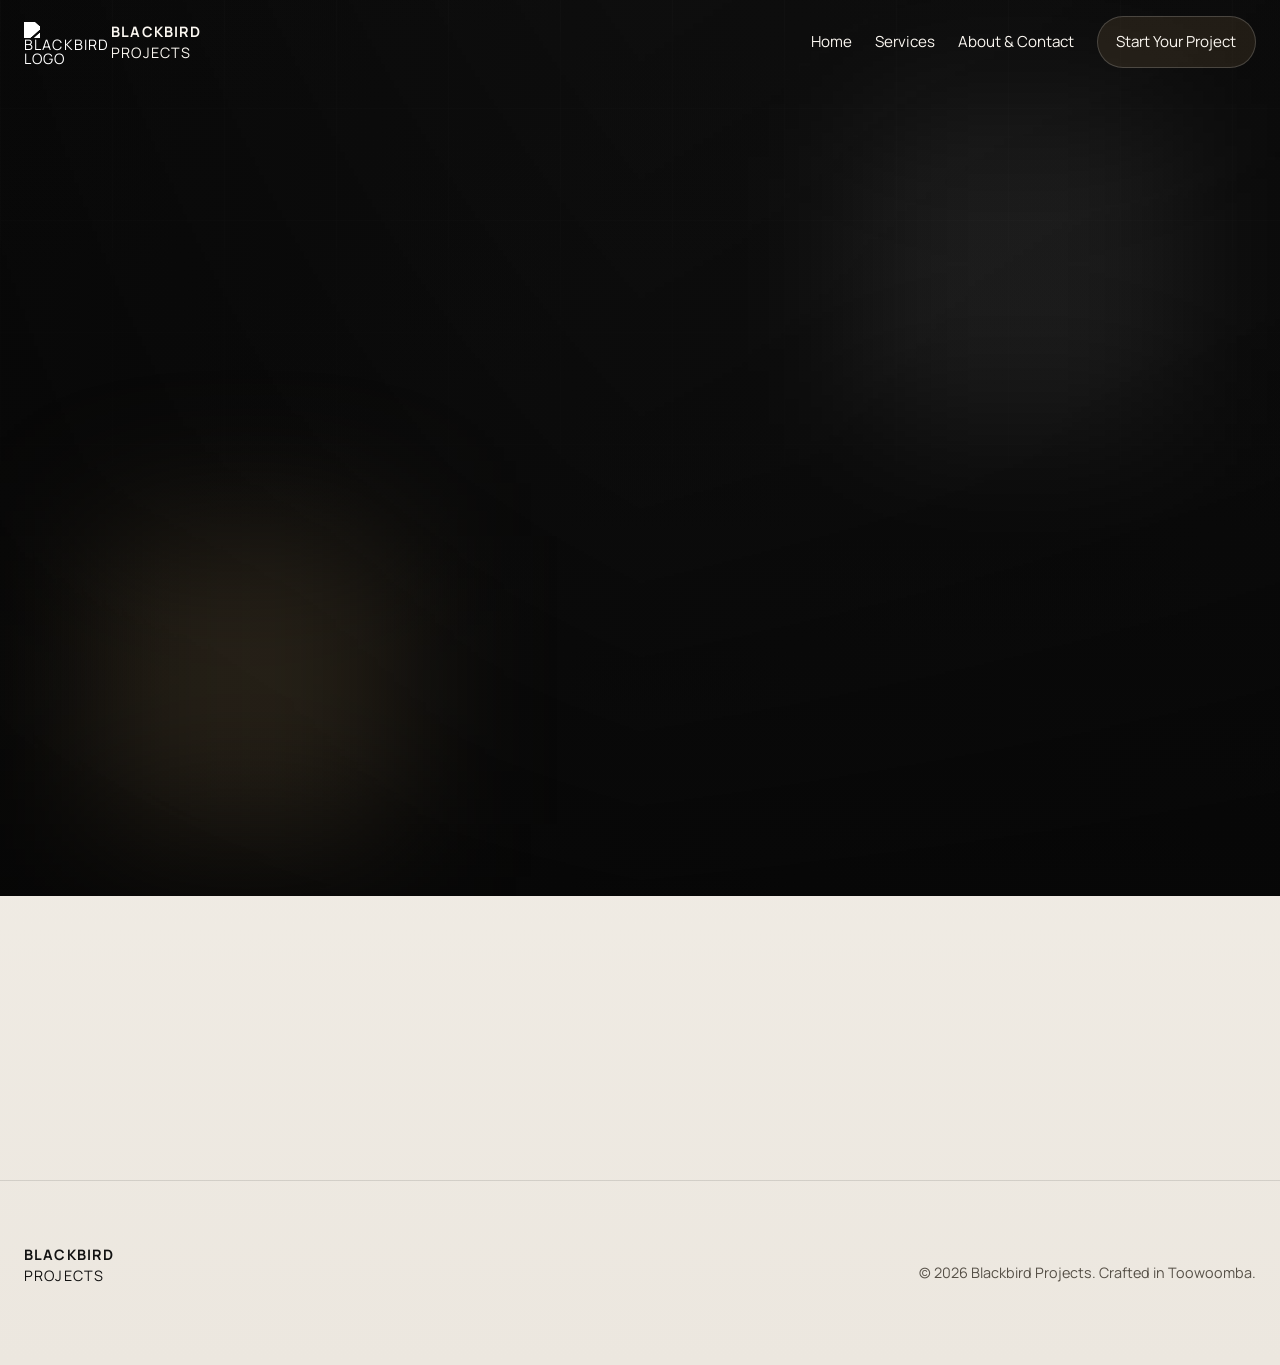
==== index.html @ 70156628 "Initial commit of Blackbird website" ====
<!DOCTYPE html>
<html lang="en">
<head>
  <meta charset="UTF-8">
  <meta name="viewport" content="width=device-width, initial-scale=1.0">
  <title>Blackbird Projects | Custom Homes & Renovations</title>
  <meta name="description" content="Blackbird Projects creates custom homes, renovations, bathrooms, and residential maintenance across Toowoomba and the Darling Downs with craftsmanship, clarity, and architectural care.">
  <link rel="preconnect" href="https://fonts.googleapis.com">
  <link rel="preconnect" href="https://fonts.gstatic.com" crossorigin>
  <link href="https://fonts.googleapis.com/css2?family=Manrope:wght@400;500;600;700;800&family=Cormorant+Garamond:wght@500;600;700&display=swap" rel="stylesheet">
  <link rel="stylesheet" href="styles.css">
</head>
<body>
  <header class="site-header" id="top">
    <div class="container nav-shell">
      <a class="brand" href="index.html" aria-label="Blackbird Projects home">
        <span class="brand-mark" aria-hidden="true">
          <img src="https://black-bird-landing-page.vercel.app/assets/logo-blackbird-provided.png" alt="Blackbird Logo">
        </span>
        <span class="brand-text">
          <strong>Blackbird</strong>
          <span>Projects</span>
        </span>
      </a>
      <button class="menu-toggle" type="button" aria-expanded="false" aria-controls="site-nav">Menu</button>
      <nav class="site-nav" id="site-nav" aria-label="Primary">
        <a href="index.html">Home</a>
        <a href="services.html">Services</a>
        <a href="contact.html">About & Contact</a>
        <a href="contact.html" class="nav-cta magnetic">Start Your Project</a>
      </nav>
    </div>
  </header>

  <main>
    <section class="hero" aria-labelledby="hero-title">
      <div class="hero-media media-layer" data-depth="18">
        <img src="https://images.unsplash.com/photo-1600596542815-ffad4c1539a9?ixlib=rb-4.0.3&auto=format&fit=crop&w=2000&q=80" alt="Blackbird Projects residential exterior">
      </div>
      <div class="hero-overlay"></div>
      <div class="hero-gridline"></div>
      <div class="hero-glow hero-glow-left"></div>
      <div class="hero-glow hero-glow-right"></div>
      <div class="container hero-content">
        <div class="hero-topline reveal">
          <span class="eyebrow">Residential Builder | Toowoomba & Darling Downs</span>
          <div class="hero-tags">
            <span>Custom Homes</span>
            <span>Renovations</span>
            <span>Bathrooms</span>
            <span>Maintenance</span>
          </div>
        </div>
        <div class="hero-layout">
          <div class="hero-copy reveal">
            <p class="hero-intro">Architectural storytelling, built for real life.</p>
            <h1 id="hero-title">
              <span>Homes with</span>
              <span>substance.</span>
              <span>Spaces with soul.</span>
            </h1>
          </div>
          <aside class="hero-panel glass-panel reveal media-layer" data-depth="9">
            <p>
              Blackbird Projects delivers custom homes, renovations, bathrooms, and ongoing residential
              care with measured execution, clear communication, and a strong eye for finish.
            </p>
            <div class="hero-actions">
              <a class="button button-primary magnetic" href="contact.html">Start Your Project</a>
              <a class="button button-secondary magnetic" href="services.html">View Services</a>
            </div>
            <div class="hero-metrics">
              <div>
                <strong>Local</strong>
                <span>Built for Toowoomba living</span>
              </div>
              <div>
                <strong>Crafted</strong>
                <span>Detail that holds up over time</span>
              </div>
            </div>
          </aside>
        </div>
      </div>
    </section>

    <section class="trust-band">
      <div class="container trust-cards reveal-group">
        <article class="trust-card reveal">
          <span class="trust-index">01</span>
          <h2>Local insight</h2>
          <p>Homes shaped for the way Toowoomba families live, gather, and grow.</p>
        </article>
        <article class="trust-card reveal">
          <span class="trust-index">02</span>
          <h2>Clear delivery</h2>
          <p>Transparent communication, honest sequencing, and no vague process.</p>
        </article>
        <article class="trust-card reveal">
          <span class="trust-index">03</span>
          <h2>Built detail</h2>
          <p>Timber, stone, lighting, and finishes resolved with care, not rushed through.</p>
        </article>
        <article class="trust-card reveal">
          <span class="trust-index">04</span>
          <h2>End-to-end scope</h2>
          <p>New homes, renovations, bathrooms, and maintenance handled under one roof.</p>
        </article>
      </div>
    </section>
  </main>

  <footer class="site-footer" style="padding: 4rem 0; border-top: 1px solid var(--line); margin-top: 4rem;">
    <div class="container" style="display: flex; justify-content: space-between; align-items: center;">
      <a class="brand footer-brand" href="index.html" style="color: var(--ink);">
        <span class="brand-text">
          <strong>Blackbird</strong>
          <span>Projects</span>
        </span>
      </a>
      <p style="margin: 0; font-size: 0.9rem;">&copy; 2026 Blackbird Projects. Crafted in Toowoomba.</p>
    </div>
  </footer>

  <script>
    // Add simple scroll effect for header
    window.addEventListener('scroll', () => {
      const header = document.querySelector('.site-header');
      if (window.scrollY > 50) {
        header.classList.add('is-scrolled');
      } else {
        header.classList.remove('is-scrolled');
      }
    });
  </script>
</body>
</html>
---- styles.css ----
﻿:root {
  --bg: #f4f1eb;
  --bg-soft: #e9e4dc;
  --surface: rgba(255, 255, 255, 0.68);
  --ink: #121212;
  --ink-soft: #565047;
  --line: rgba(18, 18, 18, 0.12);
  --line-light: rgba(255, 255, 255, 0.14);
  --accent: #a98a59;
  --warm-black: #111111;
  --shadow: 0 32px 80px rgba(10, 10, 10, 0.16);
  --shadow-soft: 0 20px 48px rgba(10, 10, 10, 0.08);
  --radius: 28px;
  --radius-small: 18px;
  --container: min(1240px, calc(100vw - 3rem));
  --header-height: 88px;
  --ease: 340ms cubic-bezier(0.22, 1, 0.36, 1);
  --hero-x: 0px;
  --hero-y: 0px;
  --scroll-shift: 0px;
}

*,
*::before,
*::after {
  box-sizing: border-box;
}

html {
  scroll-behavior: smooth;
}

body {
  margin: 0;
  font-family: "Manrope", sans-serif;
  color: var(--ink);
  overflow-x: hidden;
  background:
    radial-gradient(circle at top left, rgba(255, 255, 255, 0.75), transparent 28rem),
    linear-gradient(180deg, #f7f4ef 0%, #f2eee7 36%, #ece7df 100%);
}

img {
  display: block;
  width: 100%;
}

a {
  color: inherit;
  text-decoration: none;
}

button {
  font: inherit;
}

.container {
  width: var(--container);
  margin: 0 auto;
}

.site-header {
  position: sticky;
  top: 0;
  z-index: 60;
  padding: 1rem 0;
  transition: padding var(--ease), transform var(--ease);
}

.site-header.is-scrolled {
  padding: 0.65rem 0 0;
}

.nav-shell {
  position: relative;
  display: flex;
  align-items: center;
  justify-content: space-between;
  gap: 1rem;
  padding: 0;
  border-radius: 1.75rem;
  transition: padding var(--ease), background-color var(--ease), border-color var(--ease), box-shadow var(--ease), backdrop-filter var(--ease), transform var(--ease);
}

.site-header.is-scrolled .nav-shell {
  padding: 0.72rem 1.1rem;
  background:
    linear-gradient(180deg, rgba(38, 32, 27, 0.74), rgba(22, 19, 17, 0.62)),
    rgba(20, 18, 16, 0.52);
  border: 1px solid rgba(255, 255, 255, 0.08);
  box-shadow:
    0 18px 42px rgba(10, 10, 10, 0.12),
    inset 0 1px 0 rgba(255, 255, 255, 0.06);
  backdrop-filter: blur(18px) saturate(125%);
  transform: translateY(0);
}

.brand {
  display: inline-flex;
  align-items: center;
  gap: 0.85rem;
  color: #fbf7f1;
  text-transform: uppercase;
  letter-spacing: 0.08em;
  font-size: 0.9rem;
  transition: gap var(--ease), transform var(--ease), color var(--ease), font-size var(--ease);
}

.brand-mark {
  display: grid;
  place-items: center;
  width: 4.6rem;
  height: 2.5rem;
  padding: 0;
  border-radius: 0;
  background: transparent;
  color: #fbf7f1;
  line-height: 1;
  transition: width var(--ease), height var(--ease), color var(--ease), transform var(--ease), opacity var(--ease), background-color var(--ease);
}

.brand-mark img {
  width: 100%;
  height: 100%;
  object-fit: contain;
  transition: filter var(--ease), opacity var(--ease);
}

.brand .brand-mark img {
  filter: brightness(0) invert(1);
}

.site-header.is-scrolled .brand {
  color: #f7efe5;
}

.site-header.is-scrolled .brand-mark {
  color: #f7efe5;
}

.site-header.is-scrolled .brand {
  gap: 0.7rem;
  font-size: 0.82rem;
  transform: translateX(0.05rem);
}

.site-header.is-scrolled .brand-mark {
  width: 4rem;
  height: 2.15rem;
}

.brand-text {
  display: grid;
  gap: 0.1rem;
}

.brand-text strong,
.brand-text span {
  display: block;
}

.site-nav {
  display: flex;
  align-items: center;
  gap: 1.45rem;
  font-size: 0.95rem;
  transition: gap var(--ease);
}

.site-nav a {
  position: relative;
  color: #fbf7f1;
  transition: color var(--ease), opacity var(--ease);
}

.site-nav a::after {
  content: "";
  position: absolute;
  left: 0;
  bottom: -0.35rem;
  width: 100%;
  height: 1px;
  background: currentColor;
  transform: scaleX(0);
  transform-origin: left;
  transition: transform var(--ease);
}

.site-nav a:hover::after,
.site-nav a:focus-visible::after {
  transform: scaleX(1);
}

.site-header.is-scrolled .site-nav a {
  color: rgba(247, 239, 229, 0.92);
}

.site-header.is-scrolled .site-nav {
  gap: 1.15rem;
}

.nav-cta {
  padding: 0.9rem 1.15rem;
  border-radius: 999px;
  border: 1px solid rgba(255, 255, 255, 0.18);
  background: rgba(169, 138, 89, 0.14);
  transition: transform var(--ease), box-shadow var(--ease), background-color var(--ease), border-color var(--ease), color var(--ease);
}

.nav-cta::after {
  display: none;
}

.site-header.is-scrolled .nav-cta {
  border-color: rgba(255, 255, 255, 0.08);
  background:
    linear-gradient(180deg, rgba(197, 164, 112, 0.28), rgba(154, 124, 79, 0.18)),
    rgba(255, 255, 255, 0.06);
  color: #fff6eb;
  box-shadow: 0 10px 26px rgba(10, 10, 10, 0.14);
}

.nav-cta:hover,
.nav-cta:focus-visible {
  transform: translateY(-2px);
  box-shadow: 0 14px 30px rgba(10, 10, 10, 0.14);
}

.site-header.is-scrolled .nav-cta:hover,
.site-header.is-scrolled .nav-cta:focus-visible {
  background:
    linear-gradient(180deg, rgba(212, 178, 124, 0.34), rgba(167, 133, 86, 0.22)),
    rgba(255, 255, 255, 0.08);
  box-shadow: 0 16px 34px rgba(10, 10, 10, 0.18);
}

.menu-toggle {
  display: none;
  border: 1px solid rgba(255, 255, 255, 0.18);
  border-radius: 999px;
  padding: 0.7rem 1rem;
  background: rgba(10, 10, 10, 0.22);
  color: #fbf7f1;
}

.site-header.is-scrolled .menu-toggle {
  color: #f7efe5;
  border-color: rgba(255, 255, 255, 0.1);
  background: rgba(255, 255, 255, 0.06);
}

.footer-brand {
  color: var(--ink);
}

.footer-brand .brand-mark {
  color: var(--ink);
  background: transparent;
}

.footer-brand .brand-mark img {
  filter: none;
}

.hero {
  position: relative;
  min-height: 100svh;
  margin-top: calc(var(--header-height) * -1);
  overflow: clip;
  background: var(--warm-black);
}

.hero-media,
.hero-overlay,
.hero-gridline,
.hero-glow {
  position: absolute;
  inset: 0;
}

.hero-media {
  transform: translate3d(calc(var(--hero-x) * 0.4), calc(var(--hero-y) * 0.4 + var(--scroll-shift)), 0);
  will-change: transform;
}

.hero-media img {
  height: 100%;
  object-fit: cover;
  transform: scale(1.08);
  filter: saturate(0.92) contrast(1.06);
}

.hero-overlay {
  background:
    linear-gradient(180deg, rgba(6, 6, 6, 0.18) 0%, rgba(6, 6, 6, 0.44) 52%, rgba(6, 6, 6, 0.82) 100%),
    linear-gradient(90deg, rgba(6, 6, 6, 0.66) 0%, rgba(6, 6, 6, 0.1) 50%, rgba(6, 6, 6, 0.36) 100%);
}

.hero-gridline {
  background-image:
    linear-gradient(rgba(255, 255, 255, 0.06) 1px, transparent 1px),
    linear-gradient(90deg, rgba(255, 255, 255, 0.06) 1px, transparent 1px);
  background-size: 7rem 7rem;
  mask-image: linear-gradient(180deg, rgba(0, 0, 0, 0.6), transparent 72%);
  opacity: 0.35;
}

.hero-glow {
  pointer-events: none;
  filter: blur(80px);
}

.hero-glow-left {
  inset: auto auto 8% 8%;
  width: 18rem;
  height: 18rem;
  background: rgba(169, 138, 89, 0.2);
}

.hero-glow-right {
  inset: 12% 8% auto auto;
  width: 20rem;
  height: 20rem;
  background: rgba(255, 255, 255, 0.08);
}

.hero-content {
  position: relative;
  z-index: 1;
  padding: 10.5rem 0 8.5rem;
  color: #fbf7f1;
  min-height: 100svh;
}

.hero-topline {
  display: flex;
  justify-content: space-between;
  gap: 1rem;
  align-items: center;
  margin-bottom: 3rem;
}

.hero-tags {
  display: flex;
  flex-wrap: wrap;
  justify-content: flex-end;
  gap: 0.6rem;
}

.hero-tags span,
.floating-label,
.section-kicker,
.eyebrow,
.service-tag,
.project-meta span {
  display: inline-flex;
  align-items: center;
  gap: 0.35rem;
  font-size: 0.75rem;
  font-weight: 700;
  letter-spacing: 0.18em;
  text-transform: uppercase;
}

.hero-tags span {
  padding: 0.55rem 0.75rem;
  border: 1px solid rgba(255, 255, 255, 0.14);
  border-radius: 999px;
  background: rgba(255, 255, 255, 0.08);
  color: rgba(255, 255, 255, 0.78);
}

.hero-layout {
  display: grid;
  grid-template-columns: minmax(0, 1fr) minmax(360px, 0.72fr);
  align-items: end;
  gap: 2.75rem;
}

.hero-copy {
  max-width: 38rem;
  padding-right: 1rem;
}

.hero-intro {
  margin: 0 0 1rem;
  font-size: 1rem;
  letter-spacing: 0.08em;
  text-transform: uppercase;
  color: rgba(255, 255, 255, 0.75);
}

.hero h1,
.section-heading h2,
.craftsmanship-copy h2,
.why-story h2,
.cta-content h2 {
  margin: 0;
  font-family: "Cormorant Garamond", serif;
  font-size: clamp(3.6rem, 7vw, 6rem);
  line-height: 0.92;
  letter-spacing: -0.04em;
  font-weight: 600;
}

.hero h1 span {
  display: block;
}

.glass-panel {
  border: 1px solid var(--line-light);
  background: linear-gradient(180deg, rgba(255, 255, 255, 0.14), rgba(255, 255, 255, 0.06));
  backdrop-filter: blur(20px);
  box-shadow: var(--shadow);
}

.hero-panel {
  padding: 1.6rem;
  border-radius: var(--radius);
  transform: translate3d(calc(var(--hero-x) * -0.15), calc(var(--hero-y) * -0.15), 0);
}

.hero-panel p,
.cta-content p {
  margin: 0 0 1.4rem;
  color: rgba(247, 241, 233, 0.88);
  line-height: 1.8;
}

.hero-actions {
  display: flex;
  flex-wrap: wrap;
  gap: 0.85rem;
}

.hero-metrics {
  position: relative;
  display: grid;
  grid-template-columns: repeat(2, minmax(0, 1fr));
  gap: 1rem;
  margin-top: 1.4rem;
  padding-top: 1.2rem;
  border-top: none;
}

.hero-metrics::before {
  content: "";
  position: absolute;
  top: 0;
  left: 0;
  right: 0;
  height: 1px;
  background: linear-gradient(
    90deg,
    transparent,
    rgba(255, 255, 255, 0.05) 12%,
    rgba(255, 255, 255, 0.12) 50%,
    rgba(255, 255, 255, 0.05) 88%,
    transparent
  );
}

.hero-metrics strong,
.value-item strong,
.material-stat-number {
  display: block;
  margin-bottom: 0.2rem;
  font-family: "Cormorant Garamond", serif;
  font-size: 1.7rem;
  font-weight: 600;
}

.hero-metrics span {
  color: rgba(255, 255, 255, 0.72);
  line-height: 1.6;
}

.hero-floating {
  position: absolute;
  z-index: 1;
}

.hero-floating-left {
  left: 0;
  bottom: 1.5rem;
  max-width: 18rem;
  padding: 1.2rem;
  border-radius: 1.25rem;
}

.hero-floating-left p,
.project-note p {
  margin: 0;
  color: rgba(255, 255, 255, 0.78);
  line-height: 1.65;
}

.hero-floating-right {
  right: 0;
  bottom: 0;
  width: min(25rem, 34vw);
  overflow: hidden;
  border-radius: 1.4rem;
  box-shadow: var(--shadow);
  transform: translate3d(calc(var(--hero-x) * -0.28), calc(var(--hero-y) * -0.28), 0);
}

.hero-floating-right img {
  aspect-ratio: 1.15 / 0.82;
  object-fit: cover;
}

.floating-caption {
  padding: 0.95rem 1rem;
  background: rgba(13, 13, 13, 0.78);
  color: rgba(255, 255, 255, 0.84);
}

.button {
  position: relative;
  display: inline-flex;
  align-items: center;
  justify-content: center;
  min-height: 3.35rem;
  padding: 0.92rem 1.4rem;
  border-radius: 999px;
  border: 1px solid transparent;
  transition: transform var(--ease), box-shadow var(--ease), background-color var(--ease), border-color var(--ease), color var(--ease);
  will-change: transform;
}

.button-primary {
  background: var(--accent);
  color: var(--ink);
  box-shadow: 0 14px 30px rgba(10, 10, 10, 0.26);
}

.button-primary:hover,
.button-primary:focus-visible {
  background: #b89661;
}

.button-secondary {
  border-color: rgba(255, 255, 255, 0.2);
  background: rgba(255, 255, 255, 0.08);
  color: #fbf7f1;
}

.trust-band {
  position: relative;
  z-index: 2;
  margin-top: 0;
  padding-bottom: 1rem;
}

.trust-cards {
  display: grid;
  grid-template-columns: repeat(4, minmax(0, 1fr));
  gap: 1rem;
}

.trust-card {
  padding: 1.45rem;
  border-radius: var(--radius-small);
  border: 1px solid rgba(18, 18, 18, 0.08);
  background: rgba(249, 245, 238, 0.9);
  box-shadow: var(--shadow-soft);
  transition: transform var(--ease), box-shadow var(--ease);
}

.trust-card:hover {
  transform: translateY(-6px);
  box-shadow: 0 24px 60px rgba(10, 10, 10, 0.12);
}

.trust-index {
  display: inline-block;
  margin-bottom: 0.85rem;
  color: rgba(18, 18, 18, 0.38);
  letter-spacing: 0.16em;
  text-transform: uppercase;
  font-size: 0.75rem;
  font-weight: 700;
}

.trust-card h2,
.project-note h3,
.why-panel h3 {
  margin: 0 0 0.55rem;
  font-family: "Cormorant Garamond", serif;
  font-size: 2rem;
  line-height: 0.98;
}

.trust-card p,
.section-heading p,
.service-overlay p,
.project-meta p,
.craftsmanship-copy p,
.why-story p,
.why-panel p,
.testimonial-card p,
.site-footer p,
.value-item span {
  margin: 0;
  color: var(--ink-soft);
  line-height: 1.7;
}

.section {
  padding: 7rem 0;
}

.editorial-heading,
.section-heading {
  max-width: 46rem;
  margin-bottom: 2.75rem;
}

.section-heading h2,
.craftsmanship-copy h2,
.why-story h2,
.cta-content h2 {
  font-size: clamp(3rem, 5.2vw, 4.8rem);
  line-height: 0.94;
  color: var(--ink);
}

.section-kicker {
  margin-bottom: 1rem;
  color: rgba(18, 18, 18, 0.52);
}

.services-section {
  background:
    radial-gradient(circle at top right, rgba(169, 138, 89, 0.08), transparent 24rem),
    linear-gradient(180deg, rgba(255, 255, 255, 0.44), rgba(255, 255, 255, 0)),
    var(--bg);
}

.services-showcase {
  display: grid;
  grid-template-columns: 1.2fr 1fr 1fr;
  gap: 1.15rem;
}

.service-card {
  position: relative;
  overflow: hidden;
  min-height: 23rem;
  border-radius: var(--radius);
  background: #d7d1c7;
  box-shadow: var(--shadow-soft);
  transition: transform var(--ease), box-shadow var(--ease);
  transform-style: preserve-3d;
}

.service-card-large {
  grid-row: span 2;
  min-height: 47rem;
}

.service-card img,
.project-card img,
.material-card img,
.cta-backdrop img {
  height: 100%;
  object-fit: cover;
  transition: transform 900ms cubic-bezier(0.22, 1, 0.36, 1), filter var(--ease);
}

.service-card:hover img,
.project-card:hover img,
.material-card:hover img,
.cta-shell:hover .cta-backdrop img {
  transform: scale(1.06);
}

.service-sheen,
.project-mask {
  position: absolute;
  inset: 0;
  pointer-events: none;
}

.service-sheen {
  background:
    linear-gradient(135deg, rgba(255, 255, 255, 0.14), transparent 30%, transparent 64%, rgba(255, 255, 255, 0.08)),
    linear-gradient(180deg, rgba(8, 8, 8, 0.08), rgba(8, 8, 8, 0.65));
}

.service-overlay,
.project-meta {
  position: absolute;
  left: 1.35rem;
  right: 1.35rem;
  bottom: 1.25rem;
  z-index: 1;
}

.service-tag,
.project-meta span {
  margin-bottom: 0.6rem;
  color: rgba(255, 255, 255, 0.72);
}

.service-overlay h3,
.project-meta h3 {
  margin: 0 0 0.65rem;
  font-family: "Cormorant Garamond", serif;
  font-size: clamp(2rem, 2.5vw, 2.6rem);
  line-height: 0.96;
  color: #fbf7f1;
}

.service-overlay p,
.project-meta p {
  color: rgba(255, 255, 255, 0.82);
  max-width: 24rem;
}

.projects-section {
  background:
    linear-gradient(180deg, rgba(255, 255, 255, 0.2), transparent 22rem),
    var(--bg-soft);
}

.projects-layout {
  display: grid;
  gap: 1rem;
}

.projects-collage {
  display: grid;
  grid-template-columns: 1.15fr 0.85fr;
  gap: 1.15rem;
}

.project-card,
.project-note {
  position: relative;
  overflow: hidden;
  min-height: 21rem;
  border-radius: var(--radius);
  box-shadow: var(--shadow-soft);
  transform-style: preserve-3d;
}

.project-hero {
  grid-row: span 2;
  min-height: 44rem;
}

.project-mask {
  background:
    linear-gradient(180deg, transparent 32%, rgba(10, 10, 10, 0.8) 100%),
    linear-gradient(135deg, rgba(255, 255, 255, 0.05), transparent 40%);
}

.project-note {
  padding: 1.55rem;
  align-self: end;
  color: var(--ink);
  transform: translate3d(calc(var(--hero-x) * 0.08), calc(var(--hero-y) * 0.08), 0);
}

.project-note .section-kicker,
.project-note h3 {
  color: var(--ink);
}

.project-note p {
  color: var(--ink-soft);
}

.craftsmanship-layout,
.why-layout,
.testimonials-layout {
  display: grid;
  grid-template-columns: minmax(0, 0.95fr) minmax(0, 1.05fr);
  gap: 2rem;
  align-items: start;
}

.craft-values {
  display: grid;
  gap: 1rem;
  margin-top: 2rem;
}

.value-item {
  display: grid;
  grid-template-columns: auto 1fr;
  gap: 1rem;
  padding-top: 1rem;
  border-top: 1px solid var(--line);
}

.craftsmanship-visual {
  display: grid;
  grid-template-columns: minmax(0, 1.35fr) minmax(16rem, 0.9fr);
  grid-template-rows: auto 1fr;
  gap: 1rem;
  align-items: stretch;
}

.material-card {
  position: relative;
  overflow: hidden;
  border-radius: var(--radius);
  box-shadow: var(--shadow);
  min-height: 19rem;
}

.material-card-main {
  grid-column: 1;
  grid-row: 1 / span 2;
  min-height: 42rem;
}

.material-card-secondary {
  grid-column: 2;
  grid-row: 2;
  min-height: 18rem;
}

.material-caption {
  position: absolute;
  left: 1rem;
  right: 1rem;
  bottom: 1rem;
  padding: 0.9rem 1rem;
  border-radius: 1rem;
  background: rgba(9, 9, 9, 0.72);
  color: rgba(255, 255, 255, 0.84);
  backdrop-filter: blur(14px);
}

.material-stat {
  grid-column: 2;
  grid-row: 1;
  align-self: start;
  width: 100%;
  min-height: 0;
  padding: 1.25rem;
  border-radius: 1.25rem;
  color: var(--ink);
}

.material-stat p {
  margin: 0;
  color: var(--ink-soft);
}

.why-section {
  position: relative;
  background:
    radial-gradient(circle at 12% 18%, rgba(169, 138, 89, 0.16), transparent 22rem),
    radial-gradient(circle at 88% 72%, rgba(18, 18, 18, 0.06), transparent 18rem),
    linear-gradient(180deg, rgba(255, 255, 255, 0.18), rgba(255, 255, 255, 0)),
    var(--bg);
}

.why-section::before {
  content: "";
  position: absolute;
  inset: 3.5rem auto 3.5rem 50%;
  width: min(34rem, 40vw);
  border-radius: 2rem;
  background: linear-gradient(180deg, rgba(255, 255, 255, 0.28), rgba(255, 255, 255, 0.04));
  opacity: 0.7;
  filter: blur(0.5px);
  pointer-events: none;
}

.why-layout {
  position: relative;
  align-items: center;
  gap: 2.5rem;
}

.why-story {
  position: sticky;
  top: 7rem;
}

.why-story p {
  max-width: 34rem;
}

.why-signals {
  display: grid;
  grid-template-columns: repeat(2, minmax(0, 1fr));
  gap: 0.85rem;
  margin-top: 2rem;
}

.why-signal {
  padding: 1rem 1.05rem;
  border-top: 1px solid rgba(18, 18, 18, 0.12);
}

.why-signal strong {
  display: block;
  margin-bottom: 0.45rem;
  font-size: 0.78rem;
  letter-spacing: 0.18em;
  text-transform: uppercase;
  color: rgba(18, 18, 18, 0.44);
}

.why-signal span {
  color: var(--ink-soft);
  line-height: 1.65;
}

.why-stack {
  display: grid;
  gap: 1rem;
  position: relative;
  z-index: 1;
}

.why-panel {
  position: relative;
  padding: 1.55rem 1.6rem 1.6rem;
  border-radius: calc(var(--radius-small) + 0.2rem);
  border: 1px solid rgba(18, 18, 18, 0.08);
  background:
    linear-gradient(180deg, rgba(255, 255, 255, 0.86), rgba(255, 255, 255, 0.62)),
    rgba(255, 255, 255, 0.54);
  backdrop-filter: blur(16px);
  box-shadow: 0 20px 48px rgba(16, 16, 16, 0.08);
  transition: transform var(--ease), box-shadow var(--ease), border-color var(--ease), background-color var(--ease);
}

.why-panel:nth-child(2) {
  margin-left: 2.5rem;
}

.why-panel:nth-child(3) {
  margin-right: 2rem;
}

.why-panel:nth-child(4) {
  margin-left: 4.25rem;
}

.why-panel::before {
  content: "";
  position: absolute;
  inset: 0 auto 0 0;
  width: 3px;
  border-radius: 999px;
  background: linear-gradient(180deg, rgba(169, 138, 89, 0.75), rgba(169, 138, 89, 0));
  opacity: 0;
  transition: opacity var(--ease);
}

.why-index {
  display: inline-flex;
  margin-bottom: 0.8rem;
  font-size: 0.74rem;
  letter-spacing: 0.2em;
  text-transform: uppercase;
  color: rgba(18, 18, 18, 0.38);
}

.why-panel-feature {
  padding: 1.8rem;
  background:
    linear-gradient(135deg, rgba(25, 25, 25, 0.96), rgba(53, 46, 38, 0.88)),
    #181716;
  border-color: rgba(255, 255, 255, 0.08);
  box-shadow: 0 28px 70px rgba(12, 12, 12, 0.18);
}

.why-panel-feature .why-index,
.why-panel-feature h3,
.why-panel-feature p {
  color: #f6efe6;
}

.why-panel:hover {
  transform: translate3d(0.5rem, -0.2rem, 0);
  box-shadow: 0 26px 60px rgba(10, 10, 10, 0.12);
}

.why-panel:hover::before {
  opacity: 1;
}

.testimonials-section {
  position: relative;
  background:
    radial-gradient(circle at 18% 22%, rgba(169, 138, 89, 0.16), transparent 20rem),
    radial-gradient(circle at 84% 68%, rgba(18, 18, 18, 0.06), transparent 18rem),
    linear-gradient(180deg, rgba(255, 255, 255, 0.22), transparent 24rem),
    var(--bg-soft);
}

.testimonials-section::before {
  content: "";
  position: absolute;
  inset: 4rem 6% auto auto;
  width: min(34rem, 42vw);
  height: 22rem;
  border-radius: 2rem;
  background: linear-gradient(180deg, rgba(255, 255, 255, 0.22), rgba(255, 255, 255, 0.02));
  pointer-events: none;
}

.testimonials-layout {
  position: relative;
  align-items: center;
  gap: 2.5rem;
}

.testimonials-heading {
  position: sticky;
  top: 7rem;
}

.testimonials-heading p {
  max-width: 34rem;
}

.testimonial-signals {
  display: grid;
  grid-template-columns: repeat(2, minmax(0, 1fr));
  gap: 0.9rem;
  margin-top: 2rem;
}

.testimonial-signal {
  padding: 1rem 1.05rem 0;
  border-top: 1px solid rgba(18, 18, 18, 0.12);
}

.testimonial-signal strong {
  display: block;
  margin-bottom: 0.45rem;
  font-size: 0.78rem;
  letter-spacing: 0.18em;
  text-transform: uppercase;
  color: rgba(18, 18, 18, 0.44);
}

.testimonial-signal span {
  color: var(--ink-soft);
  line-height: 1.65;
}

.testimonial-stage {
  display: grid;
  grid-template-columns: minmax(0, 1.18fr) repeat(2, minmax(0, 0.82fr));
  align-items: start;
  gap: 1rem;
}

.testimonial-card {
  position: relative;
  min-height: 19rem;
  display: flex;
  flex-direction: column;
  justify-content: space-between;
  padding: 1.65rem;
  border-radius: calc(var(--radius) + 0.1rem);
  border: 1px solid rgba(18, 18, 18, 0.08);
  background:
    linear-gradient(180deg, rgba(255, 255, 255, 0.84), rgba(255, 255, 255, 0.58)),
    rgba(255, 255, 255, 0.48);
  backdrop-filter: blur(16px);
  box-shadow: 0 22px 54px rgba(10, 10, 10, 0.08);
  transition: transform var(--ease), box-shadow var(--ease), border-color var(--ease);
}

.testimonial-card:nth-child(2) {
  margin-top: 2rem;
}

.testimonial-card:nth-child(3) {
  margin-top: -1.25rem;
}

.testimonial-card::before {
  content: "";
  position: absolute;
  inset: 0 auto 0 0;
  width: 3px;
  border-radius: 999px;
  background: linear-gradient(180deg, rgba(169, 138, 89, 0.75), rgba(169, 138, 89, 0));
  opacity: 0;
  transition: opacity var(--ease);
}

.testimonial-card-feature {
  min-height: 26rem;
  background:
    linear-gradient(145deg, rgba(25, 25, 25, 0.96), rgba(52, 44, 36, 0.9)),
    #181716;
  border-color: rgba(255, 255, 255, 0.08);
  box-shadow: 0 30px 80px rgba(12, 12, 12, 0.18);
}

.testimonial-card-feature::after {
  content: "";
  position: absolute;
  inset: auto 1.65rem 1.65rem auto;
  width: 5.5rem;
  height: 5.5rem;
  border-radius: 50%;
  background: radial-gradient(circle, rgba(169, 138, 89, 0.18), rgba(169, 138, 89, 0));
  pointer-events: none;
}

.testimonial-card:hover {
  transform: translate3d(0, -0.45rem, 0);
  box-shadow: 0 28px 62px rgba(10, 10, 10, 0.12);
}

.testimonial-card:hover::before {
  opacity: 1;
}

.quote-mark {
  margin-bottom: 1.2rem;
  font-family: "Cormorant Garamond", serif;
  font-size: 4rem;
  line-height: 0.7;
  color: rgba(169, 138, 89, 0.46);
}

.testimonial-card p {
  font-size: 1.14rem;
  line-height: 1.75;
}

.testimonial-tag,
.testimonial-attribution {
  display: block;
}

.testimonial-tag {
  margin-bottom: 1rem;
  font-size: 0.73rem;
  font-weight: 700;
  letter-spacing: 0.18em;
  text-transform: uppercase;
  color: rgba(18, 18, 18, 0.42);
}

.testimonial-attribution {
  margin-top: 1.6rem;
  color: rgba(18, 18, 18, 0.54);
  font-size: 0.84rem;
  font-weight: 700;
  letter-spacing: 0.1em;
  text-transform: uppercase;
}

.testimonial-card-feature .quote-mark,
.testimonial-card-feature .testimonial-tag,
.testimonial-card-feature p,
.testimonial-card-feature .testimonial-attribution {
  color: #f6efe6;
}

.testimonial-card-feature .testimonial-tag,
.testimonial-card-feature .testimonial-attribution {
  color: rgba(246, 239, 230, 0.74);
}

.enquiry-section {
  padding-top: 1rem;
}

.enquiry-shell {
  padding: clamp(2rem, 4vw, 3.2rem);
  border-radius: calc(var(--radius) + 0.35rem);
  border: 1px solid rgba(18, 18, 18, 0.08);
  background:
    linear-gradient(180deg, rgba(255, 255, 255, 0.72), rgba(255, 255, 255, 0.64)),
    radial-gradient(circle at top left, rgba(255, 255, 255, 0.92), transparent 42%),
    radial-gradient(circle at bottom right, rgba(255, 255, 255, 0.5), transparent 38%),
    repeating-linear-gradient(135deg, rgba(255, 255, 255, 0.16) 0, rgba(255, 255, 255, 0.16) 16px, rgba(236, 231, 223, 0.12) 16px, rgba(236, 231, 223, 0.12) 32px),
    linear-gradient(180deg, #f5f2ed, #ece7df);
  box-shadow: 0 24px 60px rgba(10, 10, 10, 0.08);
}

.enquiry-heading {
  max-width: 34rem;
  margin: 0 auto 2.5rem;
  text-align: center;
}

.enquiry-heading h2 {
  margin: 0;
  font-family: "Manrope", sans-serif;
  font-size: clamp(2rem, 3.2vw, 3rem);
  font-weight: 600;
  letter-spacing: -0.03em;
  color: var(--ink);
}

.enquiry-heading p {
  margin: 0.85rem 0 0;
  color: var(--ink-soft);
  line-height: 1.7;
}

.enquiry-form {
  max-width: 44rem;
  margin: 0 auto;
}

.enquiry-grid {
  display: grid;
  gap: 1rem;
}

.enquiry-grid + .enquiry-grid,
.service-options,
.enquiry-actions {
  margin-top: 1.8rem;
}

.enquiry-grid-split {
  grid-template-columns: 1fr 1fr;
}

.field {
  display: grid;
  gap: 0.7rem;
}

.field span,
.service-options legend {
  font-size: 0.95rem;
  font-weight: 500;
  color: var(--ink);
}

.field input,
.field textarea {
  width: 100%;
  padding: 0 0 0.7rem;
  border: 0;
  border-bottom: 1px solid rgba(18, 18, 18, 0.72);
  border-radius: 0;
  background: transparent;
  color: var(--ink);
  outline: none;
  box-shadow: none;
}

.field textarea {
  resize: vertical;
  min-height: 6rem;
}

.field input:focus,
.field textarea:focus {
  border-bottom-color: var(--accent);
}

.service-options {
  display: grid;
  gap: 0.8rem;
  padding: 0;
  border: 0;
}

.service-options legend {
  margin-bottom: 0.6rem;
}

.service-options label {
  display: flex;
  align-items: center;
  gap: 0.7rem;
  color: var(--ink);
}

.service-options input[type="checkbox"] {
  width: 1rem;
  height: 1rem;
  accent-color: var(--accent);
}

.enquiry-actions {
  display: flex;
  justify-content: flex-start;
}

.enquiry-submit {
  min-width: 8.75rem;
  border: 1px solid rgba(18, 18, 18, 0.7);
  border-radius: 0;
  background: rgba(255, 255, 255, 0.2);
  color: var(--ink);
  text-transform: uppercase;
  letter-spacing: 0.08em;
  font-weight: 700;
}

.enquiry-submit:hover,
.enquiry-submit:focus-visible {
  background: rgba(169, 138, 89, 0.16);
  border-color: rgba(18, 18, 18, 0.9);
}

.site-footer {
  padding: 2rem 0 3rem;
}

.footer-layout {
  display: grid;
  grid-template-columns: 1.2fr 0.7fr 0.8fr;
  gap: 1.5rem;
  padding-top: 1.25rem;
  border-top: 1px solid rgba(18, 18, 18, 0.1);
}

.footer-brand {
  margin-bottom: 1rem;
}

.footer-links,
.footer-meta {
  display: grid;
  gap: 0.7rem;
  align-content: start;
}

.footer-links a,
.footer-meta a,
.footer-meta span {
  color: var(--ink-soft);
}

.reveal {
  opacity: 0;
  transform: translateY(34px);
  transition: opacity 800ms cubic-bezier(0.22, 1, 0.36, 1), transform 800ms cubic-bezier(0.22, 1, 0.36, 1);
}

.reveal.is-visible {
  opacity: 1;
  transform: translateY(0);
}

[data-tilt],
.magnetic {
  will-change: transform;
}

@media (prefers-reduced-motion: reduce) {
  html {
    scroll-behavior: auto;
  }

  *,
  *::before,
  *::after {
    animation: none !important;
    transition: none !important;
  }

  .reveal {
    opacity: 1;
    transform: none;
  }
}

@media (max-width: 1100px) {
  .hero {
    min-height: auto;
  }

  .hero-content {
    min-height: auto;
    padding-bottom: 3rem;
  }

  .hero-layout,
  .craftsmanship-layout,
  .why-layout,
  .testimonials-layout {
    grid-template-columns: 1fr;
  }

  .services-showcase,
  .projects-collage,
  .testimonial-stage,
  .trust-cards {
    grid-template-columns: repeat(2, minmax(0, 1fr));
  }

  .service-card-large,
  .project-hero {
    grid-row: auto;
    min-height: 28rem;
  }

  .trust-band {
    margin-top: 0;
    padding-top: 1.5rem;
  }

  .hero-floating-right {
    position: relative;
    right: auto;
    bottom: auto;
    width: min(28rem, 100%);
    max-width: 100%;
    margin: 1.25rem 0 0;
    transform: none;
  }

  .hero-floating-left {
    position: relative;
    bottom: auto;
    left: auto;
    max-width: 100%;
    margin-top: 1.2rem;
    transform: none;
  }

  .craftsmanship-visual {
    display: grid;
    gap: 1rem;
    min-height: auto;
  }

  .material-card {
    position: relative;
    inset: auto;
    width: 100%;
    height: auto;
  }

  .material-card-main,
  .material-card-secondary {
    width: 100%;
    height: 22rem;
  }

  .material-stat {
    position: relative;
    right: auto;
    top: auto;
    width: 100%;
  }

  .why-section::before {
    inset: auto 0 0 0;
    width: 100%;
    height: 22rem;
  }

  .why-story {
    position: relative;
    top: auto;
  }

  .why-signals {
    grid-template-columns: 1fr 1fr;
  }

  .why-panel:nth-child(2),
  .why-panel:nth-child(3),
  .why-panel:nth-child(4) {
    margin-left: 0;
    margin-right: 0;
  }

  .testimonials-section::before {
    inset: auto 0 0 0;
    width: 100%;
    height: 20rem;
  }

  .testimonials-heading {
    position: relative;
    top: auto;
  }

  .testimonial-stage {
    grid-template-columns: 1fr 1fr;
  }

  .testimonial-card-feature {
    grid-column: 1 / -1;
    min-height: 22rem;
  }

  .testimonial-card:nth-child(2),
  .testimonial-card:nth-child(3) {
    margin-top: 0;
  }

  .footer-layout {
    grid-template-columns: 1fr 1fr;
  }
}

@media (max-width: 960px) {
  .hero {
    min-height: auto;
  }

  .hero-content {
    min-height: auto;
    padding-bottom: 3rem;
  }

  .hero-layout {
    grid-template-columns: 1fr;
  }

  .hero-panel {
    width: min(100%, 34rem);
  }

  .hero-floating-left,
  .hero-floating-right {
    position: relative;
    left: auto;
    right: auto;
    bottom: auto;
    top: auto;
    width: min(100%, 34rem);
    max-width: 100%;
    margin-top: 1.1rem;
    transform: none;
  }

  .hero-floating-right {
    margin-left: auto;
  }
}

@media (max-width: 760px) {
  :root {
    --container: min(100vw - 1.5rem, 100%);
  }

  .site-header {
    padding: 0.8rem 0;
  }

  .menu-toggle {
    display: inline-flex;
    align-items: center;
    justify-content: center;
    margin-left: auto;
  }

  .site-nav {
    position: absolute;
    top: calc(100% + 0.5rem);
    left: 0.75rem;
    right: 0.75rem;
    display: none;
    flex-direction: column;
    align-items: stretch;
    padding: 1rem;
    border-radius: 1.25rem;
    border: 1px solid rgba(18, 18, 18, 0.08);
    background: rgba(247, 244, 239, 0.97);
    backdrop-filter: blur(18px);
    box-shadow: 0 18px 42px rgba(10, 10, 10, 0.12);
  }

  .site-nav.is-open {
    display: flex;
  }

  .site-nav a,
  .site-header.is-scrolled .site-nav a {
    color: var(--ink);
  }

  .site-header.is-scrolled .nav-shell .site-nav a,
  .site-header.is-scrolled .nav-shell .menu-toggle {
    color: #f7efe5;
  }

  .hero-content {
    padding: 8.25rem 0 2.5rem;
  }

  .hero-topline {
    flex-direction: column;
    align-items: flex-start;
    margin-bottom: 2rem;
  }

  .hero-tags {
    justify-content: flex-start;
  }

  .hero-layout,
  .services-showcase,
  .projects-collage,
  .testimonial-stage,
  .trust-cards,
  .footer-layout,
  .footer-links,
  .footer-meta {
    grid-template-columns: 1fr;
  }

  .why-signals {
    grid-template-columns: 1fr;
  }

  .testimonial-signals,
  .testimonial-stage {
    grid-template-columns: 1fr;
  }

  .services-showcase,
  .projects-collage,
  .trust-cards,
  .testimonial-stage {
    gap: 1rem;
  }

  .hero h1 {
    font-size: clamp(3.2rem, 16vw, 4.9rem);
  }

  .section-heading h2,
  .craftsmanship-copy h2,
  .why-story h2 {
    font-size: clamp(2.5rem, 11vw, 3.6rem);
  }

  .hero-panel {
    width: 100%;
    margin: 0;
  }

  .hero-floating-left,
  .hero-floating-right {
    width: 100%;
    margin-top: 1rem;
  }

  .hero-metrics {
    grid-template-columns: 1fr;
  }

  .trust-band {
    margin-top: 0;
    padding-top: 1rem;
  }

  .section {
    padding: 5rem 0;
  }

  .material-card-main,
  .material-card-secondary {
    height: 18rem;
  }

  .enquiry-grid-split {
    grid-template-columns: 1fr;
  }

  .enquiry-shell {
    padding: 1.5rem;
  }

  .footer-layout {
    gap: 1rem;
  }

  .why-panel {
    padding: 1.35rem;
  }

  .testimonial-card,
  .testimonial-card-feature {
    min-height: auto;
    padding: 1.35rem;
  }

  .testimonial-card p {
    font-size: 1.02rem;
  }
}
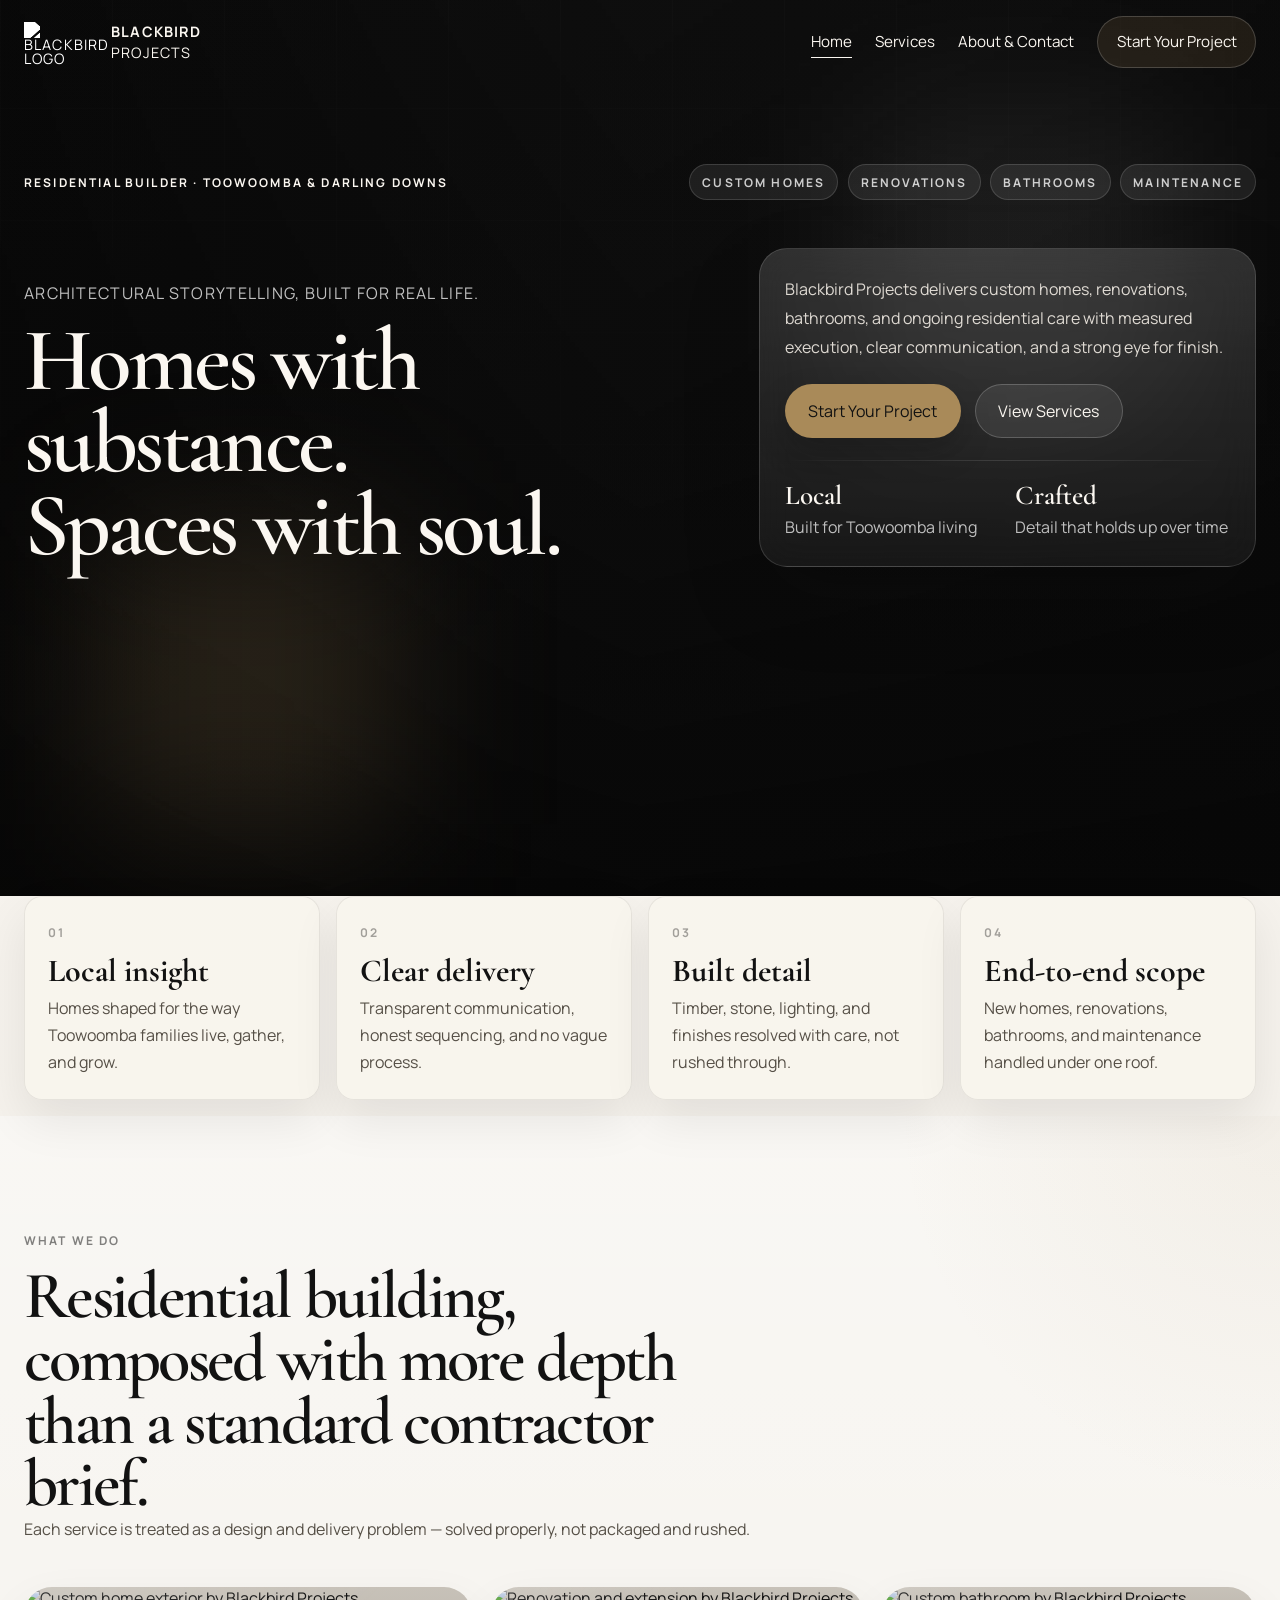
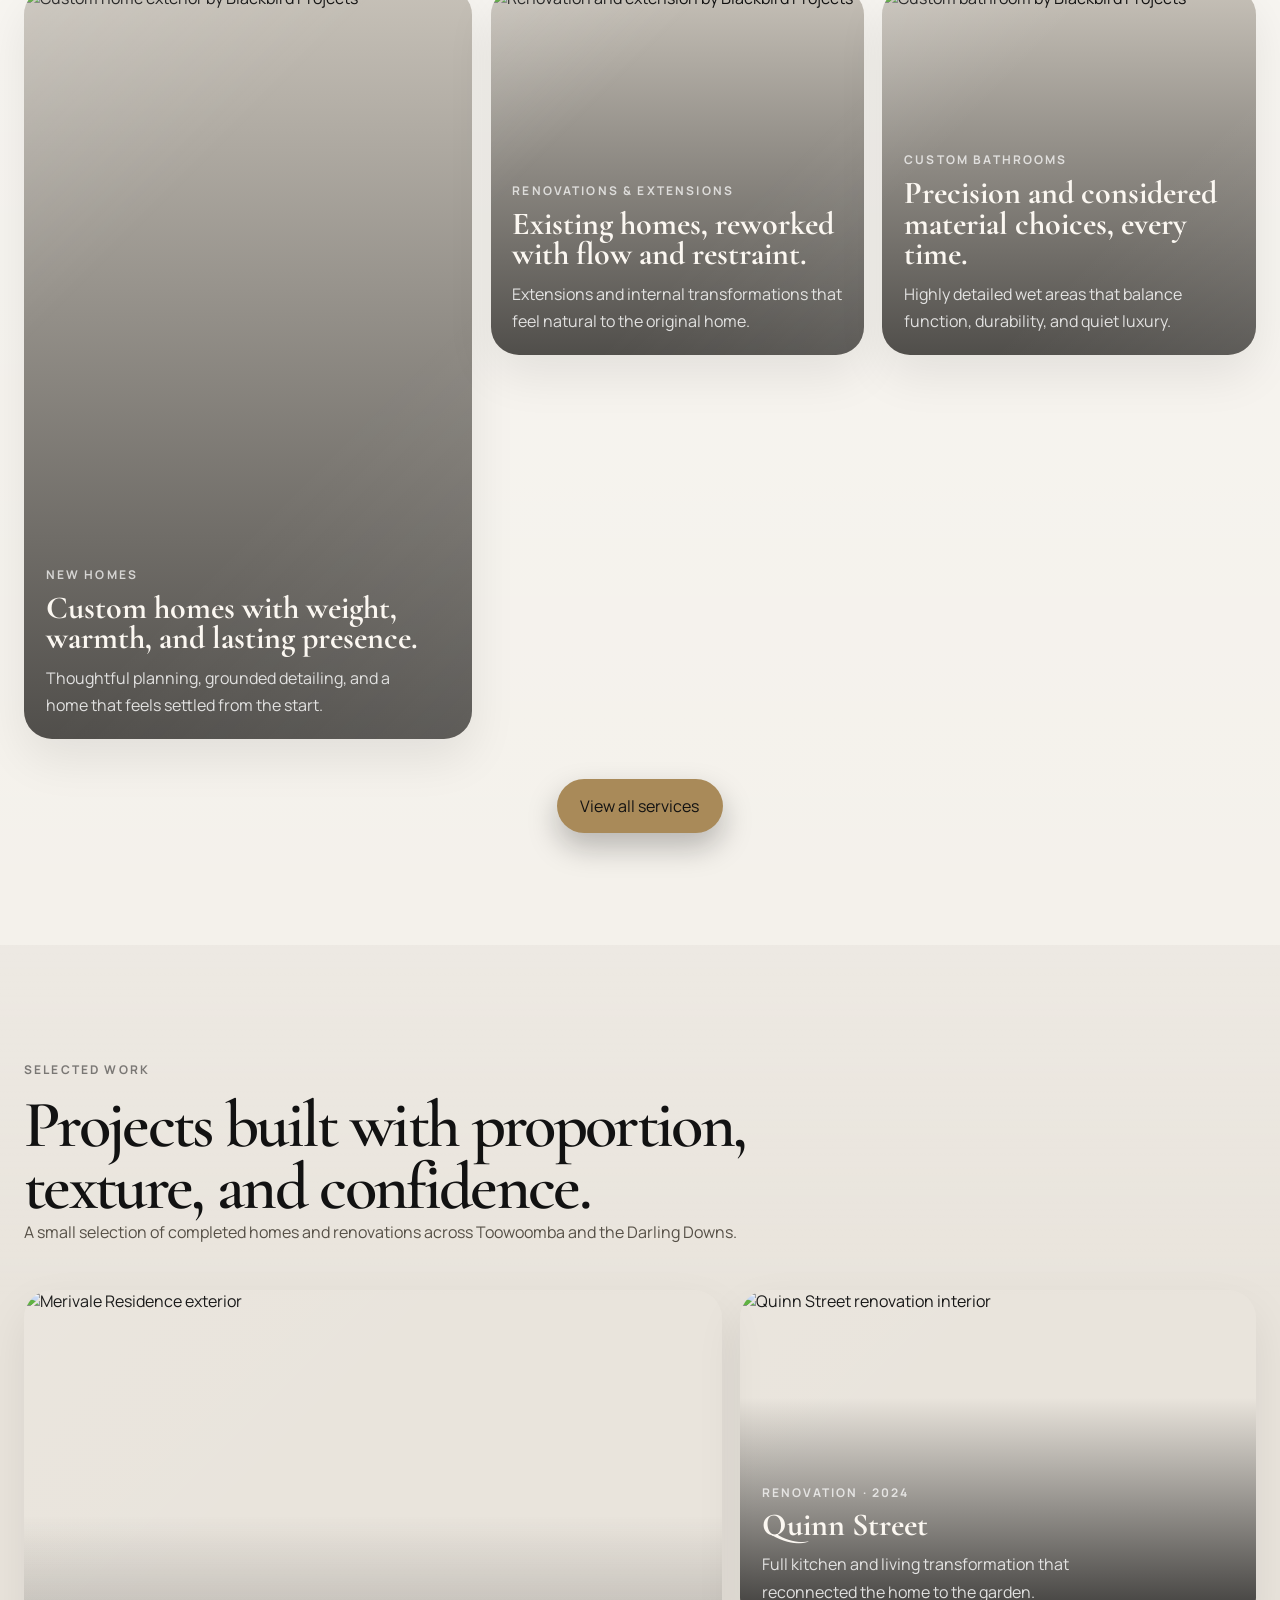
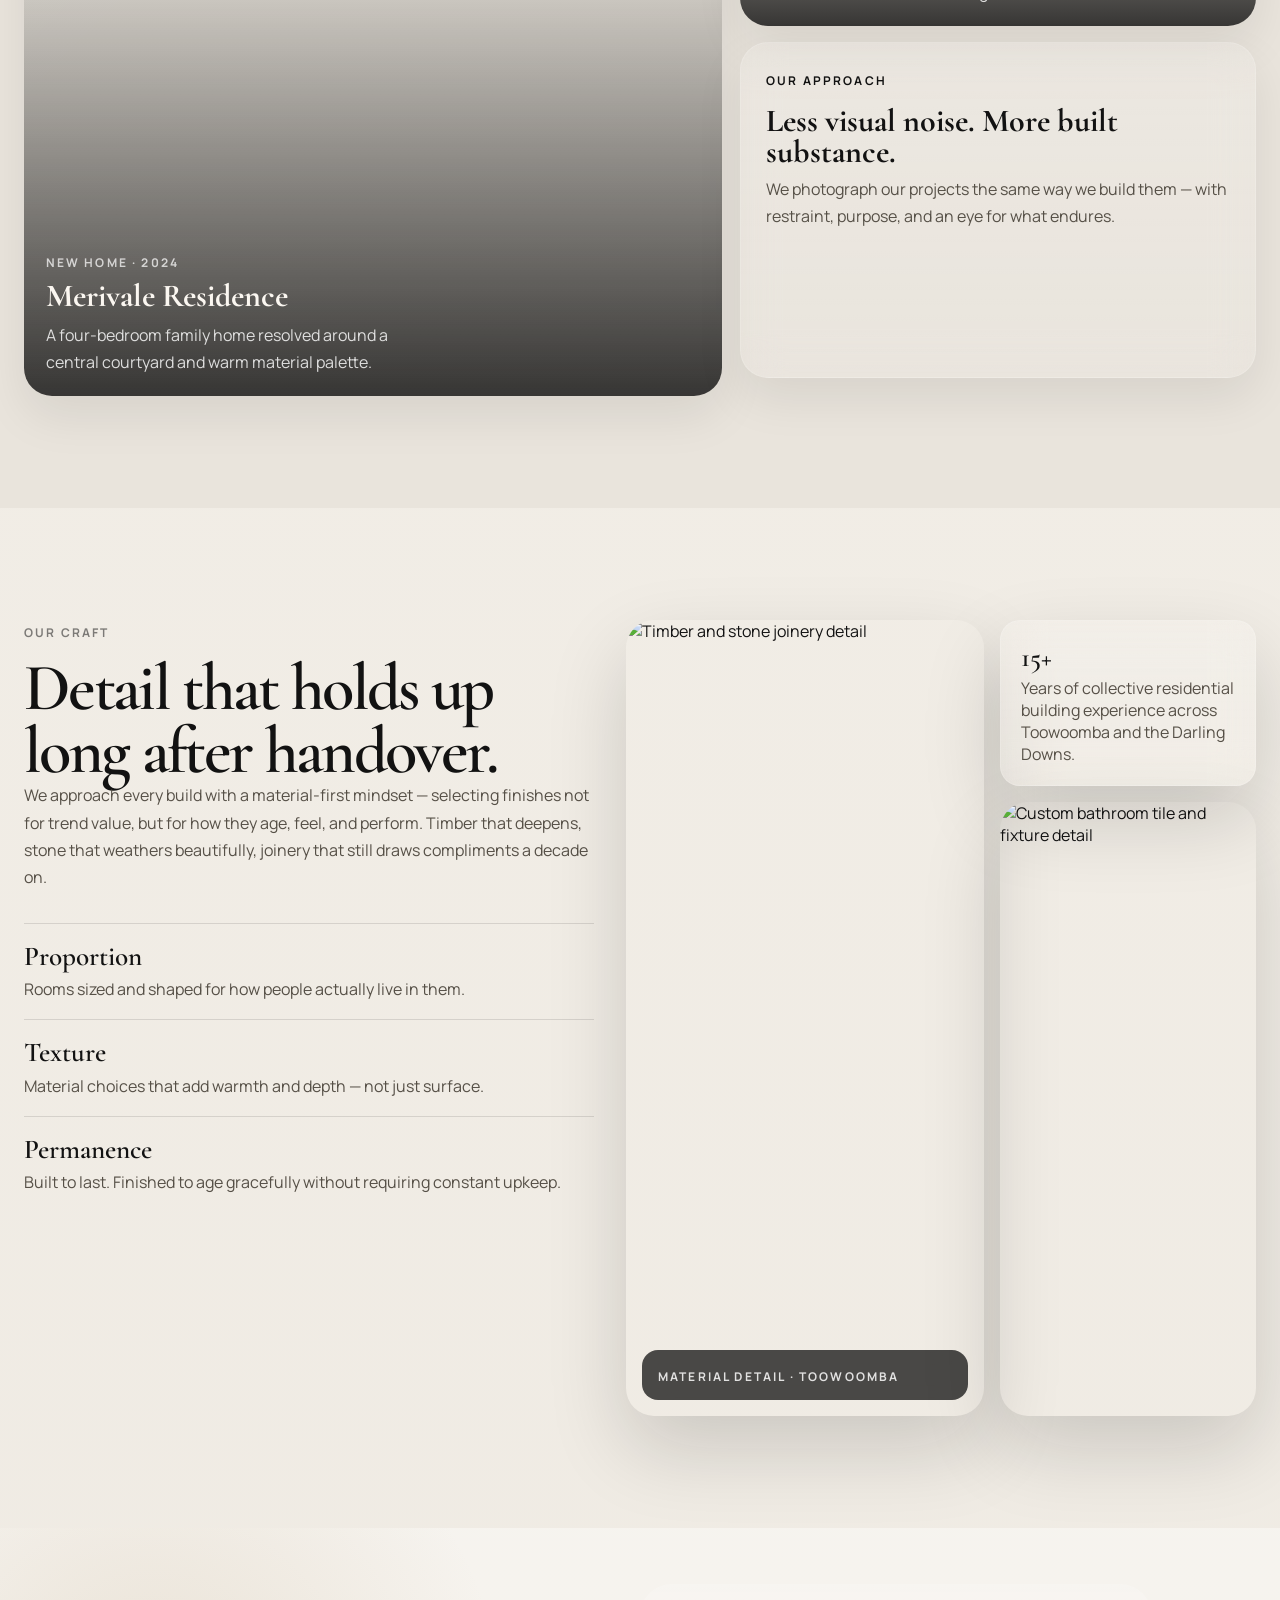
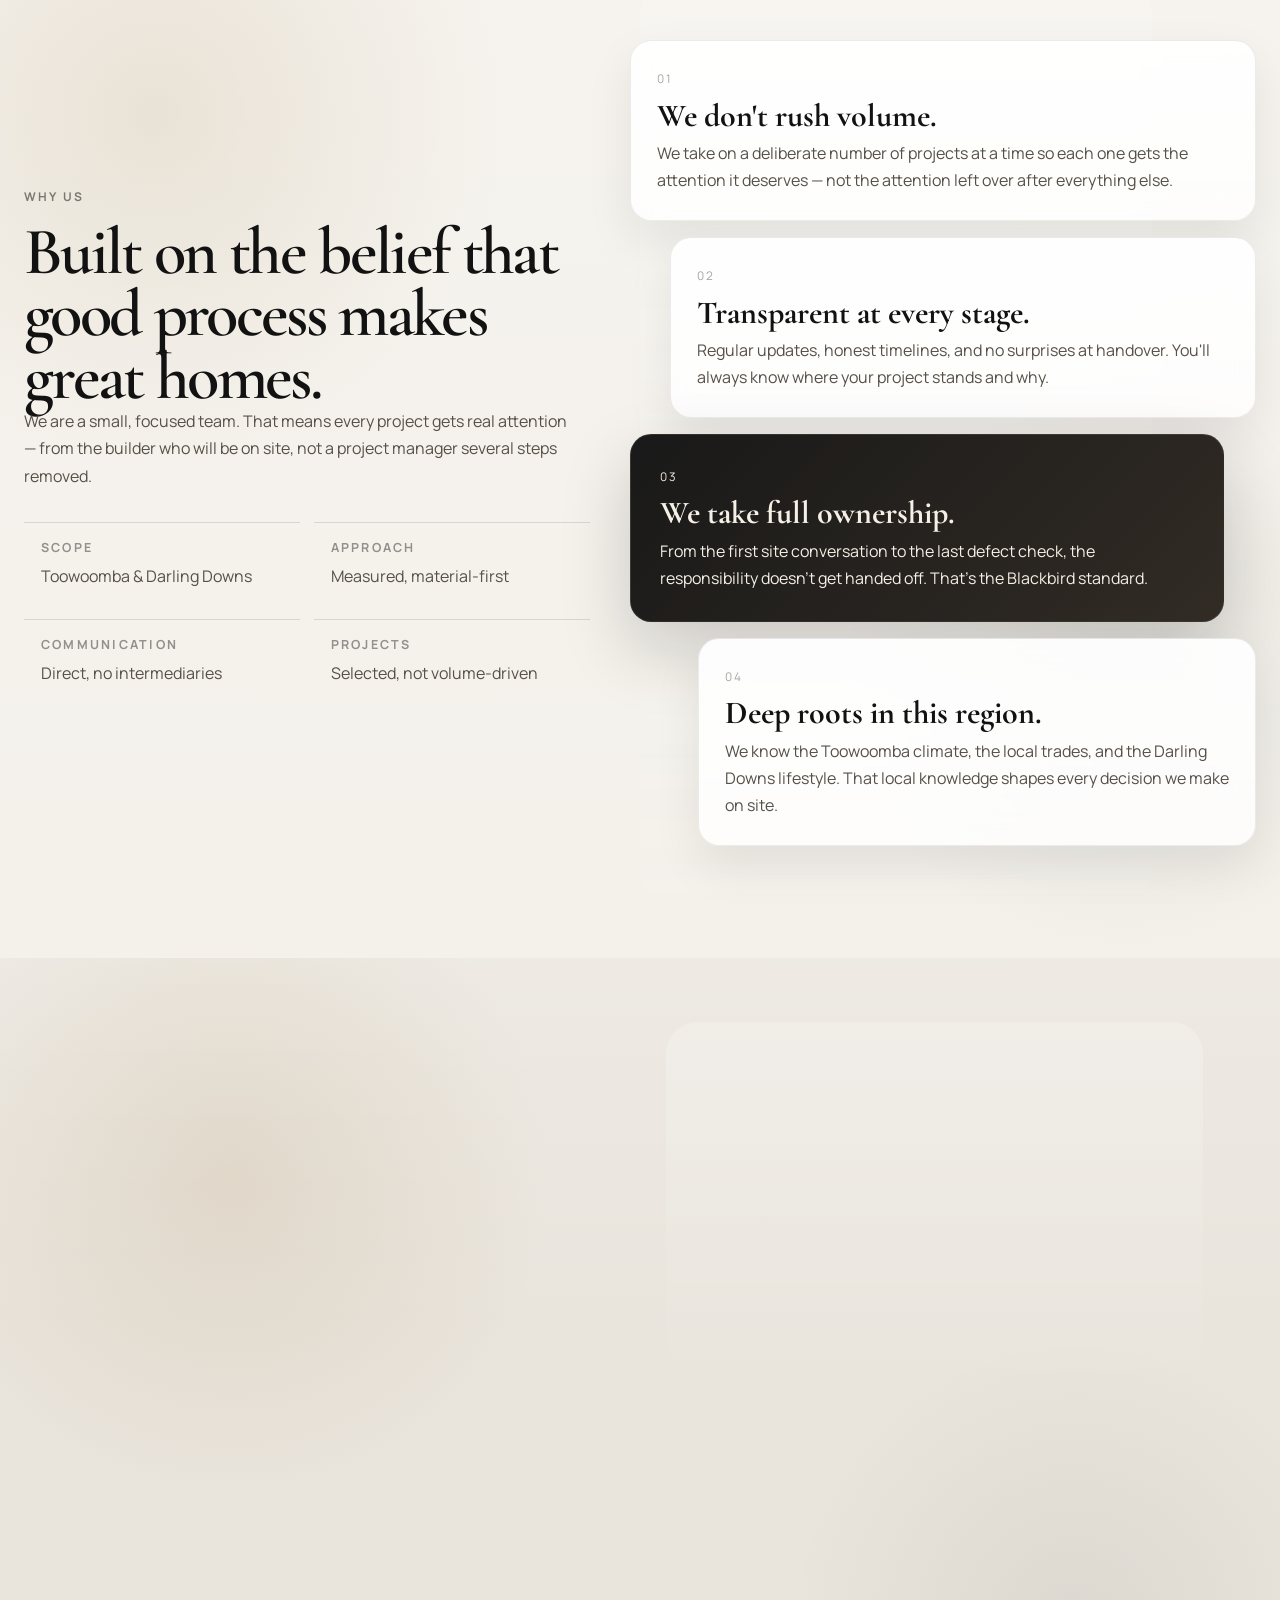
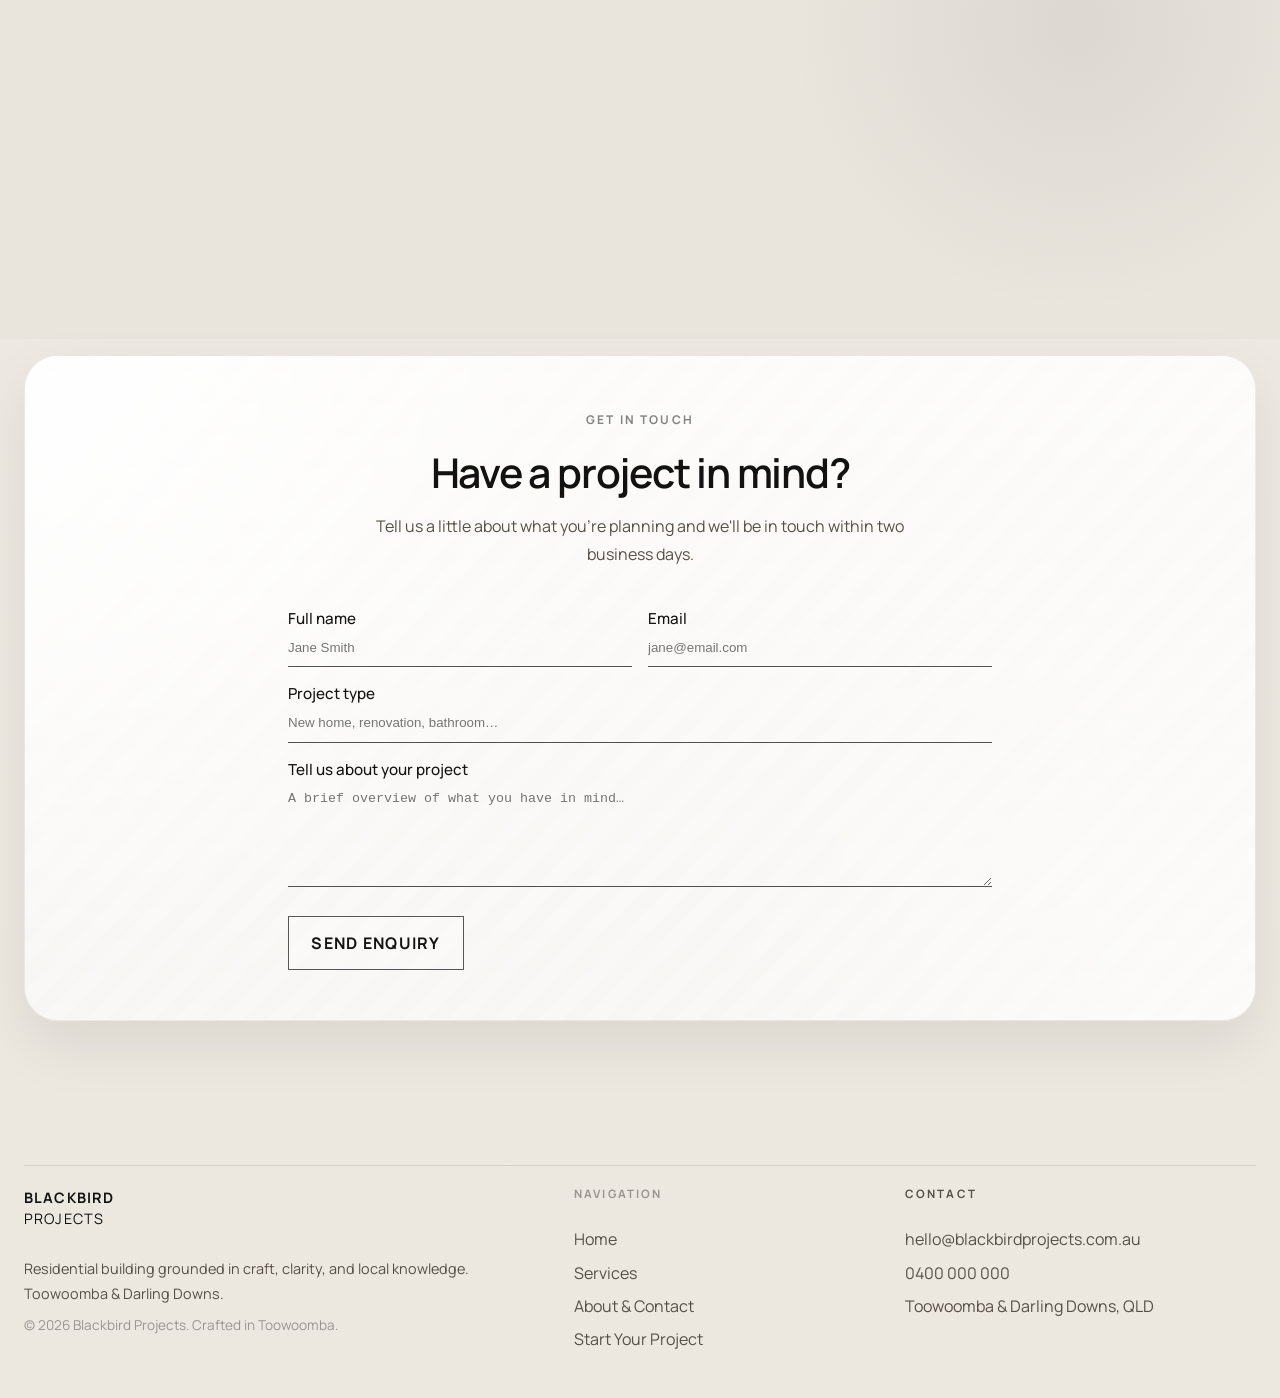
==== commit ae5dfbbc: "Build out full website — homepage, services, contact" ====
--- a/index.html
+++ b/index.html
@@ -3,7 +3,7 @@
 <head>
   <meta charset="UTF-8">
   <meta name="viewport" content="width=device-width, initial-scale=1.0">
-  <title>Blackbird Projects | Custom Homes & Renovations</title>
+  <title>Blackbird Projects | Custom Homes & Renovations — Toowoomba</title>
   <meta name="description" content="Blackbird Projects creates custom homes, renovations, bathrooms, and residential maintenance across Toowoomba and the Darling Downs with craftsmanship, clarity, and architectural care.">
   <link rel="preconnect" href="https://fonts.googleapis.com">
   <link rel="preconnect" href="https://fonts.gstatic.com" crossorigin>
@@ -11,6 +11,7 @@
   <link rel="stylesheet" href="styles.css">
 </head>
 <body>
+
   <header class="site-header" id="top">
     <div class="container nav-shell">
       <a class="brand" href="index.html" aria-label="Blackbird Projects home">
@@ -24,17 +25,19 @@
       </a>
       <button class="menu-toggle" type="button" aria-expanded="false" aria-controls="site-nav">Menu</button>
       <nav class="site-nav" id="site-nav" aria-label="Primary">
-        <a href="index.html">Home</a>
+        <a href="index.html" class="is-active">Home</a>
         <a href="services.html">Services</a>
-        <a href="contact.html">About & Contact</a>
-        <a href="contact.html" class="nav-cta magnetic">Start Your Project</a>
+        <a href="contact.html">About &amp; Contact</a>
+        <a href="contact.html" class="nav-cta">Start Your Project</a>
       </nav>
     </div>
   </header>
 
   <main>
+
+    <!-- ── Hero ────────────────────────────────────── -->
     <section class="hero" aria-labelledby="hero-title">
-      <div class="hero-media media-layer" data-depth="18">
+      <div class="hero-media">
         <img src="https://images.unsplash.com/photo-1600596542815-ffad4c1539a9?ixlib=rb-4.0.3&auto=format&fit=crop&w=2000&q=80" alt="Blackbird Projects residential exterior">
       </div>
       <div class="hero-overlay"></div>
@@ -43,7 +46,7 @@
       <div class="hero-glow hero-glow-right"></div>
       <div class="container hero-content">
         <div class="hero-topline reveal">
-          <span class="eyebrow">Residential Builder | Toowoomba & Darling Downs</span>
+          <span class="eyebrow">Residential Builder · Toowoomba &amp; Darling Downs</span>
           <div class="hero-tags">
             <span>Custom Homes</span>
             <span>Renovations</span>
@@ -60,14 +63,14 @@
               <span>Spaces with soul.</span>
             </h1>
           </div>
-          <aside class="hero-panel glass-panel reveal media-layer" data-depth="9">
+          <aside class="hero-panel glass-panel reveal">
             <p>
               Blackbird Projects delivers custom homes, renovations, bathrooms, and ongoing residential
               care with measured execution, clear communication, and a strong eye for finish.
             </p>
             <div class="hero-actions">
-              <a class="button button-primary magnetic" href="contact.html">Start Your Project</a>
-              <a class="button button-secondary magnetic" href="services.html">View Services</a>
+              <a class="button button-primary" href="contact.html">Start Your Project</a>
+              <a class="button button-secondary" href="services.html">View Services</a>
             </div>
             <div class="hero-metrics">
               <div>
@@ -84,8 +87,9 @@
       </div>
     </section>
 
+    <!-- ── Trust band ───────────────────────────────── -->
     <section class="trust-band">
-      <div class="container trust-cards reveal-group">
+      <div class="container trust-cards">
         <article class="trust-card reveal">
           <span class="trust-index">01</span>
           <h2>Local insight</h2>
@@ -108,30 +112,311 @@
         </article>
       </div>
     </section>
+
+    <!-- ── Services preview ─────────────────────────── -->
+    <section class="section services-section" aria-labelledby="services-heading">
+      <div class="container">
+        <div class="section-heading editorial-heading reveal">
+          <span class="section-kicker">What we do</span>
+          <h2 id="services-heading">Residential building, composed with more depth than a standard contractor brief.</h2>
+          <p>Each service is treated as a design and delivery problem — solved properly, not packaged and rushed.</p>
+        </div>
+        <div class="services-showcase reveal">
+          <article class="service-card service-card-large">
+            <img src="https://images.unsplash.com/photo-1600585154340-be6161a56a0c?ixlib=rb-4.0.3&auto=format&fit=crop&w=1600&q=80" alt="Custom home exterior by Blackbird Projects">
+            <div class="service-sheen"></div>
+            <div class="service-overlay">
+              <span class="service-tag">New Homes</span>
+              <h3>Custom homes with weight, warmth, and lasting presence.</h3>
+              <p>Thoughtful planning, grounded detailing, and a home that feels settled from the start.</p>
+            </div>
+          </article>
+          <article class="service-card">
+            <img src="https://images.unsplash.com/photo-1556910103-1c02745a805b?ixlib=rb-4.0.3&auto=format&fit=crop&w=800&q=80" alt="Renovation and extension by Blackbird Projects">
+            <div class="service-sheen"></div>
+            <div class="service-overlay">
+              <span class="service-tag">Renovations &amp; Extensions</span>
+              <h3>Existing homes, reworked with flow and restraint.</h3>
+              <p>Extensions and internal transformations that feel natural to the original home.</p>
+            </div>
+          </article>
+          <article class="service-card">
+            <img src="https://images.unsplash.com/photo-1584622650111-993a426fbf0a?ixlib=rb-4.0.3&auto=format&fit=crop&w=800&q=80" alt="Custom bathroom by Blackbird Projects">
+            <div class="service-sheen"></div>
+            <div class="service-overlay">
+              <span class="service-tag">Custom Bathrooms</span>
+              <h3>Precision and considered material choices, every time.</h3>
+              <p>Highly detailed wet areas that balance function, durability, and quiet luxury.</p>
+            </div>
+          </article>
+        </div>
+        <div style="text-align: center; margin-top: 2.5rem;" class="reveal">
+          <a class="button button-primary" href="services.html">View all services</a>
+        </div>
+      </div>
+    </section>
+
+    <!-- ── Featured work ────────────────────────────── -->
+    <section class="section projects-section" aria-labelledby="work-heading">
+      <div class="container">
+        <div class="section-heading editorial-heading reveal">
+          <span class="section-kicker">Selected work</span>
+          <h2 id="work-heading">Projects built with proportion, texture, and confidence.</h2>
+          <p>A small selection of completed homes and renovations across Toowoomba and the Darling Downs.</p>
+        </div>
+        <div class="projects-layout reveal">
+          <div class="projects-collage">
+            <article class="project-card project-hero">
+              <img src="https://images.unsplash.com/photo-1600047509807-ba8f99d2cdde?ixlib=rb-4.0.3&auto=format&fit=crop&w=1200&q=80" alt="Merivale Residence exterior">
+              <div class="project-mask"></div>
+              <div class="project-meta">
+                <span>New Home · 2024</span>
+                <h3>Merivale Residence</h3>
+                <p>A four-bedroom family home resolved around a central courtyard and warm material palette.</p>
+              </div>
+            </article>
+            <div style="display: grid; gap: 1rem;">
+              <article class="project-card">
+                <img src="https://images.unsplash.com/photo-1560448204-e02f11c3d0e2?ixlib=rb-4.0.3&auto=format&fit=crop&w=800&q=80" alt="Quinn Street renovation interior">
+                <div class="project-mask"></div>
+                <div class="project-meta">
+                  <span>Renovation · 2024</span>
+                  <h3>Quinn Street</h3>
+                  <p>Full kitchen and living transformation that reconnected the home to the garden.</p>
+                </div>
+              </article>
+              <div class="project-note glass-panel">
+                <span class="section-kicker">Our approach</span>
+                <h3>Less visual noise. More built substance.</h3>
+                <p>We photograph our projects the same way we build them — with restraint, purpose, and an eye for what endures.</p>
+              </div>
+            </div>
+          </div>
+        </div>
+      </div>
+    </section>
+
+    <!-- ── Craftsmanship ─────────────────────────────── -->
+    <section class="section" aria-labelledby="craft-heading">
+      <div class="container">
+        <div class="craftsmanship-layout">
+          <div class="craftsmanship-copy reveal">
+            <span class="section-kicker">Our craft</span>
+            <h2 id="craft-heading">Detail that holds up long after handover.</h2>
+            <p>We approach every build with a material-first mindset — selecting finishes not for trend value, but for how they age, feel, and perform. Timber that deepens, stone that weathers beautifully, joinery that still draws compliments a decade on.</p>
+            <div class="craft-values">
+              <div class="value-item">
+                <div>
+                  <strong>Proportion</strong>
+                  <span>Rooms sized and shaped for how people actually live in them.</span>
+                </div>
+              </div>
+              <div class="value-item">
+                <div>
+                  <strong>Texture</strong>
+                  <span>Material choices that add warmth and depth — not just surface.</span>
+                </div>
+              </div>
+              <div class="value-item">
+                <div>
+                  <strong>Permanence</strong>
+                  <span>Built to last. Finished to age gracefully without requiring constant upkeep.</span>
+                </div>
+              </div>
+            </div>
+          </div>
+          <div class="craftsmanship-visual reveal">
+            <article class="material-card material-card-main">
+              <img src="https://images.unsplash.com/photo-1615529328331-f8917597711f?ixlib=rb-4.0.3&auto=format&fit=crop&w=800&q=80" alt="Timber and stone joinery detail">
+              <div class="material-caption">
+                <span class="eyebrow">Material detail · Toowoomba</span>
+              </div>
+            </article>
+            <div class="material-stat glass-panel">
+              <strong class="material-stat-number">15+</strong>
+              <p>Years of collective residential building experience across Toowoomba and the Darling Downs.</p>
+            </div>
+            <article class="material-card material-card-secondary">
+              <img src="https://images.unsplash.com/photo-1556909114-f6e7ad7d3136?ixlib=rb-4.0.3&auto=format&fit=crop&w=600&q=80" alt="Custom bathroom tile and fixture detail">
+            </article>
+          </div>
+        </div>
+      </div>
+    </section>
+
+    <!-- ── Why Blackbird ─────────────────────────────── -->
+    <section class="section why-section" aria-labelledby="why-heading">
+      <div class="container">
+        <div class="why-layout">
+          <div class="why-story reveal">
+            <span class="section-kicker">Why us</span>
+            <h2 id="why-heading">Built on the belief that good process makes great homes.</h2>
+            <p>We are a small, focused team. That means every project gets real attention — from the builder who will be on site, not a project manager several steps removed.</p>
+            <div class="why-signals">
+              <div class="why-signal">
+                <strong>Scope</strong>
+                <span>Toowoomba &amp; Darling Downs</span>
+              </div>
+              <div class="why-signal">
+                <strong>Approach</strong>
+                <span>Measured, material-first</span>
+              </div>
+              <div class="why-signal">
+                <strong>Communication</strong>
+                <span>Direct, no intermediaries</span>
+              </div>
+              <div class="why-signal">
+                <strong>Projects</strong>
+                <span>Selected, not volume-driven</span>
+              </div>
+            </div>
+          </div>
+          <div class="why-stack reveal">
+            <div class="why-panel">
+              <span class="why-index">01</span>
+              <h3>We don't rush volume.</h3>
+              <p>We take on a deliberate number of projects at a time so each one gets the attention it deserves — not the attention left over after everything else.</p>
+            </div>
+            <div class="why-panel">
+              <span class="why-index">02</span>
+              <h3>Transparent at every stage.</h3>
+              <p>Regular updates, honest timelines, and no surprises at handover. You'll always know where your project stands and why.</p>
+            </div>
+            <div class="why-panel why-panel-feature">
+              <span class="why-index">03</span>
+              <h3>We take full ownership.</h3>
+              <p>From the first site conversation to the last defect check, the responsibility doesn't get handed off. That's the Blackbird standard.</p>
+            </div>
+            <div class="why-panel">
+              <span class="why-index">04</span>
+              <h3>Deep roots in this region.</h3>
+              <p>We know the Toowoomba climate, the local trades, and the Darling Downs lifestyle. That local knowledge shapes every decision we make on site.</p>
+            </div>
+          </div>
+        </div>
+      </div>
+    </section>
+
+    <!-- ── Testimonials ──────────────────────────────── -->
+    <section class="section testimonials-section" aria-labelledby="testimonials-heading">
+      <div class="container">
+        <div class="testimonials-layout">
+          <div class="testimonials-heading reveal">
+            <span class="section-kicker">What clients say</span>
+            <h2 id="testimonials-heading">Homes that hold their value and their story.</h2>
+            <p>We measure our work not just by what's built, but by how our clients feel about it years after handover.</p>
+            <div class="testimonial-signals">
+              <div class="testimonial-signal">
+                <strong>Delivery</strong>
+                <span>On time, on budget</span>
+              </div>
+              <div class="testimonial-signal">
+                <strong>Communication</strong>
+                <span>Proactive &amp; clear</span>
+              </div>
+            </div>
+          </div>
+          <div class="testimonial-stage reveal">
+            <article class="testimonial-card testimonial-card-feature">
+              <div>
+                <span class="testimonial-tag">Custom Home · 2024</span>
+                <div class="quote-mark">"</div>
+                <p>From the first site walk to final handover, Blackbird kept us informed and delivered a home we are genuinely proud of. The detail in the joinery and the way the light moves through the living spaces — it's exactly what we talked about at the very beginning.</p>
+              </div>
+              <span class="testimonial-attribution">Sarah &amp; Mark T. — Toowoomba</span>
+            </article>
+            <article class="testimonial-card">
+              <div>
+                <span class="testimonial-tag">Renovation · 2023</span>
+                <div class="quote-mark">"</div>
+                <p>Our kitchen and living extension finally feels like it belongs. The finish work is exceptional and the whole process was far less stressful than we expected.</p>
+              </div>
+              <span class="testimonial-attribution">David R. — Darling Downs</span>
+            </article>
+            <article class="testimonial-card">
+              <div>
+                <span class="testimonial-tag">Custom Bathroom · 2024</span>
+                <div class="quote-mark">"</div>
+                <p>The bathroom renovation was handled with real care from start to finish. Every material choice was explained and we felt consulted throughout. Couldn't be happier.</p>
+              </div>
+              <span class="testimonial-attribution">Lisa M. — Toowoomba</span>
+            </article>
+          </div>
+        </div>
+      </div>
+    </section>
+
+    <!-- ── Enquiry CTA ────────────────────────────────── -->
+    <section class="section enquiry-section">
+      <div class="container">
+        <div class="enquiry-shell reveal">
+          <div class="enquiry-heading">
+            <span class="section-kicker">Get in touch</span>
+            <h2>Have a project in mind?</h2>
+            <p>Tell us a little about what you're planning and we'll be in touch within two business days.</p>
+          </div>
+          <form class="enquiry-form" action="contact.html" method="GET">
+            <div class="enquiry-grid enquiry-grid-split">
+              <div class="field">
+                <span>Full name</span>
+                <input type="text" name="name" placeholder="Jane Smith" autocomplete="name">
+              </div>
+              <div class="field">
+                <span>Email</span>
+                <input type="email" name="email" placeholder="jane@email.com" autocomplete="email">
+              </div>
+            </div>
+            <div class="enquiry-grid" style="margin-top: 1rem;">
+              <div class="field">
+                <span>Project type</span>
+                <input type="text" name="project" placeholder="New home, renovation, bathroom…">
+              </div>
+            </div>
+            <div class="enquiry-grid" style="margin-top: 1rem;">
+              <div class="field">
+                <span>Tell us about your project</span>
+                <textarea name="message" rows="4" placeholder="A brief overview of what you have in mind…"></textarea>
+              </div>
+            </div>
+            <div class="enquiry-actions">
+              <button type="submit" class="button enquiry-submit">Send enquiry</button>
+            </div>
+          </form>
+        </div>
+      </div>
+    </section>
+
   </main>
 
-  <footer class="site-footer" style="padding: 4rem 0; border-top: 1px solid var(--line); margin-top: 4rem;">
-    <div class="container" style="display: flex; justify-content: space-between; align-items: center;">
-      <a class="brand footer-brand" href="index.html" style="color: var(--ink);">
-        <span class="brand-text">
-          <strong>Blackbird</strong>
-          <span>Projects</span>
-        </span>
-      </a>
-      <p style="margin: 0; font-size: 0.9rem;">&copy; 2026 Blackbird Projects. Crafted in Toowoomba.</p>
+  <!-- ── Footer ───────────────────────────────────────── -->
+  <footer class="site-footer">
+    <div class="container footer-layout">
+      <div>
+        <a class="brand footer-brand" href="index.html">
+          <span class="brand-text">
+            <strong>Blackbird</strong>
+            <span>Projects</span>
+          </span>
+        </a>
+        <p style="margin-top: 0.85rem; font-size: 0.9rem;">Residential building grounded in craft, clarity, and local knowledge. Toowoomba &amp; Darling Downs.</p>
+        <p style="margin-top: 0.5rem; font-size: 0.85rem; color: rgba(18,18,18,0.38);">&copy; 2026 Blackbird Projects. Crafted in Toowoomba.</p>
+      </div>
+      <nav class="footer-links" aria-label="Footer navigation">
+        <span class="footer-col-label">Navigation</span>
+        <a href="index.html">Home</a>
+        <a href="services.html">Services</a>
+        <a href="contact.html">About &amp; Contact</a>
+        <a href="contact.html">Start Your Project</a>
+      </nav>
+      <div class="footer-meta">
+        <span class="footer-col-label">Contact</span>
+        <a href="mailto:hello@blackbirdprojects.com.au">hello@blackbirdprojects.com.au</a>
+        <a href="tel:0400000000">0400 000 000</a>
+        <span>Toowoomba &amp; Darling Downs, QLD</span>
+      </div>
     </div>
   </footer>
 
-  <script>
-    // Add simple scroll effect for header
-    window.addEventListener('scroll', () => {
-      const header = document.querySelector('.site-header');
-      if (window.scrollY > 50) {
-        header.classList.add('is-scrolled');
-      } else {
-        header.classList.remove('is-scrolled');
-      }
-    });
-  </script>
+  <script src="main.js" defer></script>
 </body>
 </html>
--- a/styles.css
+++ b/styles.css
@@ -1694,3 +1694,362 @@
   }
 }
 
+/* ── Active nav link ──────────────────────────────── */
+.site-nav a.is-active::after {
+  transform: scaleX(1);
+}
+
+/* ── Page header (inner pages) ────────────────────── */
+.page-header {
+  background: var(--warm-black);
+  padding: 9rem 0 5rem;
+  color: #fbf7f1;
+}
+
+.page-header .eyebrow {
+  display: inline-flex;
+  margin-bottom: 1.25rem;
+  color: rgba(255, 255, 255, 0.54);
+}
+
+.page-header h1 {
+  margin: 0 0 1rem;
+  font-family: "Cormorant Garamond", serif;
+  font-size: clamp(3rem, 6vw, 5.2rem);
+  font-weight: 600;
+  line-height: 0.94;
+  letter-spacing: -0.04em;
+}
+
+.page-header p {
+  margin: 0;
+  max-width: 40rem;
+  color: rgba(255, 255, 255, 0.68);
+  line-height: 1.75;
+  font-size: 1.08rem;
+}
+
+/* ── Process steps ────────────────────────────────── */
+.process-steps {
+  display: grid;
+  grid-template-columns: repeat(4, minmax(0, 1fr));
+  gap: 1.5rem;
+  margin-top: 3.5rem;
+}
+
+.process-step {
+  padding-top: 1.5rem;
+  border-top: 1px solid var(--line);
+}
+
+.process-num {
+  font-family: "Cormorant Garamond", serif;
+  font-size: 2.8rem;
+  font-weight: 600;
+  line-height: 1;
+  color: var(--accent);
+  margin-bottom: 0.85rem;
+}
+
+.process-step h3 {
+  margin: 0 0 0.5rem;
+  font-size: 1.05rem;
+  font-weight: 700;
+  color: var(--ink);
+}
+
+.process-step p {
+  margin: 0;
+  color: var(--ink-soft);
+  line-height: 1.65;
+  font-size: 0.95rem;
+}
+
+/* ── Service area callout ─────────────────────────── */
+.area-callout {
+  padding: 3rem;
+  border-radius: var(--radius);
+  background:
+    linear-gradient(135deg, rgba(169, 138, 89, 0.1), rgba(169, 138, 89, 0.04)),
+    rgba(255, 255, 255, 0.5);
+  border: 1px solid rgba(169, 138, 89, 0.18);
+  text-align: center;
+}
+
+.area-callout h3 {
+  margin: 0 0 0.75rem;
+  font-family: "Cormorant Garamond", serif;
+  font-size: 2.2rem;
+  font-weight: 600;
+  color: var(--ink);
+}
+
+.area-callout p {
+  margin: 0;
+  color: var(--ink-soft);
+  line-height: 1.7;
+}
+
+.area-tags {
+  display: flex;
+  flex-wrap: wrap;
+  justify-content: center;
+  gap: 0.6rem;
+  margin-top: 1.5rem;
+}
+
+.area-tag {
+  padding: 0.5rem 0.9rem;
+  border-radius: 999px;
+  border: 1px solid rgba(169, 138, 89, 0.24);
+  background: rgba(169, 138, 89, 0.08);
+  font-size: 0.82rem;
+  font-weight: 700;
+  letter-spacing: 0.12em;
+  text-transform: uppercase;
+  color: var(--ink-soft);
+}
+
+/* ── FAQ ──────────────────────────────────────────── */
+.faq-list {
+  margin-top: 2.5rem;
+}
+
+.faq-item {
+  border-top: 1px solid var(--line);
+}
+
+.faq-item:last-child {
+  border-bottom: 1px solid var(--line);
+}
+
+.faq-question {
+  width: 100%;
+  display: flex;
+  justify-content: space-between;
+  align-items: center;
+  gap: 1rem;
+  padding: 1.5rem 0;
+  background: none;
+  border: none;
+  text-align: left;
+  font-family: "Cormorant Garamond", serif;
+  font-size: 1.45rem;
+  font-weight: 600;
+  color: var(--ink);
+  cursor: pointer;
+  transition: color var(--ease);
+}
+
+.faq-question:hover {
+  color: var(--accent);
+}
+
+.faq-icon {
+  flex-shrink: 0;
+  width: 1.75rem;
+  height: 1.75rem;
+  border: 1px solid var(--line);
+  border-radius: 50%;
+  display: grid;
+  place-items: center;
+  font-size: 1.1rem;
+  font-family: "Manrope", sans-serif;
+  font-weight: 400;
+  transition: transform var(--ease), background-color var(--ease), border-color var(--ease), color var(--ease);
+  color: var(--ink-soft);
+}
+
+.faq-item.is-open .faq-icon {
+  transform: rotate(45deg);
+  background: var(--accent);
+  border-color: var(--accent);
+  color: #fff;
+}
+
+.faq-answer {
+  max-height: 0;
+  overflow: hidden;
+  color: var(--ink-soft);
+  line-height: 1.75;
+  max-width: 58rem;
+  transition: max-height 400ms cubic-bezier(0.22, 1, 0.36, 1), padding 400ms cubic-bezier(0.22, 1, 0.36, 1);
+}
+
+.faq-item.is-open .faq-answer {
+  max-height: 40rem;
+  padding-bottom: 1.75rem;
+}
+
+/* ── Values strip (contact/about page) ───────────────*/
+.values-strip {
+  display: grid;
+  grid-template-columns: repeat(3, minmax(0, 1fr));
+  gap: 1.25rem;
+  margin-top: 3.5rem;
+}
+
+.value-card {
+  padding: 2rem 1.75rem;
+  border-radius: var(--radius-small);
+  border: 1px solid rgba(18, 18, 18, 0.08);
+  background:
+    linear-gradient(180deg, rgba(255, 255, 255, 0.84), rgba(255, 255, 255, 0.6));
+  transition: transform var(--ease), box-shadow var(--ease);
+}
+
+.value-card:hover {
+  transform: translateY(-4px);
+  box-shadow: var(--shadow-soft);
+}
+
+.value-card-num {
+  font-family: "Cormorant Garamond", serif;
+  font-size: 1.6rem;
+  font-weight: 600;
+  color: var(--accent);
+  margin-bottom: 0.75rem;
+}
+
+.value-card h3 {
+  margin: 0 0 0.6rem;
+  font-size: 1.1rem;
+  font-weight: 700;
+  color: var(--ink);
+}
+
+.value-card p {
+  margin: 0;
+  color: var(--ink-soft);
+  line-height: 1.65;
+  font-size: 0.95rem;
+}
+
+/* ── Builder profile ──────────────────────────────── */
+.builder-layout {
+  display: grid;
+  grid-template-columns: minmax(0, 0.9fr) minmax(0, 1.1fr);
+  gap: 4rem;
+  align-items: center;
+}
+
+.builder-photo {
+  border-radius: var(--radius);
+  overflow: hidden;
+  box-shadow: var(--shadow);
+  aspect-ratio: 4 / 5;
+}
+
+.builder-photo img {
+  width: 100%;
+  height: 100%;
+  object-fit: cover;
+}
+
+.builder-quote {
+  margin: 1.5rem 0 1.75rem;
+  padding-left: 1.5rem;
+  border-left: 3px solid var(--accent);
+  font-family: "Cormorant Garamond", serif;
+  font-size: 1.6rem;
+  font-weight: 600;
+  line-height: 1.4;
+  color: var(--ink);
+}
+
+.builder-bio p {
+  color: var(--ink-soft);
+  line-height: 1.75;
+  margin: 0 0 1rem;
+}
+
+.builder-bio p:last-child {
+  margin: 0;
+}
+
+/* ── CTA section (shared) ─────────────────────────── */
+.cta-section {
+  background:
+    radial-gradient(circle at 20% 50%, rgba(169, 138, 89, 0.12), transparent 22rem),
+    var(--bg);
+}
+
+.cta-shell {
+  padding: clamp(3rem, 5vw, 4.5rem);
+  border-radius: calc(var(--radius) + 0.35rem);
+  border: 1px solid rgba(18, 18, 18, 0.06);
+  background:
+    linear-gradient(135deg, rgba(25, 25, 25, 0.97), rgba(45, 38, 30, 0.94)),
+    #181716;
+  box-shadow: 0 32px 80px rgba(10, 10, 10, 0.22);
+  display: grid;
+  grid-template-columns: 1fr auto;
+  gap: 2rem;
+  align-items: center;
+}
+
+.cta-content h2 {
+  font-family: "Cormorant Garamond", serif;
+  font-size: clamp(2.4rem, 4vw, 3.6rem);
+  font-weight: 600;
+  line-height: 0.96;
+  letter-spacing: -0.03em;
+  color: #fbf7f1;
+  margin: 0 0 0.85rem;
+}
+
+.cta-content p {
+  color: rgba(247, 241, 233, 0.72);
+  line-height: 1.7;
+  max-width: 38rem;
+}
+
+/* ── Full footer ──────────────────────────────────── */
+.footer-col-label {
+  display: block;
+  margin-bottom: 1rem;
+  font-size: 0.72rem;
+  font-weight: 700;
+  letter-spacing: 0.18em;
+  text-transform: uppercase;
+  color: rgba(18, 18, 18, 0.38);
+}
+
+/* ── Mobile additions for new components ─────────── */
+@media (max-width: 760px) {
+  .page-header {
+    padding: 7.5rem 0 3.5rem;
+  }
+
+  .process-steps {
+    grid-template-columns: 1fr 1fr;
+  }
+
+  .values-strip {
+    grid-template-columns: 1fr;
+  }
+
+  .builder-layout {
+    grid-template-columns: 1fr;
+    gap: 2.5rem;
+  }
+
+  .builder-photo {
+    aspect-ratio: 16 / 9;
+  }
+
+  .cta-shell {
+    grid-template-columns: 1fr;
+  }
+
+  .area-callout {
+    padding: 2rem 1.5rem;
+  }
+}
+
+@media (max-width: 560px) {
+  .process-steps {
+    grid-template-columns: 1fr;
+  }
+}
+
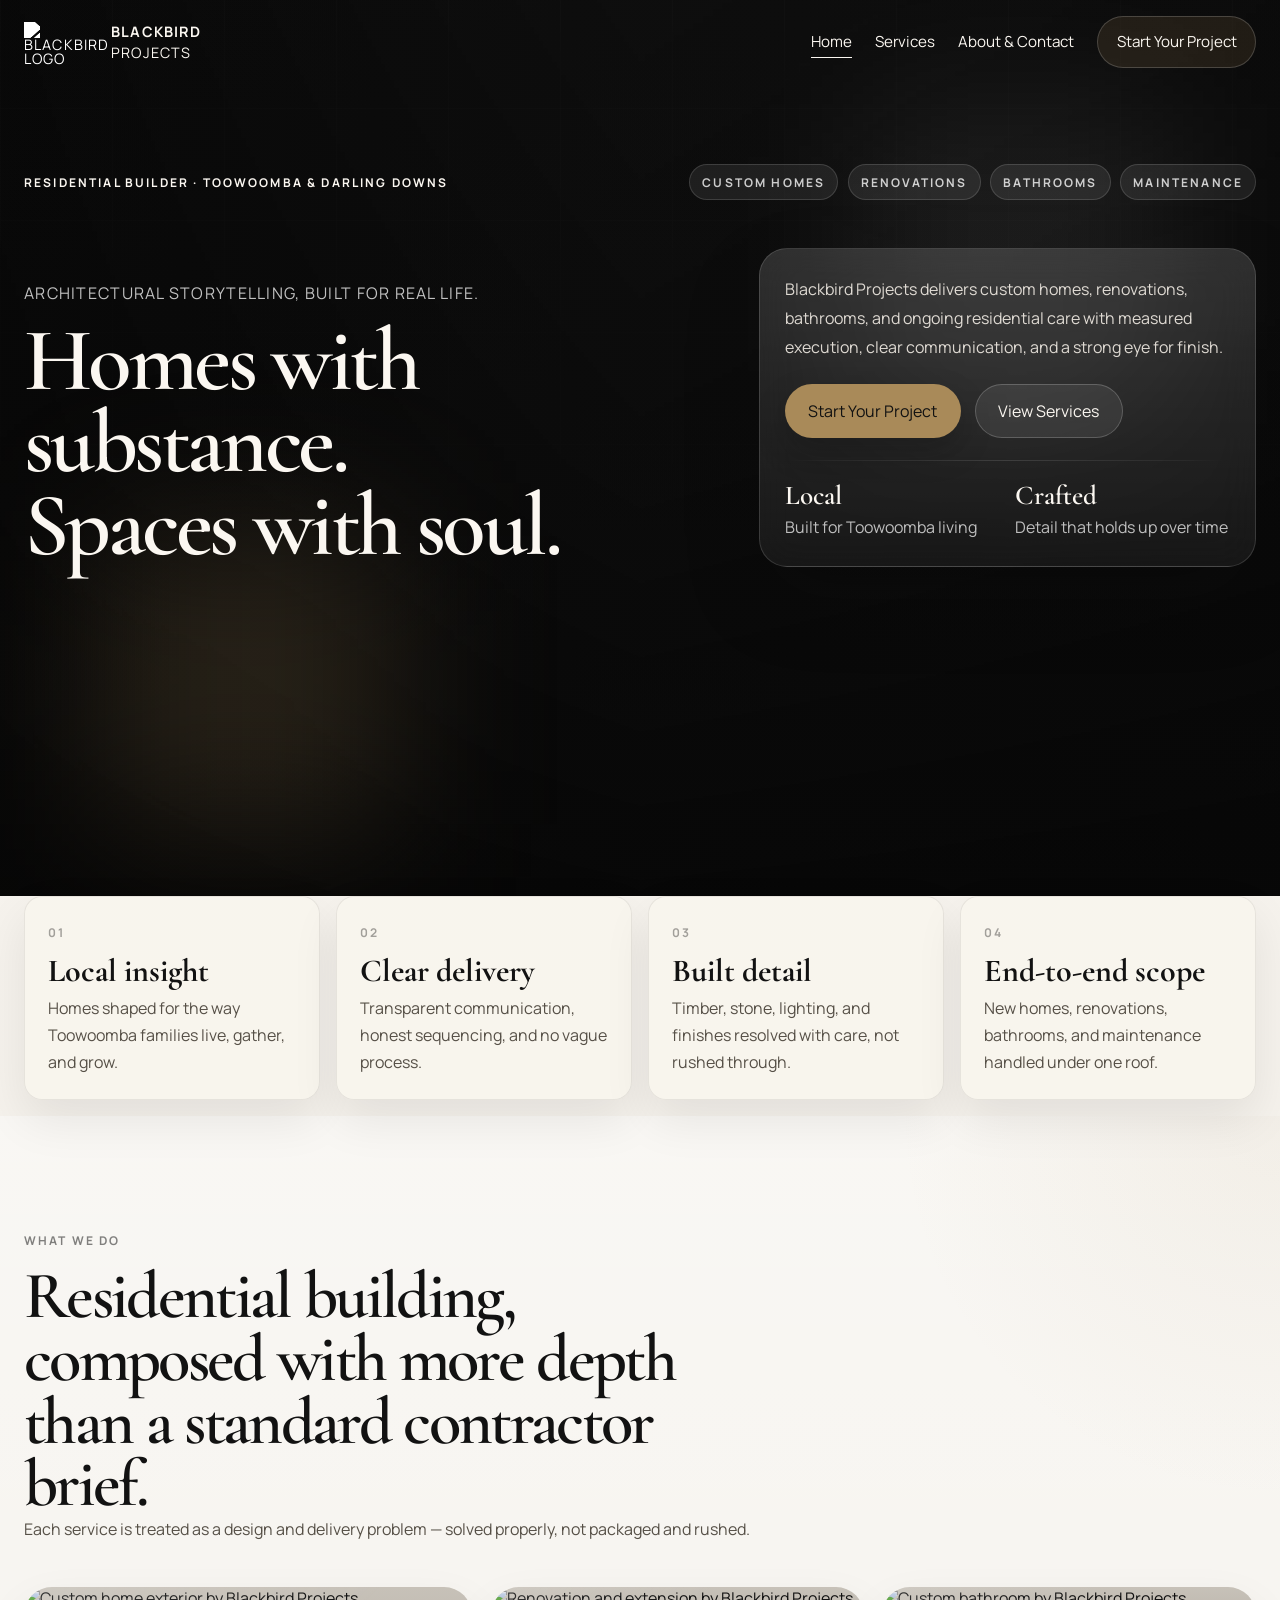
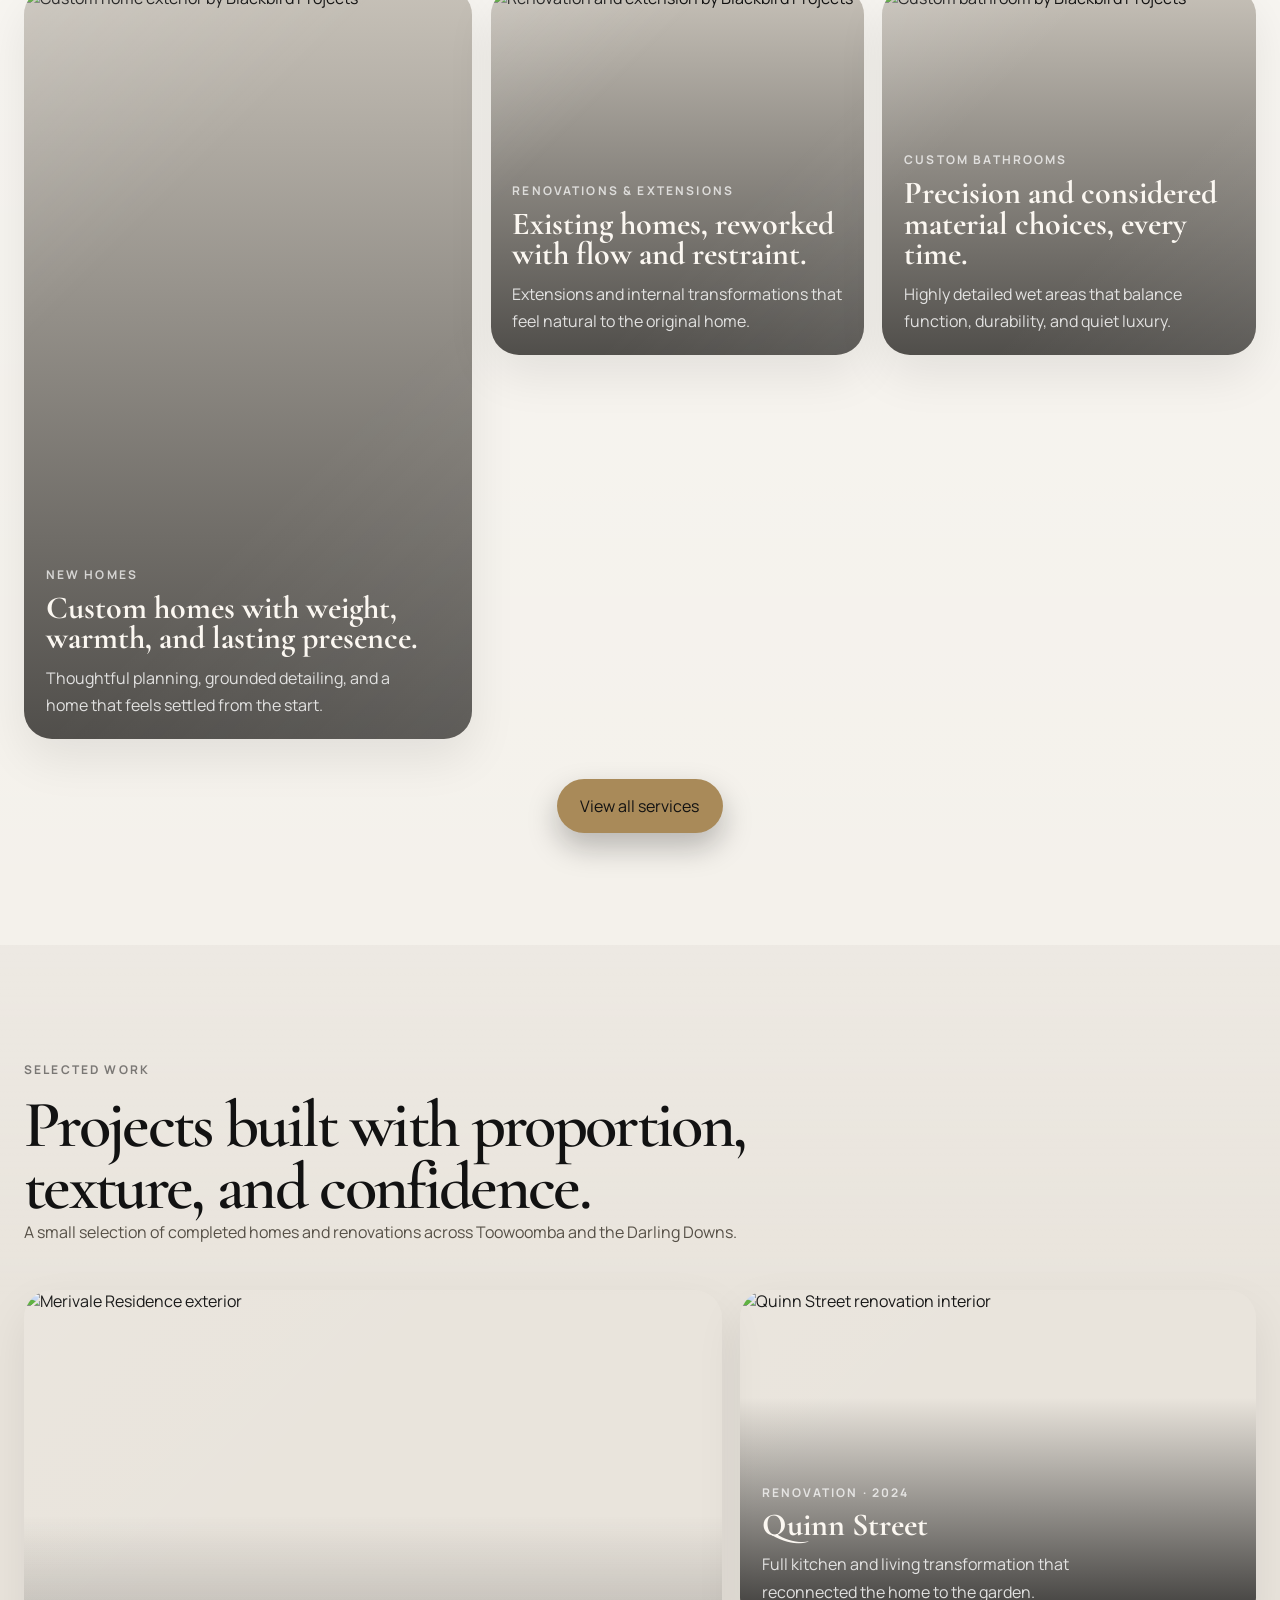
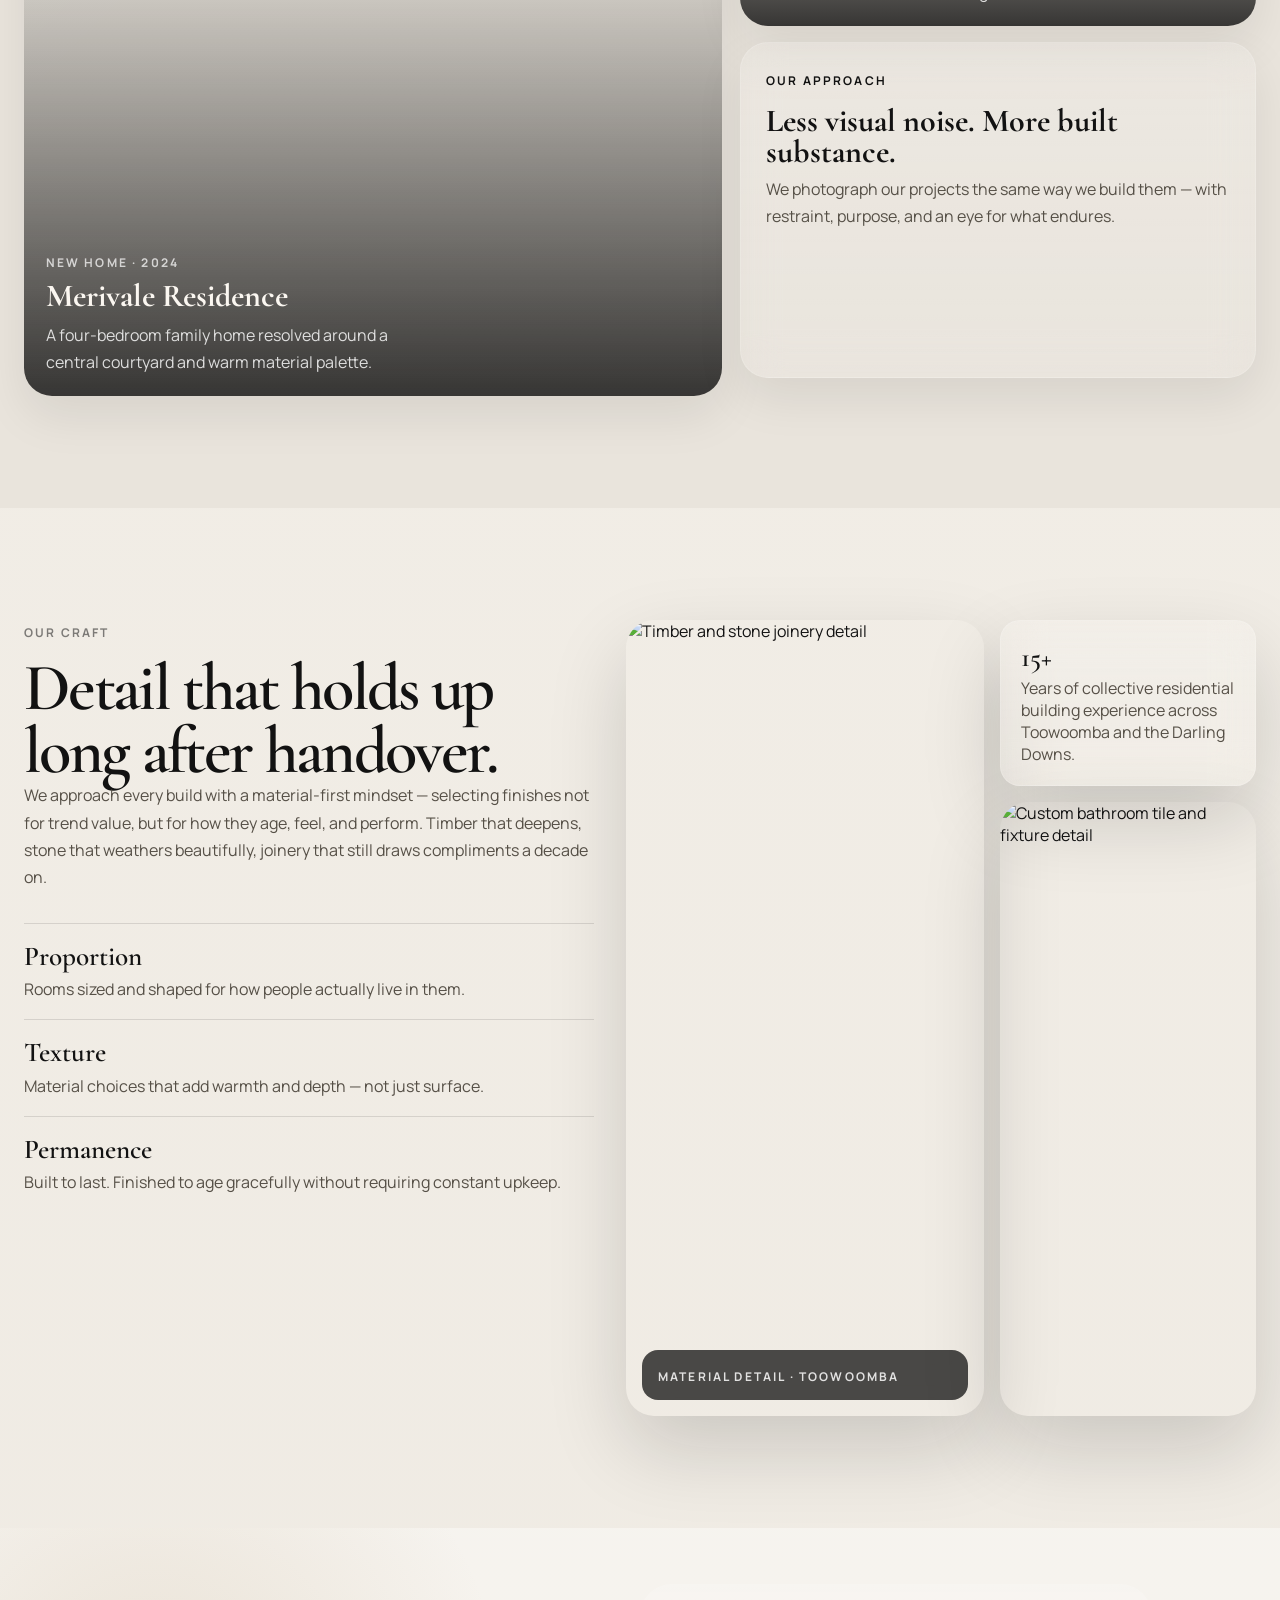
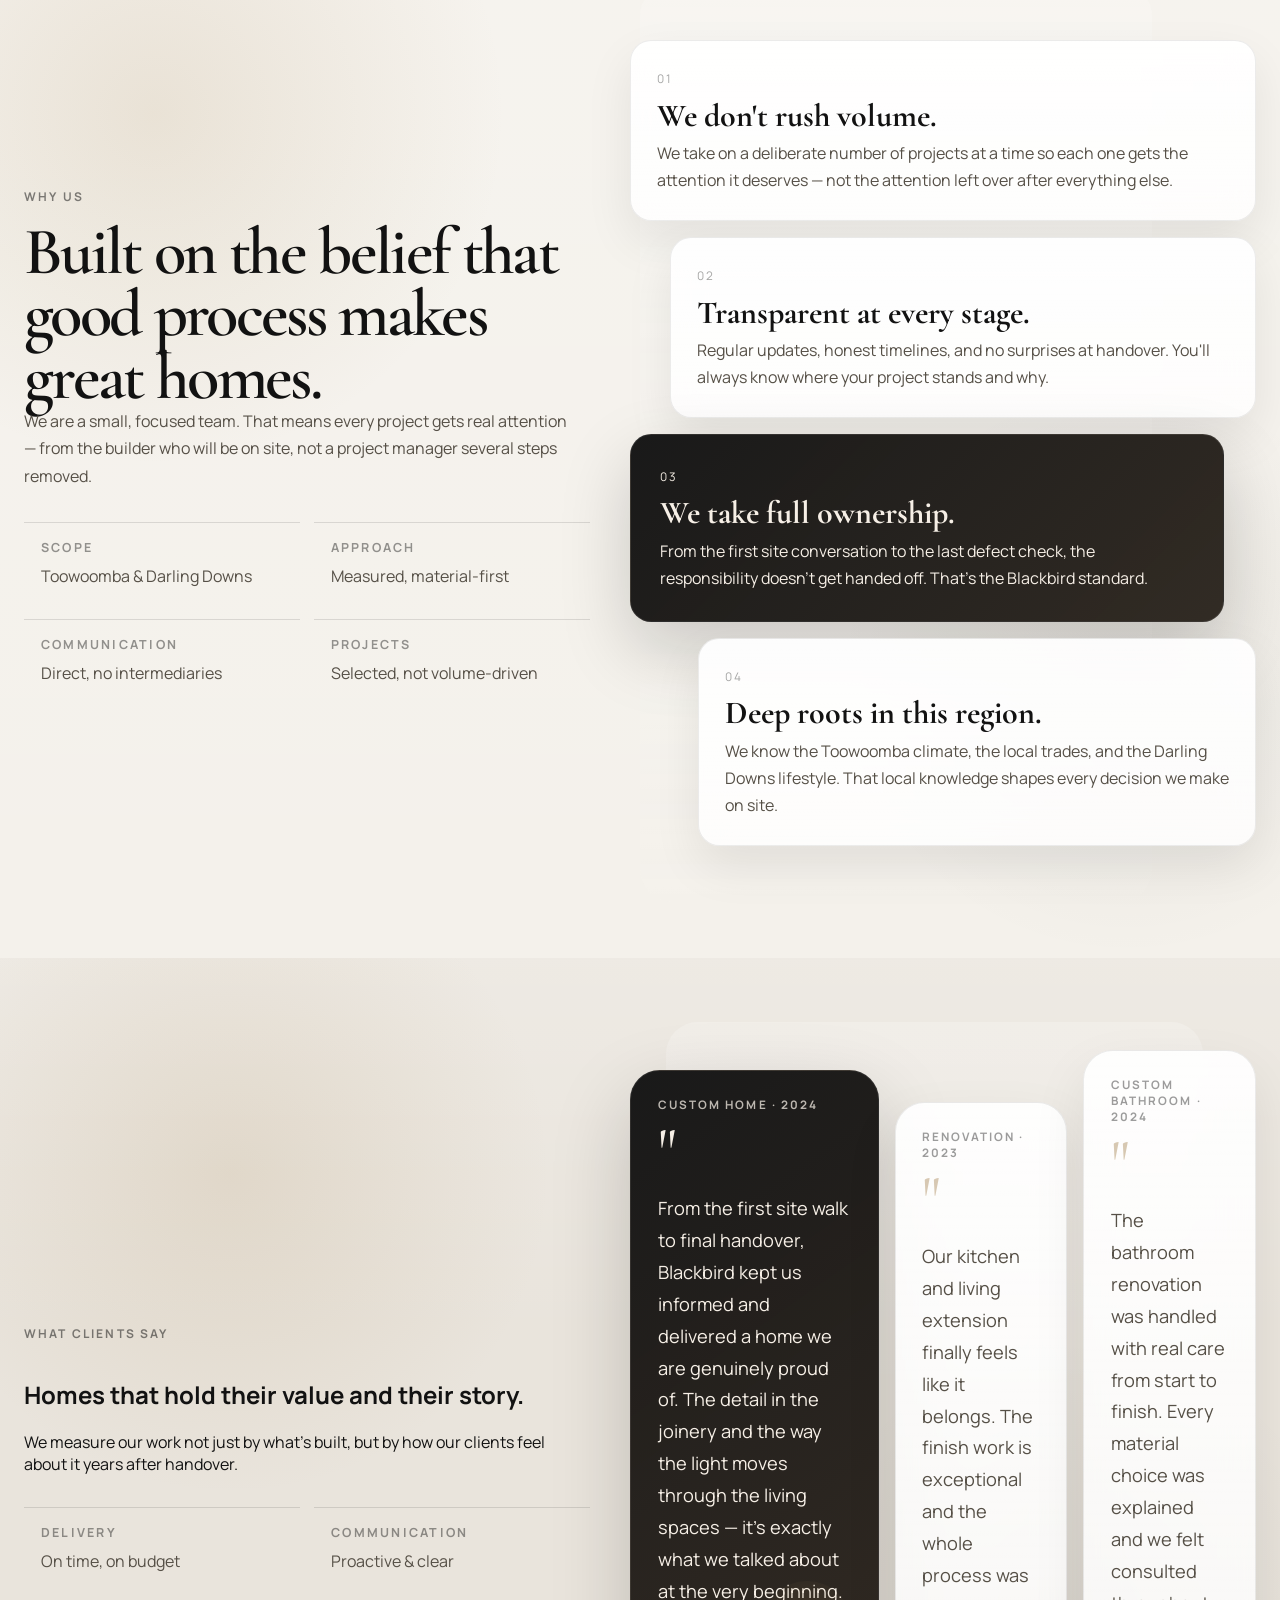
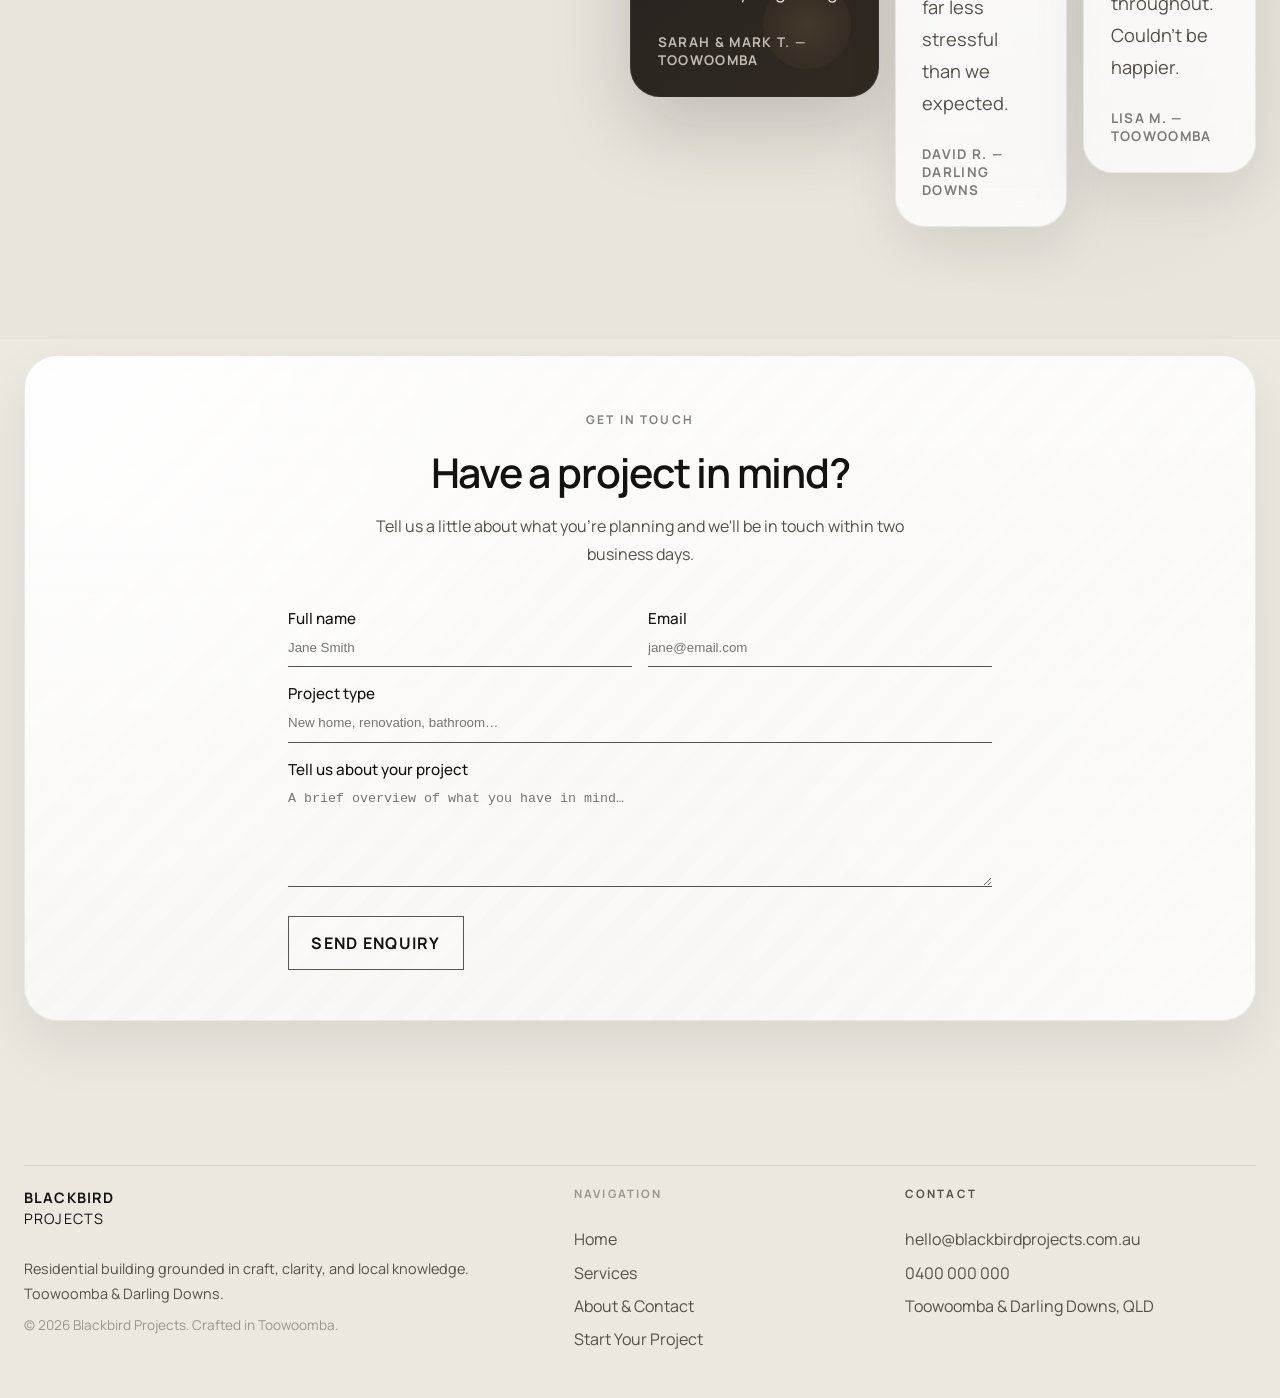
==== commit 024dedfb: "Update all files" ====
--- a/index.html
+++ b/index.html
@@ -132,7 +132,7 @@
             </div>
           </article>
           <article class="service-card">
-            <img src="https://images.unsplash.com/photo-1556910103-1c02745a805b?ixlib=rb-4.0.3&auto=format&fit=crop&w=800&q=80" alt="Renovation and extension by Blackbird Projects">
+            <img src="https://images.unsplash.com/photo-1484154218962-a197022b5858?ixlib=rb-4.0.3&auto=format&fit=crop&w=800&q=80" alt="Renovation and extension by Blackbird Projects">
             <div class="service-sheen"></div>
             <div class="service-overlay">
               <span class="service-tag">Renovations &amp; Extensions</span>
--- a/styles.css
+++ b/styles.css
@@ -1582,9 +1582,13 @@
     color: var(--ink);
   }
 
-  .site-header.is-scrolled .nav-shell .site-nav a,
   .site-header.is-scrolled .nav-shell .menu-toggle {
     color: #f7efe5;
+  }
+
+  /* Nav links always dark when menu is open — light bg needs dark text */
+  .site-header.is-scrolled .nav-shell .site-nav a {
+    color: var(--ink);
   }
 
   .hero-content {
@@ -1691,6 +1695,42 @@
 
   .testimonial-card p {
     font-size: 1.02rem;
+  }
+}
+
+/* ── Short hero (inner pages) ─────────────────────── */
+.hero--short {
+  min-height: 76vh;
+}
+
+.hero--short .hero-content {
+  min-height: 76vh;
+  padding: 11rem 0 6rem;
+  display: flex;
+  flex-direction: column;
+  justify-content: flex-end;
+}
+
+.hero--short .hero-copy {
+  max-width: 52rem;
+  padding-right: 0;
+}
+
+.hero-sub {
+  margin: 1.25rem 0 0;
+  max-width: 38rem;
+  color: rgba(255, 255, 255, 0.72);
+  line-height: 1.75;
+  font-size: 1.08rem;
+}
+
+@media (max-width: 760px) {
+  .hero--short {
+    min-height: 60vh;
+  }
+  .hero--short .hero-content {
+    min-height: 60vh;
+    padding: 8rem 0 4rem;
   }
 }
 
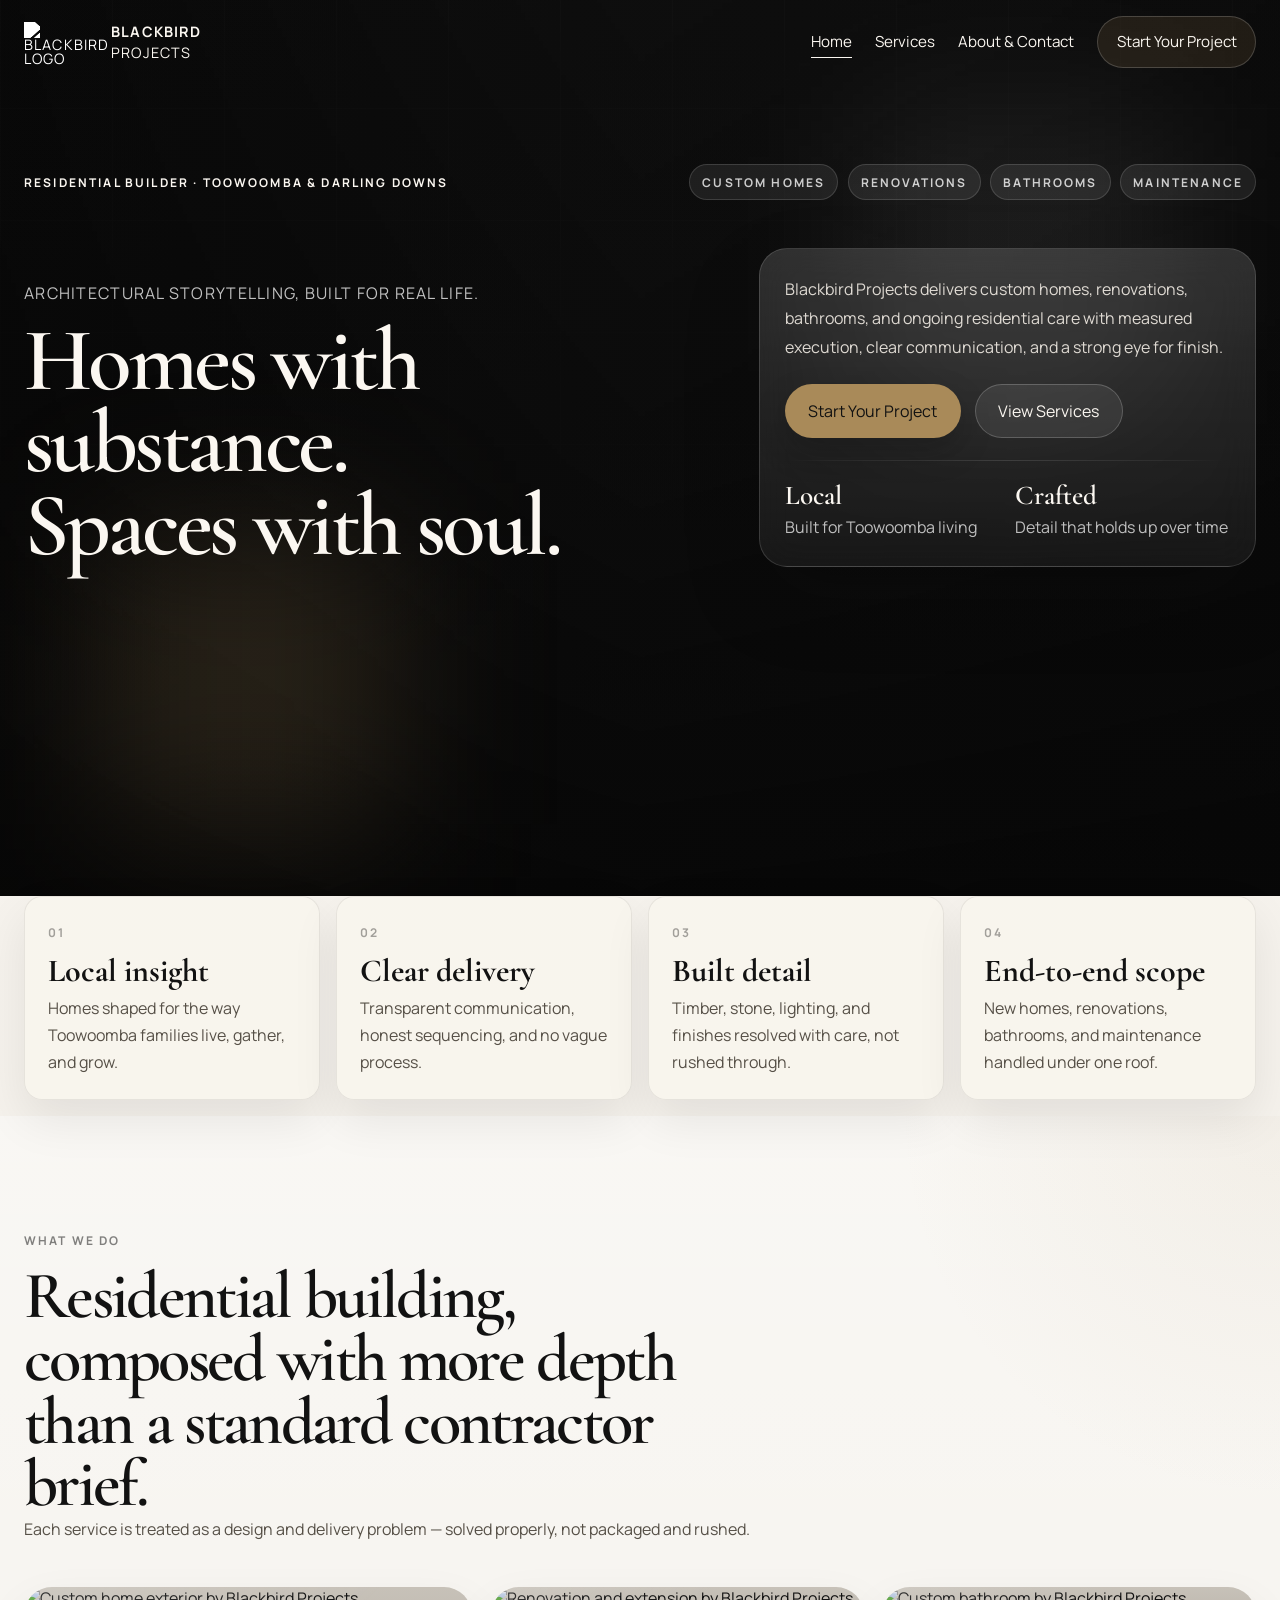
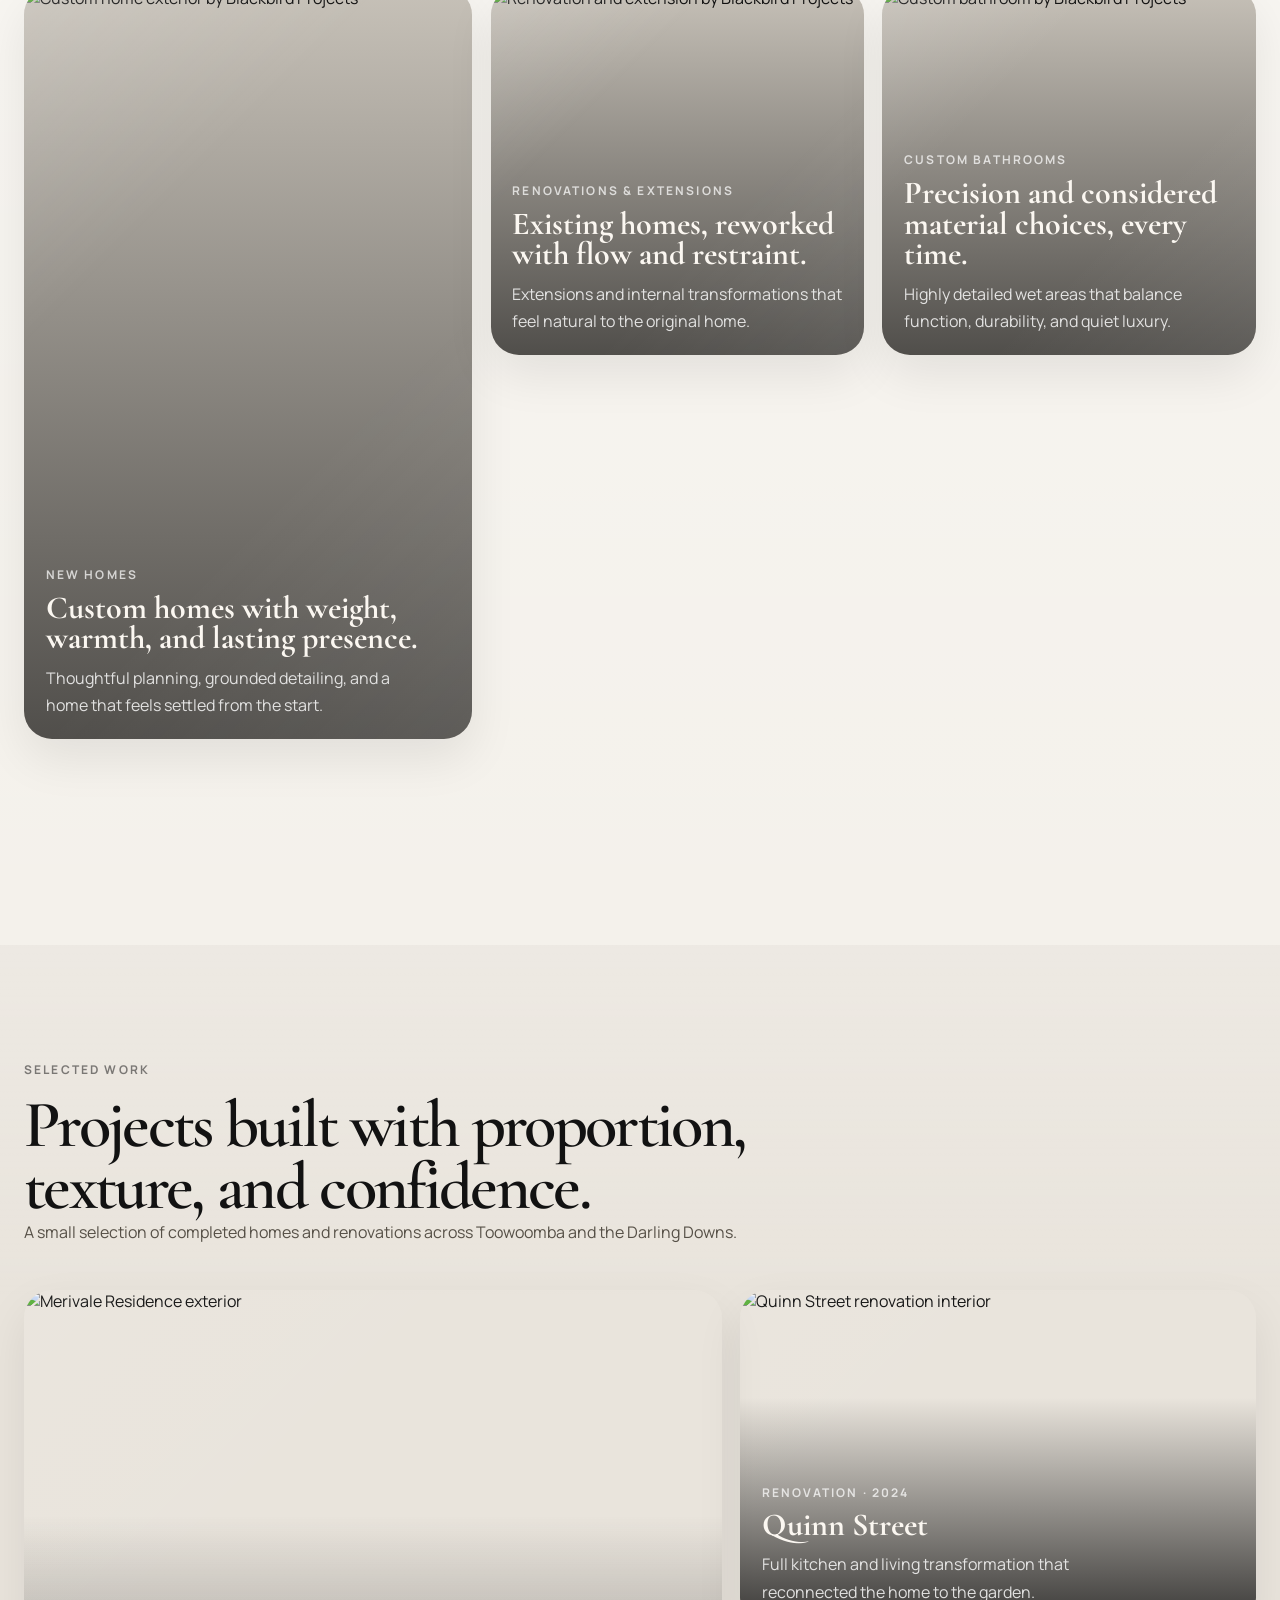
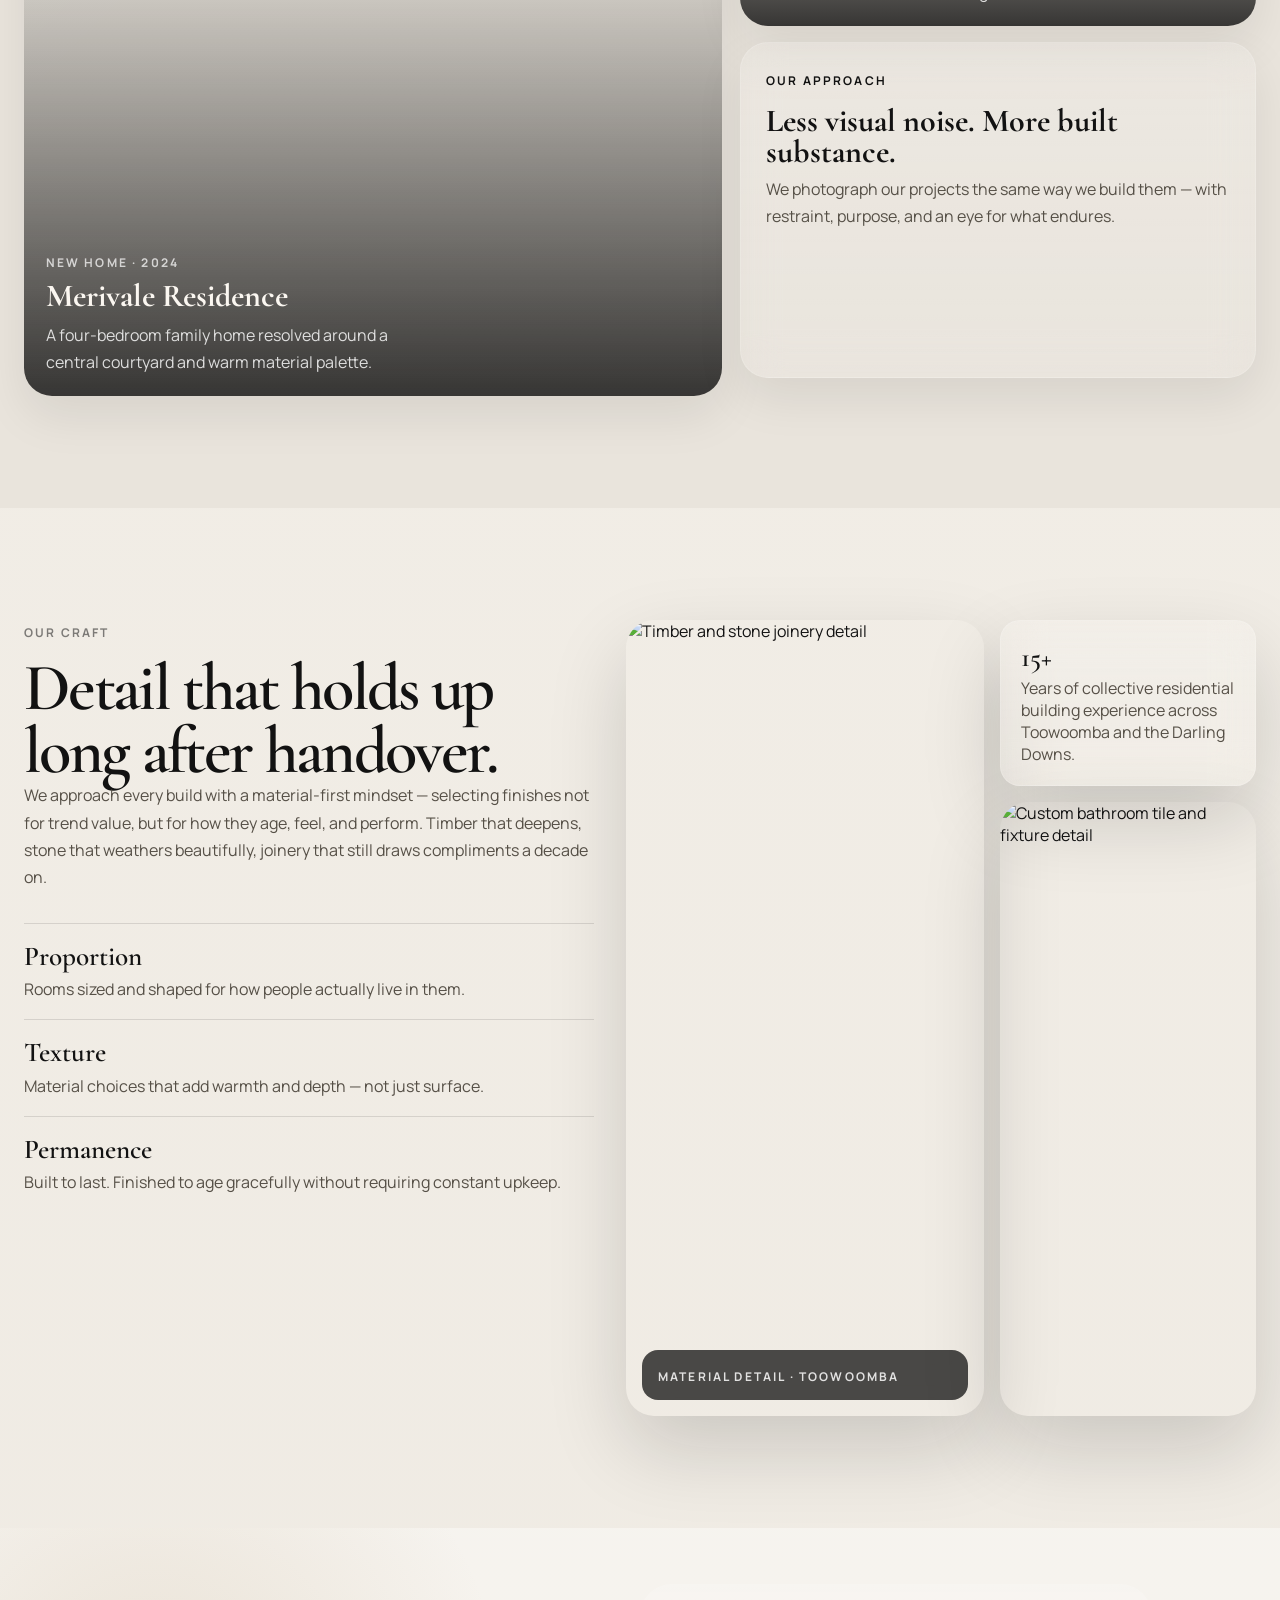
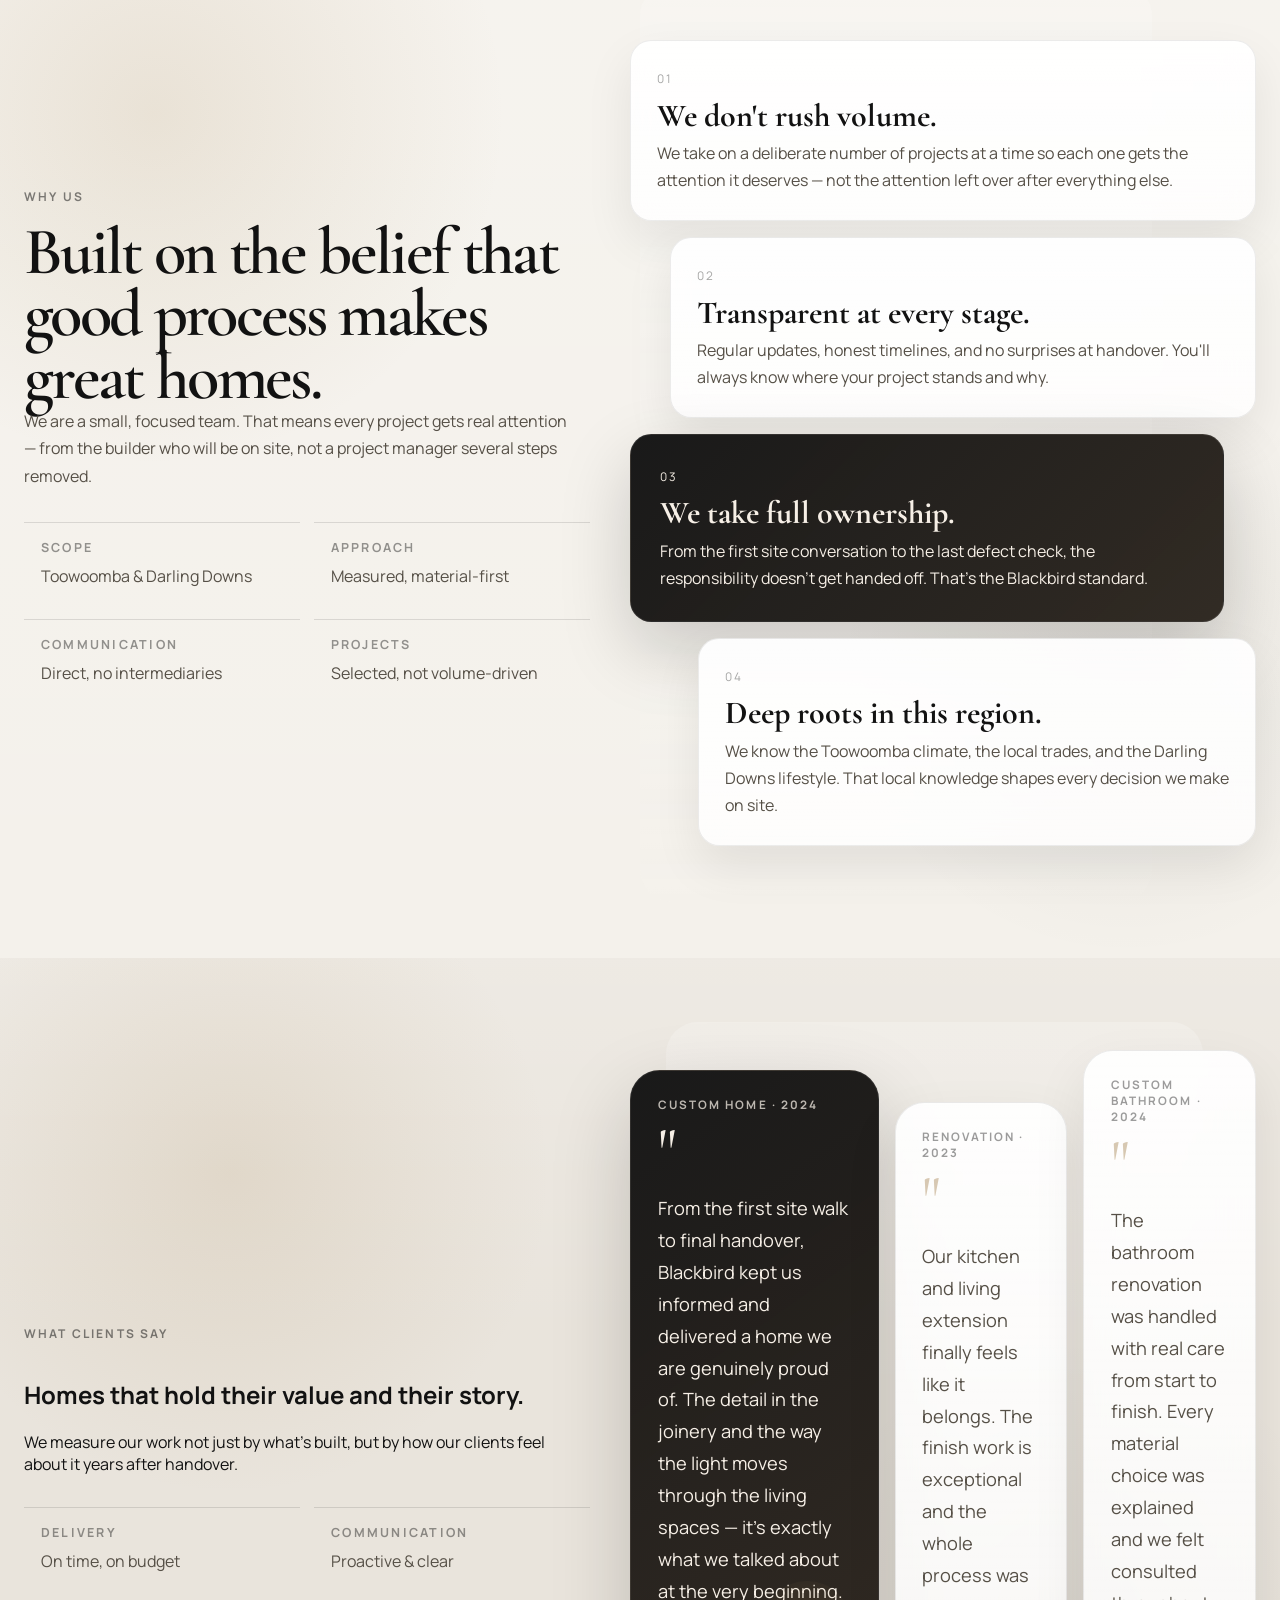
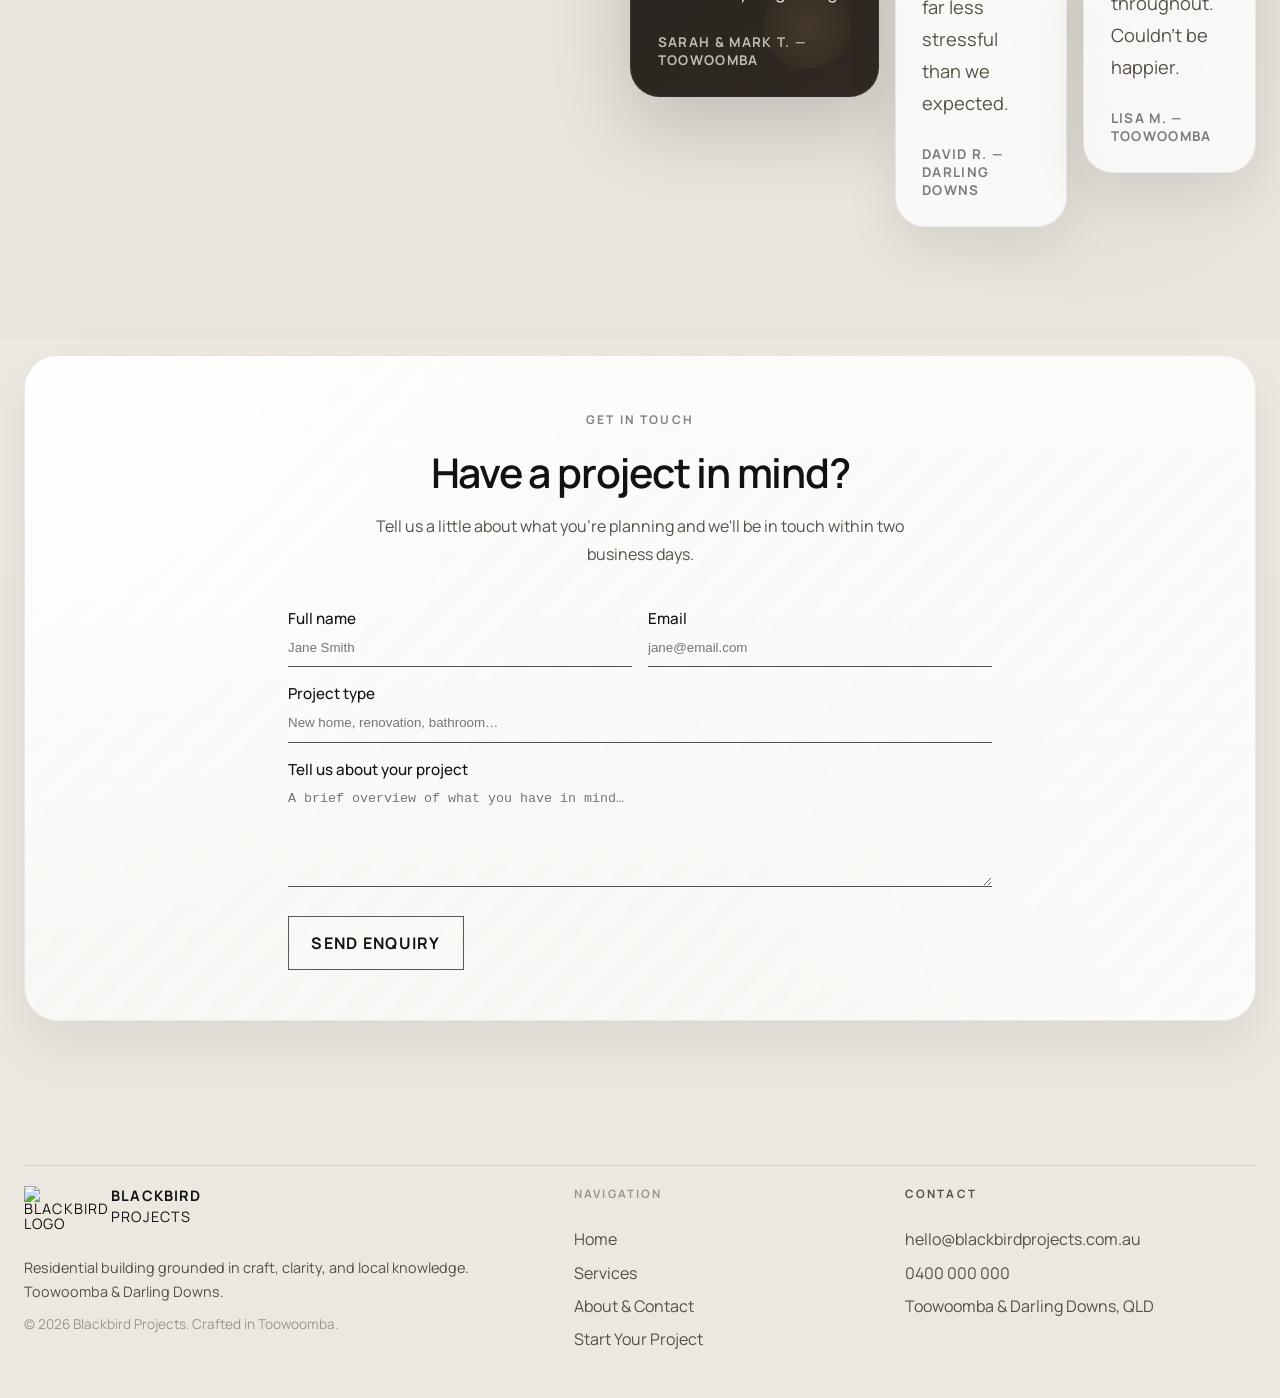
==== commit 66a9771f: "Update all files" ====
--- a/index.html
+++ b/index.html
@@ -393,6 +393,9 @@
     <div class="container footer-layout">
       <div>
         <a class="brand footer-brand" href="index.html">
+          <span class="brand-mark" aria-hidden="true">
+            <img src="https://black-bird-landing-page.vercel.app/assets/logo-blackbird-provided.png" alt="Blackbird Logo">
+          </span>
           <span class="brand-text">
             <strong>Blackbird</strong>
             <span>Projects</span>
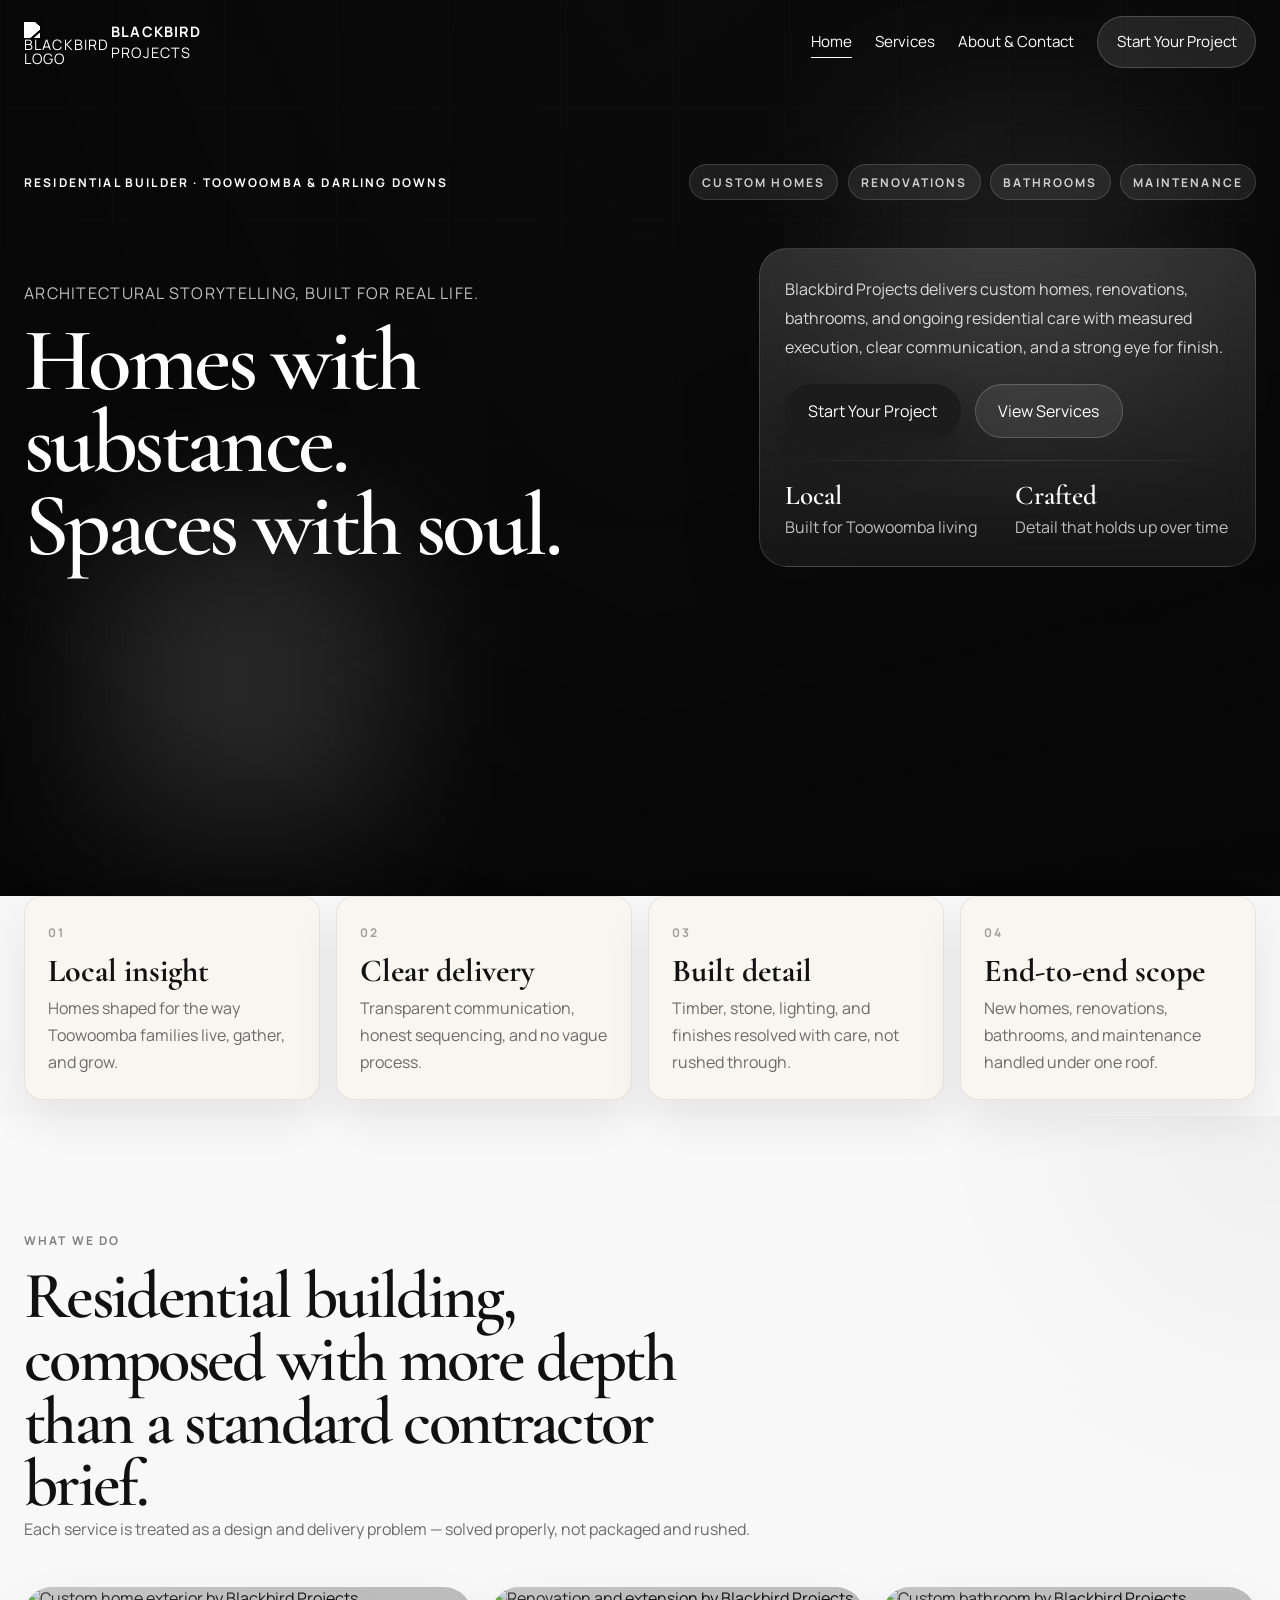
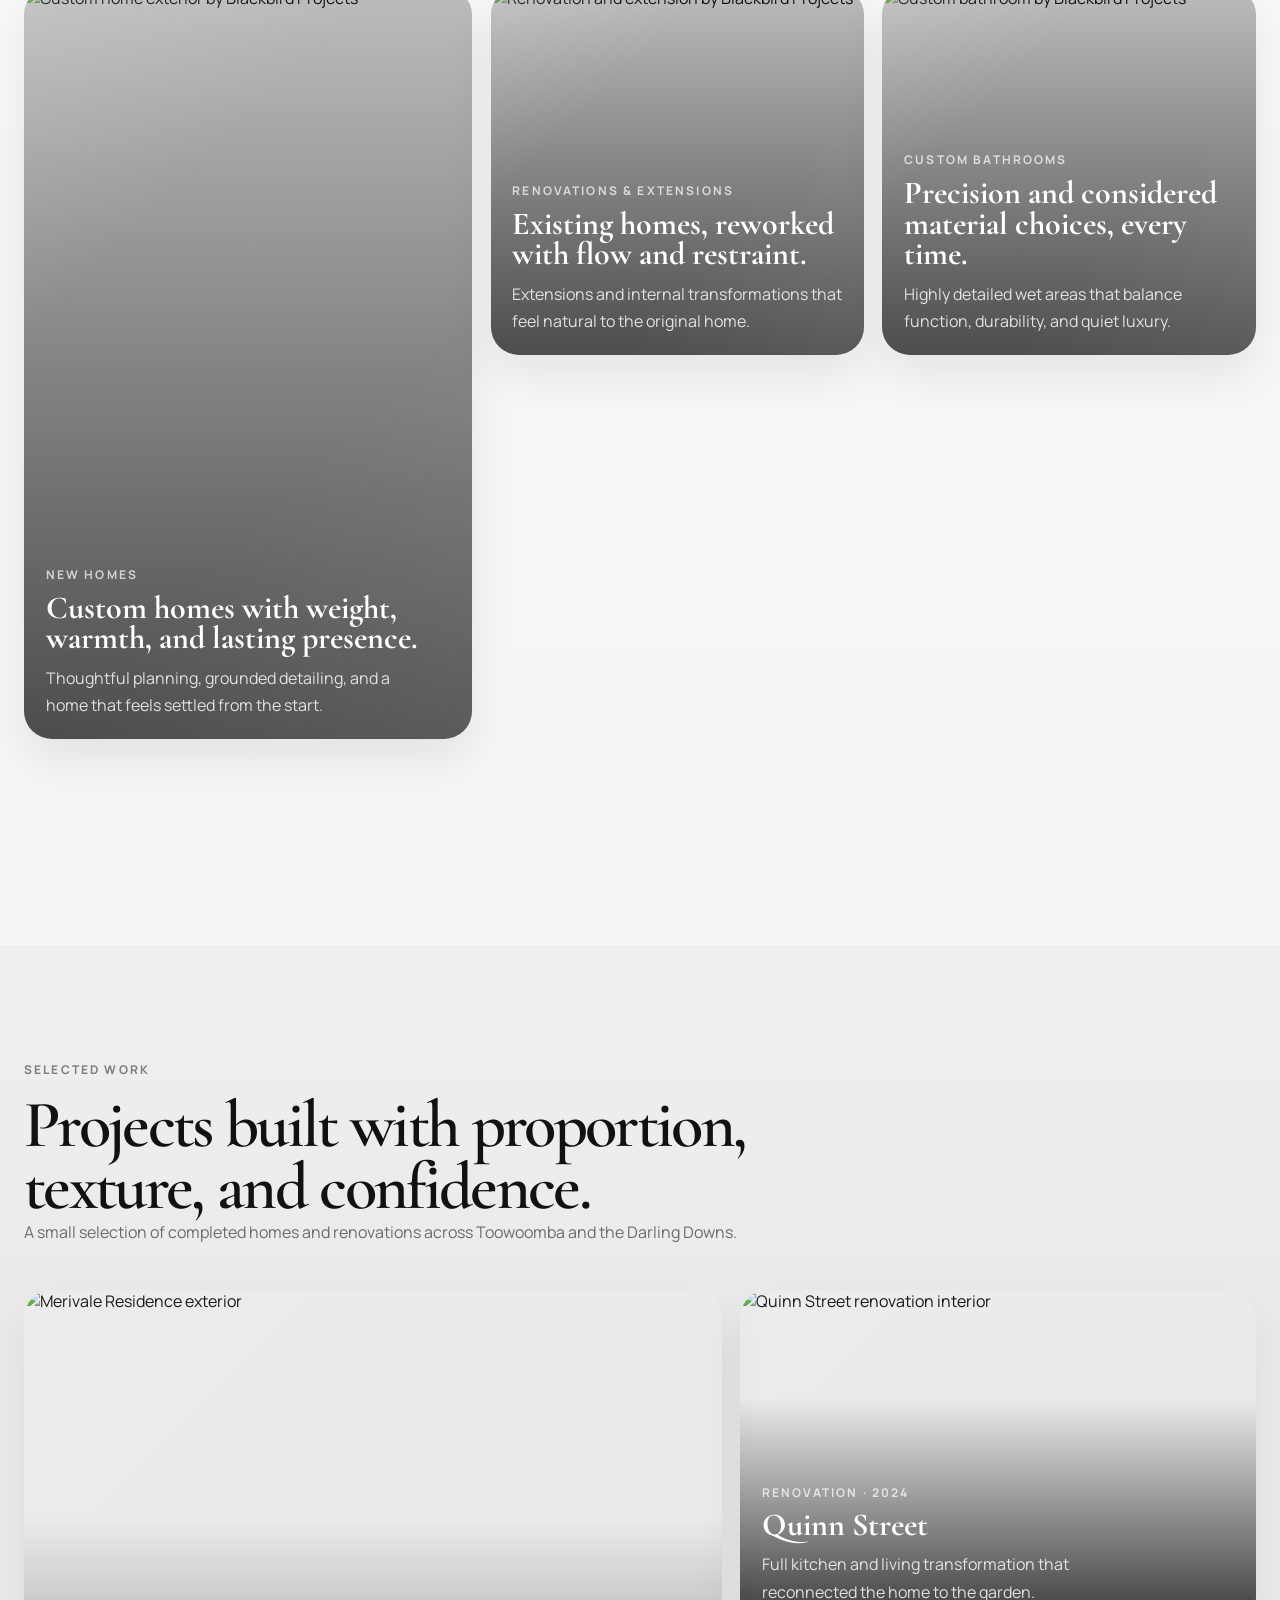
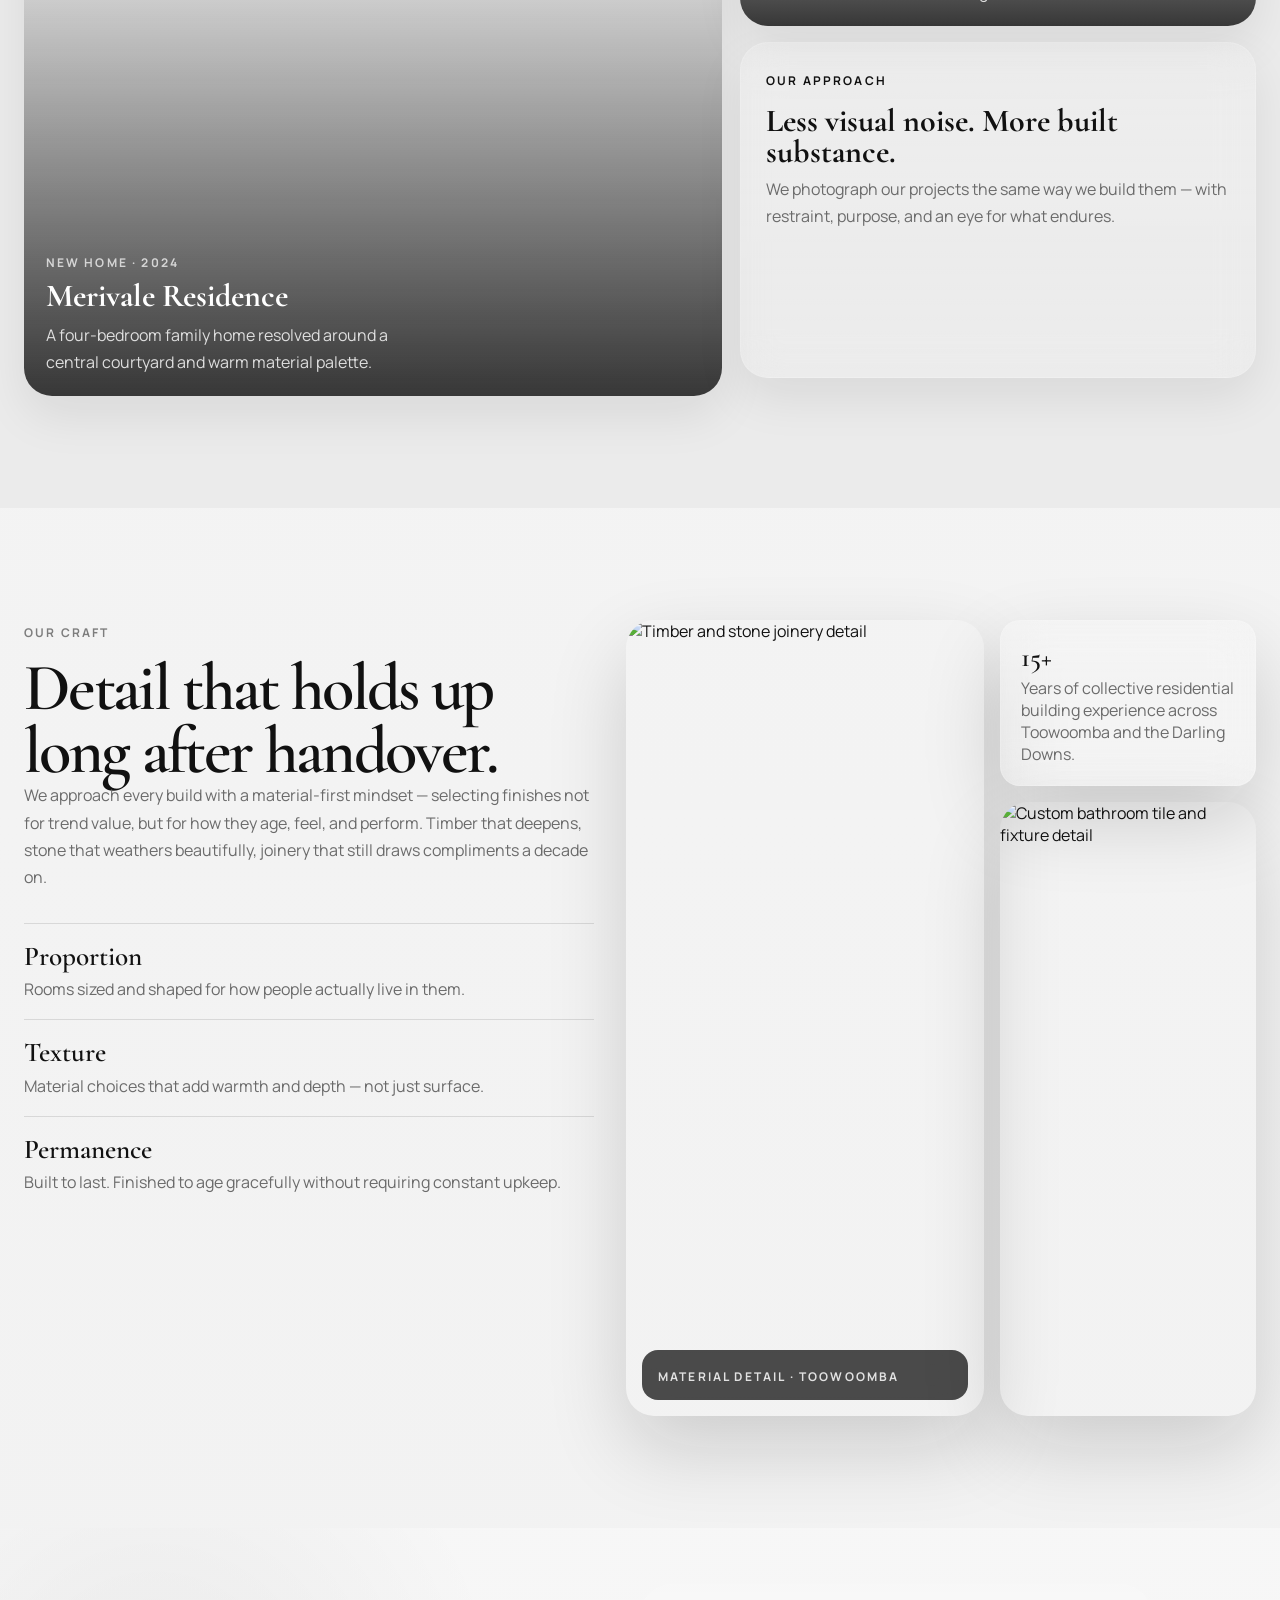
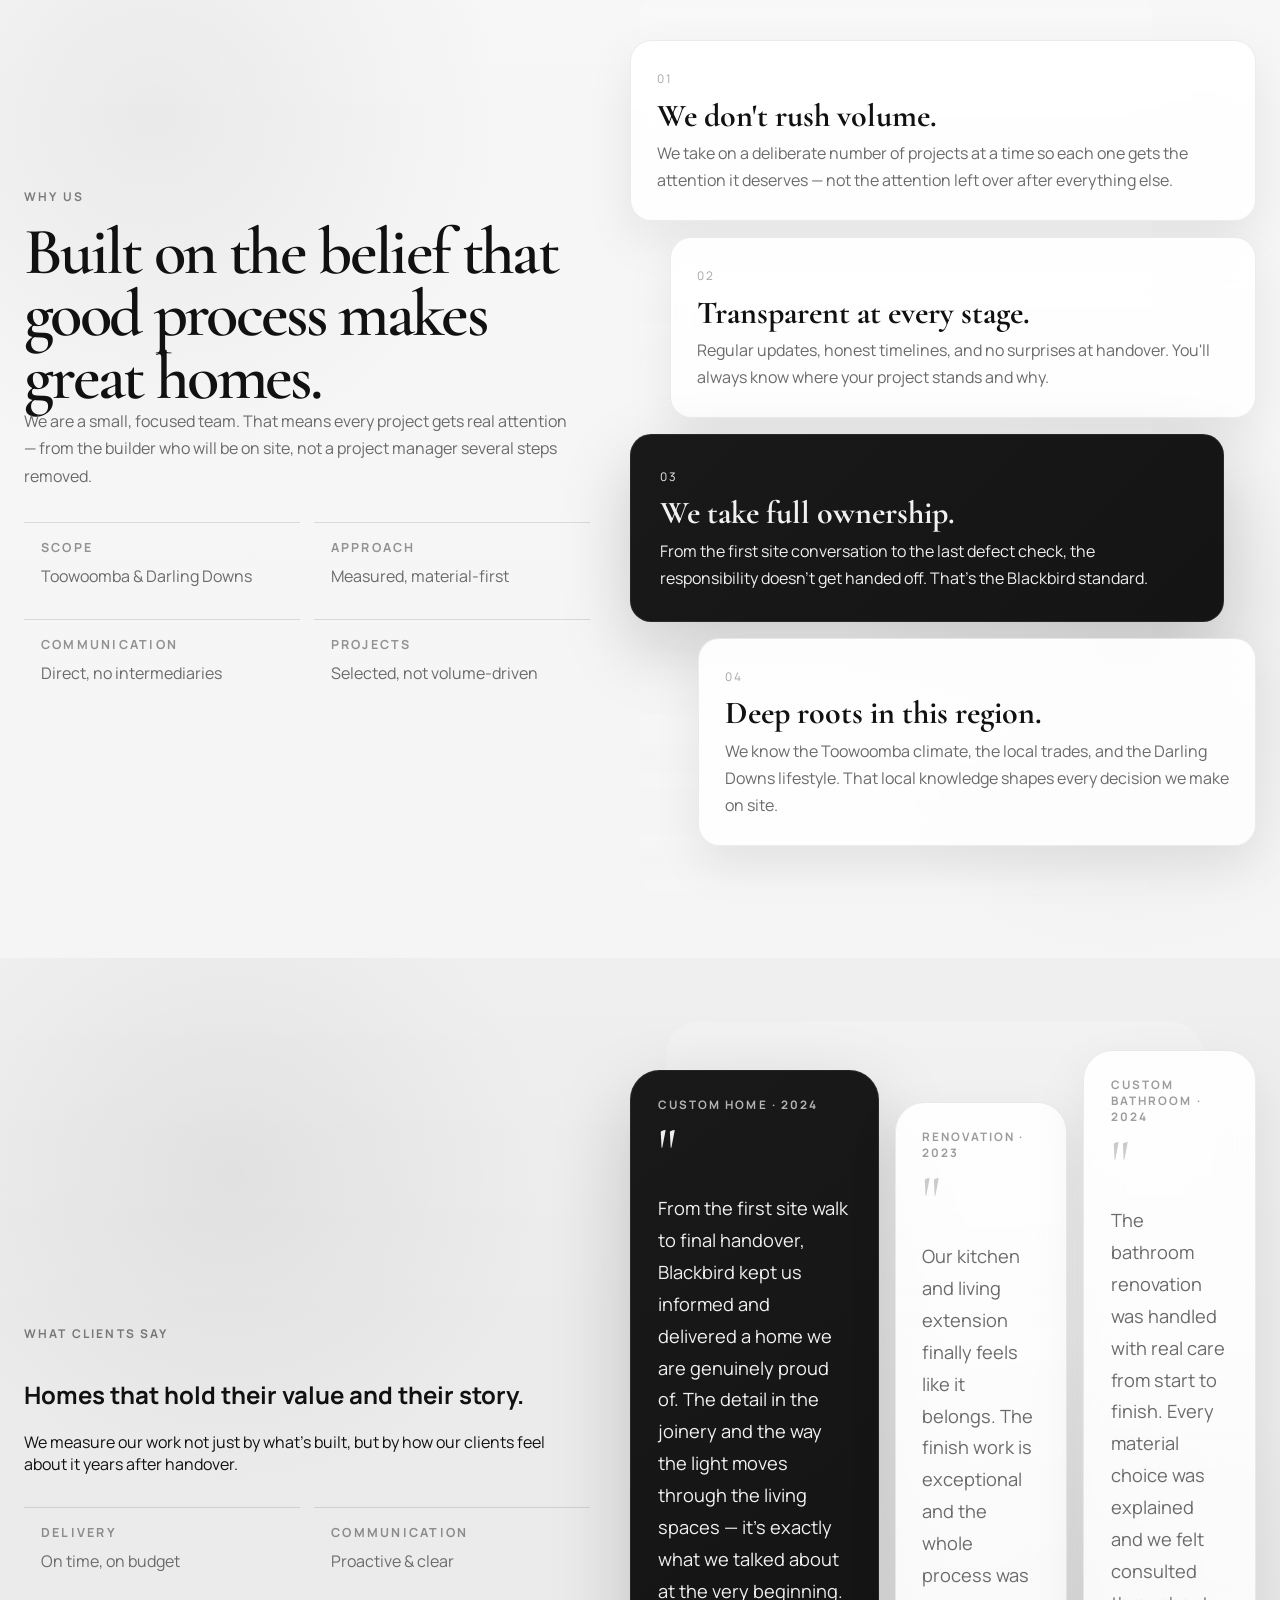
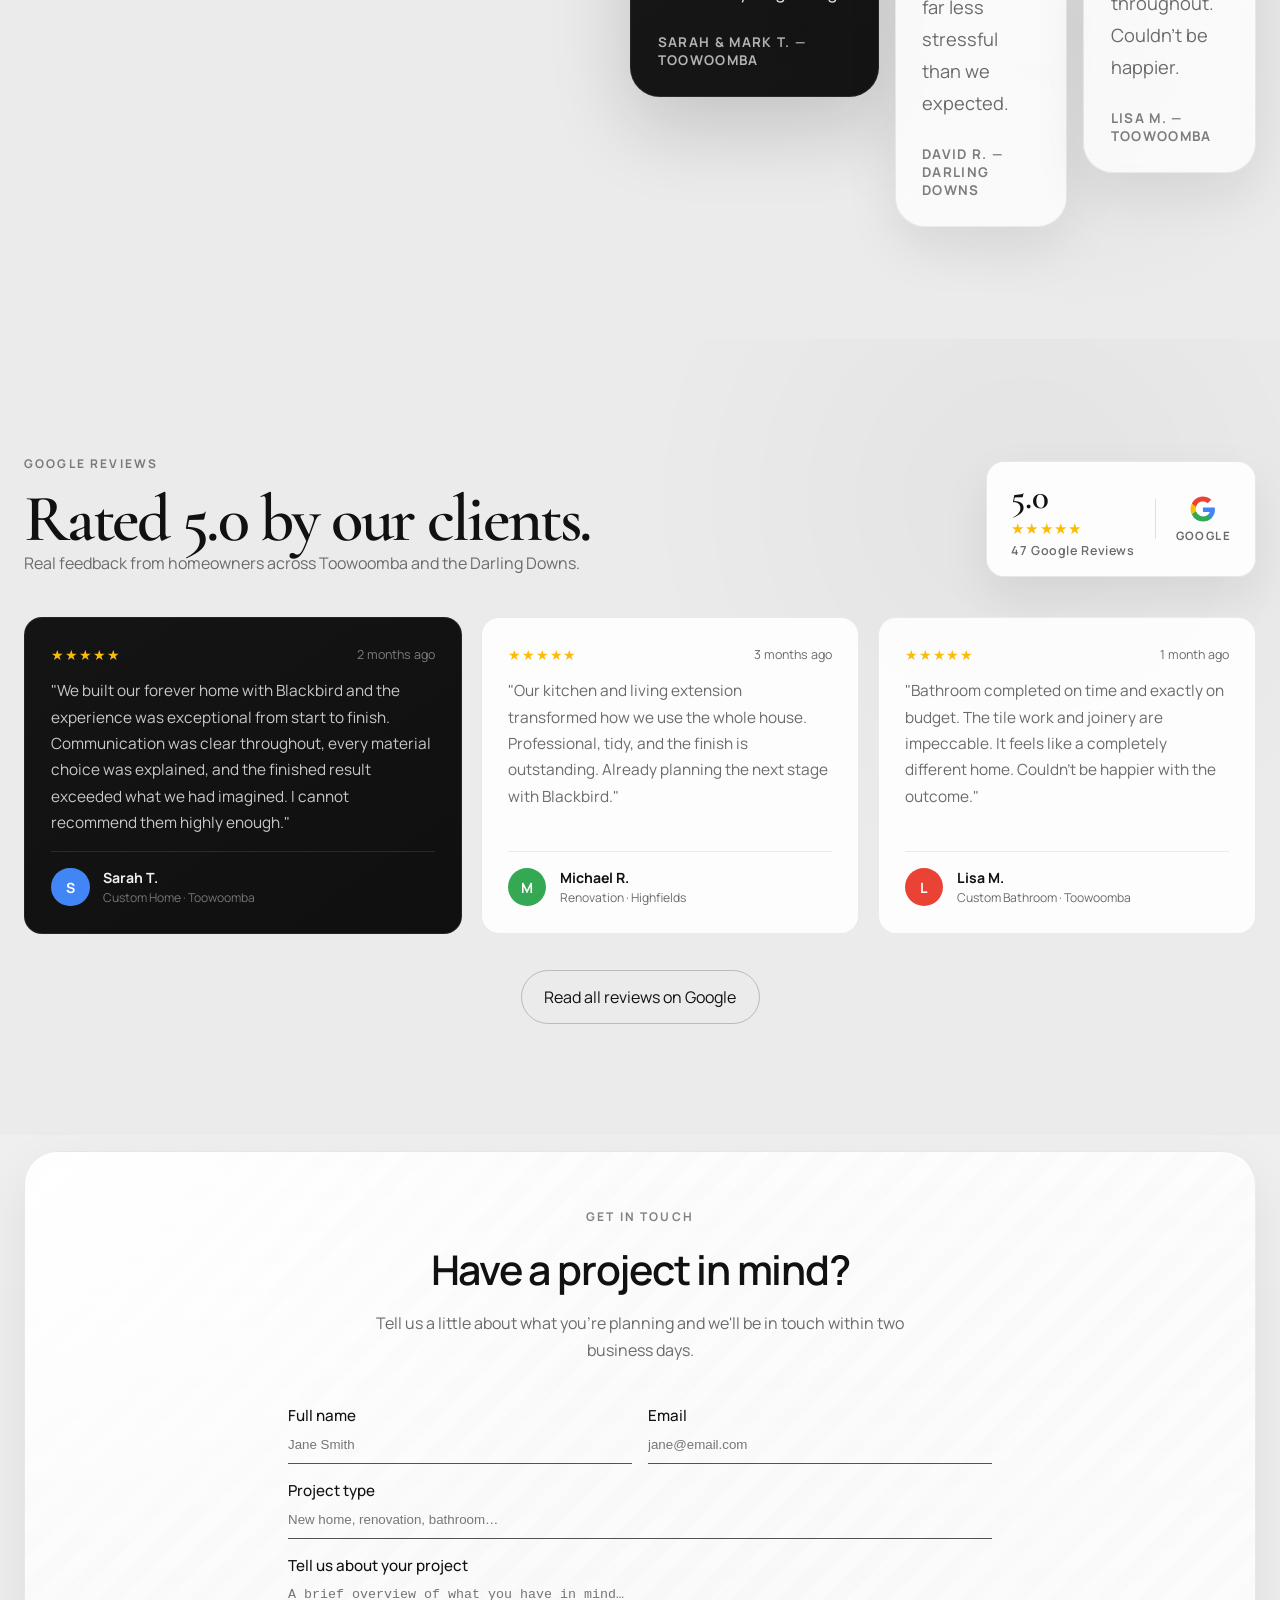
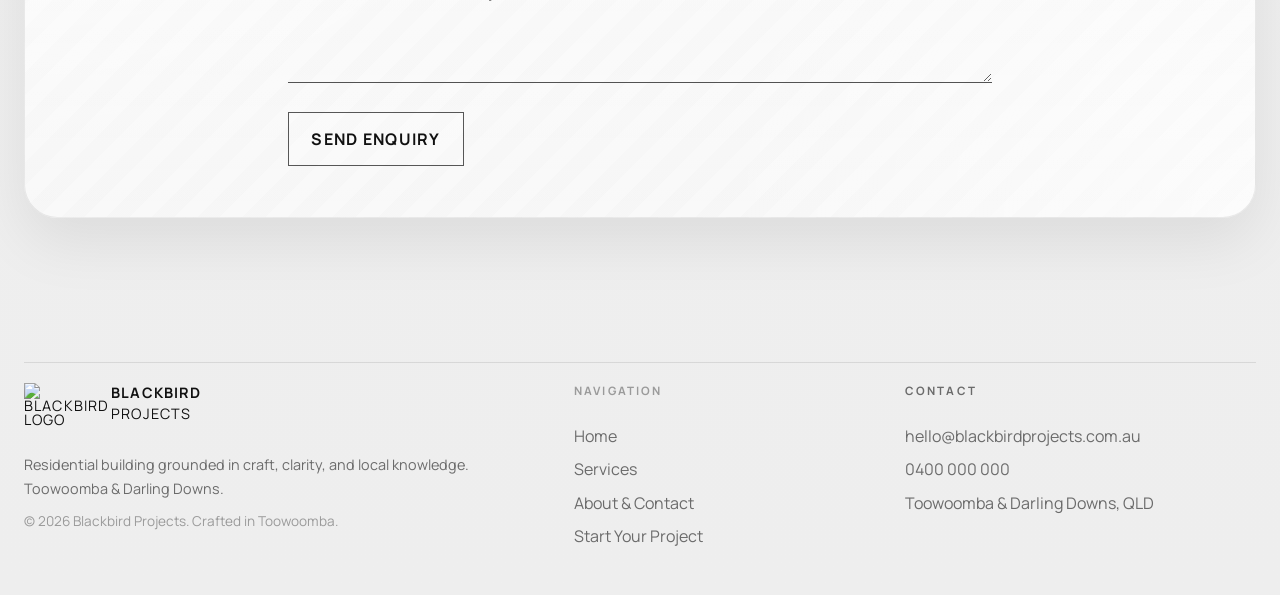
==== commit 278110c6: "update all files" ====
--- a/index.html
+++ b/index.html
@@ -346,6 +346,89 @@
       </div>
     </section>
 
+    <!-- ── Google Reviews ──────────────────────────────── -->
+    <section class="section reviews-section" aria-labelledby="reviews-heading">
+      <div class="container">
+        <div class="reviews-header reveal">
+          <div class="section-heading editorial-heading" style="margin-bottom: 0;">
+            <span class="section-kicker">Google Reviews</span>
+            <h2 id="reviews-heading">Rated 5.0 by our clients.</h2>
+            <p>Real feedback from homeowners across Toowoomba and the Darling Downs.</p>
+          </div>
+          <div class="reviews-badge">
+            <div class="reviews-badge-score">
+              <span class="reviews-score-num">5.0</span>
+              <div class="reviews-stars-row">★★★★★</div>
+              <span class="reviews-count">47 Google Reviews</span>
+            </div>
+            <div class="reviews-badge-divider"></div>
+            <div class="reviews-badge-logo">
+              <svg xmlns="http://www.w3.org/2000/svg" width="28" height="28" viewBox="0 0 18 18" aria-label="Google">
+                <path fill="#4285F4" d="M16.51 8H8.98v3h4.3c-.18 1-.74 1.48-1.6 2.04v2.01h2.6a7.8 7.8 0 0 0 2.38-5.88c0-.57-.05-.66-.15-1.18z"/>
+                <path fill="#34A853" d="M8.98 17c2.16 0 3.97-.72 5.3-1.94l-2.6-2a4.8 4.8 0 0 1-7.18-2.54H1.83v2.07A8 8 0 0 0 8.98 17z"/>
+                <path fill="#FBBC05" d="M4.5 10.52a4.8 4.8 0 0 1 0-3.04V5.41H1.83a8 8 0 0 0 0 7.18l2.67-2.07z"/>
+                <path fill="#EA4335" d="M8.98 4.18c1.17 0 2.23.4 3.06 1.2l2.3-2.3A8 8 0 0 0 1.83 5.4L4.5 7.49a4.77 4.77 0 0 1 4.48-3.3z"/>
+              </svg>
+              <span>Google</span>
+            </div>
+          </div>
+        </div>
+
+        <div class="reviews-grid reveal">
+
+          <article class="review-card review-card-feature">
+            <div class="review-top">
+              <span class="review-stars">★★★★★</span>
+              <span class="review-date">2 months ago</span>
+            </div>
+            <p class="review-text">"We built our forever home with Blackbird and the experience was exceptional from start to finish. Communication was clear throughout, every material choice was explained, and the finished result exceeded what we had imagined. I cannot recommend them highly enough."</p>
+            <div class="review-author">
+              <div class="review-avatar" style="background: #4285F4;">S</div>
+              <div>
+                <span class="review-author-name">Sarah T.</span>
+                <span class="review-author-meta">Custom Home · Toowoomba</span>
+              </div>
+            </div>
+          </article>
+
+          <article class="review-card">
+            <div class="review-top">
+              <span class="review-stars">★★★★★</span>
+              <span class="review-date">3 months ago</span>
+            </div>
+            <p class="review-text">"Our kitchen and living extension transformed how we use the whole house. Professional, tidy, and the finish is outstanding. Already planning the next stage with Blackbird."</p>
+            <div class="review-author">
+              <div class="review-avatar" style="background: #34A853;">M</div>
+              <div>
+                <span class="review-author-name">Michael R.</span>
+                <span class="review-author-meta">Renovation · Highfields</span>
+              </div>
+            </div>
+          </article>
+
+          <article class="review-card">
+            <div class="review-top">
+              <span class="review-stars">★★★★★</span>
+              <span class="review-date">1 month ago</span>
+            </div>
+            <p class="review-text">"Bathroom completed on time and exactly on budget. The tile work and joinery are impeccable. It feels like a completely different home. Couldn't be happier with the outcome."</p>
+            <div class="review-author">
+              <div class="review-avatar" style="background: #EA4335;">L</div>
+              <div>
+                <span class="review-author-name">Lisa M.</span>
+                <span class="review-author-meta">Custom Bathroom · Toowoomba</span>
+              </div>
+            </div>
+          </article>
+
+        </div>
+
+        <div class="reviews-footer reveal">
+          <a class="button button-outline" href="https://www.google.com/maps/search/Blackbird+Projects+Toowoomba" target="_blank" rel="noopener">Read all reviews on Google</a>
+        </div>
+      </div>
+    </section>
+
     <!-- ── Enquiry CTA ────────────────────────────────── -->
     <section class="section enquiry-section">
       <div class="container">
--- a/styles.css
+++ b/styles.css
@@ -1,13 +1,13 @@
 ﻿:root {
-  --bg: #f4f1eb;
-  --bg-soft: #e9e4dc;
-  --surface: rgba(255, 255, 255, 0.68);
-  --ink: #121212;
-  --ink-soft: #565047;
+  --bg: #f5f5f5;
+  --bg-soft: #ebebeb;
+  --surface: rgba(255, 255, 255, 0.72);
+  --ink: #111111;
+  --ink-soft: #6b6b6b;
   --line: rgba(18, 18, 18, 0.12);
   --line-light: rgba(255, 255, 255, 0.14);
-  --accent: #a98a59;
-  --warm-black: #111111;
+  --accent: #1c1c1c;
+  --warm-black: #0d0d0d;
   --shadow: 0 32px 80px rgba(10, 10, 10, 0.16);
   --shadow-soft: 0 20px 48px rgba(10, 10, 10, 0.08);
   --radius: 28px;
@@ -37,7 +37,7 @@
   overflow-x: hidden;
   background:
     radial-gradient(circle at top left, rgba(255, 255, 255, 0.75), transparent 28rem),
-    linear-gradient(180deg, #f7f4ef 0%, #f2eee7 36%, #ece7df 100%);
+    linear-gradient(180deg, #f9f9f9 0%, #f4f4f4 36%, #eeeeee 100%);
 }
 
 img {
@@ -85,8 +85,8 @@
 .site-header.is-scrolled .nav-shell {
   padding: 0.72rem 1.1rem;
   background:
-    linear-gradient(180deg, rgba(38, 32, 27, 0.74), rgba(22, 19, 17, 0.62)),
-    rgba(20, 18, 16, 0.52);
+    linear-gradient(180deg, rgba(15, 15, 15, 0.82), rgba(8, 8, 8, 0.72)),
+    rgba(12, 12, 12, 0.55);
   border: 1px solid rgba(255, 255, 255, 0.08);
   box-shadow:
     0 18px 42px rgba(10, 10, 10, 0.12),
@@ -99,7 +99,7 @@
   display: inline-flex;
   align-items: center;
   gap: 0.85rem;
-  color: #fbf7f1;
+  color: #ffffff;
   text-transform: uppercase;
   letter-spacing: 0.08em;
   font-size: 0.9rem;
@@ -114,7 +114,7 @@
   padding: 0;
   border-radius: 0;
   background: transparent;
-  color: #fbf7f1;
+  color: #ffffff;
   line-height: 1;
   transition: width var(--ease), height var(--ease), color var(--ease), transform var(--ease), opacity var(--ease), background-color var(--ease);
 }
@@ -131,11 +131,11 @@
 }
 
 .site-header.is-scrolled .brand {
-  color: #f7efe5;
+  color: #f0f0f0;
 }
 
 .site-header.is-scrolled .brand-mark {
-  color: #f7efe5;
+  color: #f0f0f0;
 }
 
 .site-header.is-scrolled .brand {
@@ -169,7 +169,7 @@
 
 .site-nav a {
   position: relative;
-  color: #fbf7f1;
+  color: #ffffff;
   transition: color var(--ease), opacity var(--ease);
 }
 
@@ -203,7 +203,7 @@
   padding: 0.9rem 1.15rem;
   border-radius: 999px;
   border: 1px solid rgba(255, 255, 255, 0.18);
-  background: rgba(169, 138, 89, 0.14);
+  background: rgba(255, 255, 255, 0.1);
   transition: transform var(--ease), box-shadow var(--ease), background-color var(--ease), border-color var(--ease), color var(--ease);
 }
 
@@ -214,9 +214,9 @@
 .site-header.is-scrolled .nav-cta {
   border-color: rgba(255, 255, 255, 0.08);
   background:
-    linear-gradient(180deg, rgba(197, 164, 112, 0.28), rgba(154, 124, 79, 0.18)),
+    linear-gradient(180deg, rgba(255, 255, 255, 0.16), rgba(255, 255, 255, 0.08)),
     rgba(255, 255, 255, 0.06);
-  color: #fff6eb;
+  color: #ffffff;
   box-shadow: 0 10px 26px rgba(10, 10, 10, 0.14);
 }
 
@@ -229,7 +229,7 @@
 .site-header.is-scrolled .nav-cta:hover,
 .site-header.is-scrolled .nav-cta:focus-visible {
   background:
-    linear-gradient(180deg, rgba(212, 178, 124, 0.34), rgba(167, 133, 86, 0.22)),
+    linear-gradient(180deg, rgba(255, 255, 255, 0.22), rgba(255, 255, 255, 0.1)),
     rgba(255, 255, 255, 0.08);
   box-shadow: 0 16px 34px rgba(10, 10, 10, 0.18);
 }
@@ -240,11 +240,11 @@
   border-radius: 999px;
   padding: 0.7rem 1rem;
   background: rgba(10, 10, 10, 0.22);
-  color: #fbf7f1;
+  color: #ffffff;
 }
 
 .site-header.is-scrolled .menu-toggle {
-  color: #f7efe5;
+  color: #f0f0f0;
   border-color: rgba(255, 255, 255, 0.1);
   background: rgba(255, 255, 255, 0.06);
 }
@@ -314,7 +314,7 @@
   inset: auto auto 8% 8%;
   width: 18rem;
   height: 18rem;
-  background: rgba(169, 138, 89, 0.2);
+  background: rgba(255, 255, 255, 0.14);
 }
 
 .hero-glow-right {
@@ -328,7 +328,7 @@
   position: relative;
   z-index: 1;
   padding: 10.5rem 0 8.5rem;
-  color: #fbf7f1;
+  color: #ffffff;
   min-height: 100svh;
 }
 
@@ -423,7 +423,7 @@
 .hero-panel p,
 .cta-content p {
   margin: 0 0 1.4rem;
-  color: rgba(247, 241, 233, 0.88);
+  color: rgba(240, 240, 240, 0.88);
   line-height: 1.8;
 }
 
@@ -531,19 +531,19 @@
 
 .button-primary {
   background: var(--accent);
-  color: var(--ink);
+  color: #ffffff;
   box-shadow: 0 14px 30px rgba(10, 10, 10, 0.26);
 }
 
 .button-primary:hover,
 .button-primary:focus-visible {
-  background: #b89661;
+  background: #333333;
 }
 
 .button-secondary {
   border-color: rgba(255, 255, 255, 0.2);
   background: rgba(255, 255, 255, 0.08);
-  color: #fbf7f1;
+  color: #ffffff;
 }
 
 .trust-band {
@@ -633,7 +633,7 @@
 
 .services-section {
   background:
-    radial-gradient(circle at top right, rgba(169, 138, 89, 0.08), transparent 24rem),
+    radial-gradient(circle at top right, rgba(0, 0, 0, 0.04), transparent 24rem),
     linear-gradient(180deg, rgba(255, 255, 255, 0.44), rgba(255, 255, 255, 0)),
     var(--bg);
 }
@@ -649,7 +649,7 @@
   overflow: hidden;
   min-height: 23rem;
   border-radius: var(--radius);
-  background: #d7d1c7;
+  background: #cccccc;
   box-shadow: var(--shadow-soft);
   transition: transform var(--ease), box-shadow var(--ease);
   transform-style: preserve-3d;
@@ -710,7 +710,7 @@
   font-family: "Cormorant Garamond", serif;
   font-size: clamp(2rem, 2.5vw, 2.6rem);
   line-height: 0.96;
-  color: #fbf7f1;
+  color: #ffffff;
 }
 
 .service-overlay p,
@@ -855,7 +855,7 @@
 .why-section {
   position: relative;
   background:
-    radial-gradient(circle at 12% 18%, rgba(169, 138, 89, 0.16), transparent 22rem),
+    radial-gradient(circle at 12% 18%, rgba(0, 0, 0, 0.05), transparent 22rem),
     radial-gradient(circle at 88% 72%, rgba(18, 18, 18, 0.06), transparent 18rem),
     linear-gradient(180deg, rgba(255, 255, 255, 0.18), rgba(255, 255, 255, 0)),
     var(--bg);
@@ -952,7 +952,7 @@
   inset: 0 auto 0 0;
   width: 3px;
   border-radius: 999px;
-  background: linear-gradient(180deg, rgba(169, 138, 89, 0.75), rgba(169, 138, 89, 0));
+  background: linear-gradient(180deg, rgba(0, 0, 0, 0.45), rgba(169, 138, 89, 0));
   opacity: 0;
   transition: opacity var(--ease);
 }
@@ -969,8 +969,8 @@
 .why-panel-feature {
   padding: 1.8rem;
   background:
-    linear-gradient(135deg, rgba(25, 25, 25, 0.96), rgba(53, 46, 38, 0.88)),
-    #181716;
+    linear-gradient(135deg, rgba(25, 25, 25, 0.96), rgba(20, 20, 20, 0.96)),
+    #111111;
   border-color: rgba(255, 255, 255, 0.08);
   box-shadow: 0 28px 70px rgba(12, 12, 12, 0.18);
 }
@@ -978,7 +978,7 @@
 .why-panel-feature .why-index,
 .why-panel-feature h3,
 .why-panel-feature p {
-  color: #f6efe6;
+  color: #f0f0f0;
 }
 
 .why-panel:hover {
@@ -993,7 +993,7 @@
 .testimonials-section {
   position: relative;
   background:
-    radial-gradient(circle at 18% 22%, rgba(169, 138, 89, 0.16), transparent 20rem),
+    radial-gradient(circle at 18% 22%, rgba(0, 0, 0, 0.05), transparent 20rem),
     radial-gradient(circle at 84% 68%, rgba(18, 18, 18, 0.06), transparent 18rem),
     linear-gradient(180deg, rgba(255, 255, 255, 0.22), transparent 24rem),
     var(--bg-soft);
@@ -1089,7 +1089,7 @@
   inset: 0 auto 0 0;
   width: 3px;
   border-radius: 999px;
-  background: linear-gradient(180deg, rgba(169, 138, 89, 0.75), rgba(169, 138, 89, 0));
+  background: linear-gradient(180deg, rgba(0, 0, 0, 0.45), rgba(169, 138, 89, 0));
   opacity: 0;
   transition: opacity var(--ease);
 }
@@ -1097,8 +1097,8 @@
 .testimonial-card-feature {
   min-height: 26rem;
   background:
-    linear-gradient(145deg, rgba(25, 25, 25, 0.96), rgba(52, 44, 36, 0.9)),
-    #181716;
+    linear-gradient(145deg, rgba(25, 25, 25, 0.96), rgba(20, 20, 20, 0.95)),
+    #111111;
   border-color: rgba(255, 255, 255, 0.08);
   box-shadow: 0 30px 80px rgba(12, 12, 12, 0.18);
 }
@@ -1110,7 +1110,7 @@
   width: 5.5rem;
   height: 5.5rem;
   border-radius: 50%;
-  background: radial-gradient(circle, rgba(169, 138, 89, 0.18), rgba(169, 138, 89, 0));
+  background: radial-gradient(circle, rgba(0, 0, 0, 0.08), rgba(169, 138, 89, 0));
   pointer-events: none;
 }
 
@@ -1128,7 +1128,7 @@
   font-family: "Cormorant Garamond", serif;
   font-size: 4rem;
   line-height: 0.7;
-  color: rgba(169, 138, 89, 0.46);
+  color: rgba(0, 0, 0, 0.2);
 }
 
 .testimonial-card p {
@@ -1163,12 +1163,12 @@
 .testimonial-card-feature .testimonial-tag,
 .testimonial-card-feature p,
 .testimonial-card-feature .testimonial-attribution {
-  color: #f6efe6;
+  color: #f0f0f0;
 }
 
 .testimonial-card-feature .testimonial-tag,
 .testimonial-card-feature .testimonial-attribution {
-  color: rgba(246, 239, 230, 0.74);
+  color: rgba(235, 235, 235, 0.74);
 }
 
 .enquiry-section {
@@ -1183,8 +1183,8 @@
     linear-gradient(180deg, rgba(255, 255, 255, 0.72), rgba(255, 255, 255, 0.64)),
     radial-gradient(circle at top left, rgba(255, 255, 255, 0.92), transparent 42%),
     radial-gradient(circle at bottom right, rgba(255, 255, 255, 0.5), transparent 38%),
-    repeating-linear-gradient(135deg, rgba(255, 255, 255, 0.16) 0, rgba(255, 255, 255, 0.16) 16px, rgba(236, 231, 223, 0.12) 16px, rgba(236, 231, 223, 0.12) 32px),
-    linear-gradient(180deg, #f5f2ed, #ece7df);
+    repeating-linear-gradient(135deg, rgba(255, 255, 255, 0.16) 0, rgba(255, 255, 255, 0.16) 16px, rgba(210, 210, 210, 0.12) 16px, rgba(210, 210, 210, 0.12) 32px),
+    linear-gradient(180deg, #f5f5f5, #ebebeb);
   box-shadow: 0 24px 60px rgba(10, 10, 10, 0.08);
 }
 
@@ -1306,7 +1306,7 @@
 
 .enquiry-submit:hover,
 .enquiry-submit:focus-visible {
-  background: rgba(169, 138, 89, 0.16);
+  background: rgba(0, 0, 0, 0.05);
   border-color: rgba(18, 18, 18, 0.9);
 }
 
@@ -1568,7 +1568,7 @@
     padding: 1rem;
     border-radius: 1.25rem;
     border: 1px solid rgba(18, 18, 18, 0.08);
-    background: rgba(247, 244, 239, 0.97);
+    background: rgba(242, 242, 242, 0.97);
     backdrop-filter: blur(18px);
     box-shadow: 0 18px 42px rgba(10, 10, 10, 0.12);
   }
@@ -1583,7 +1583,7 @@
   }
 
   .site-header.is-scrolled .nav-shell .menu-toggle {
-    color: #f7efe5;
+    color: #f0f0f0;
   }
 
   /* Nav links always dark when menu is open — light bg needs dark text */
@@ -1743,7 +1743,7 @@
 .page-header {
   background: var(--warm-black);
   padding: 9rem 0 5rem;
-  color: #fbf7f1;
+  color: #ffffff;
 }
 
 .page-header .eyebrow {
@@ -1810,9 +1810,9 @@
   padding: 3rem;
   border-radius: var(--radius);
   background:
-    linear-gradient(135deg, rgba(169, 138, 89, 0.1), rgba(169, 138, 89, 0.04)),
+    linear-gradient(135deg, rgba(0, 0, 0, 0.05), rgba(0, 0, 0, 0.02)),
     rgba(255, 255, 255, 0.5);
-  border: 1px solid rgba(169, 138, 89, 0.18);
+  border: 1px solid rgba(0, 0, 0, 0.08);
   text-align: center;
 }
 
@@ -1841,8 +1841,8 @@
 .area-tag {
   padding: 0.5rem 0.9rem;
   border-radius: 999px;
-  border: 1px solid rgba(169, 138, 89, 0.24);
-  background: rgba(169, 138, 89, 0.08);
+  border: 1px solid rgba(0, 0, 0, 0.14);
+  background: rgba(0, 0, 0, 0.04);
   font-size: 0.82rem;
   font-weight: 700;
   letter-spacing: 0.12em;
@@ -2010,7 +2010,7 @@
 /* ── CTA section (shared) ─────────────────────────── */
 .cta-section {
   background:
-    radial-gradient(circle at 20% 50%, rgba(169, 138, 89, 0.12), transparent 22rem),
+    radial-gradient(circle at 20% 50%, rgba(0, 0, 0, 0.05), transparent 22rem),
     var(--bg);
 }
 
@@ -2019,8 +2019,8 @@
   border-radius: calc(var(--radius) + 0.35rem);
   border: 1px solid rgba(18, 18, 18, 0.06);
   background:
-    linear-gradient(135deg, rgba(25, 25, 25, 0.97), rgba(45, 38, 30, 0.94)),
-    #181716;
+    linear-gradient(135deg, rgba(25, 25, 25, 0.97), rgba(15, 15, 15, 0.97)),
+    #111111;
   box-shadow: 0 32px 80px rgba(10, 10, 10, 0.22);
   display: grid;
   grid-template-columns: 1fr auto;
@@ -2034,12 +2034,12 @@
   font-weight: 600;
   line-height: 0.96;
   letter-spacing: -0.03em;
-  color: #fbf7f1;
+  color: #ffffff;
   margin: 0 0 0.85rem;
 }
 
 .cta-content p {
-  color: rgba(247, 241, 233, 0.72);
+  color: rgba(240, 240, 240, 0.72);
   line-height: 1.7;
   max-width: 38rem;
 }
@@ -2093,3 +2093,293 @@
   }
 }
 
+/* ── Google Reviews ───────────────────────────────── */
+.reviews-section {
+  background:
+    radial-gradient(circle at 80% 20%, rgba(0, 0, 0, 0.03), transparent 24rem),
+    var(--bg-soft);
+}
+
+.reviews-header {
+  display: grid;
+  grid-template-columns: 1fr auto;
+  gap: 2rem;
+  align-items: end;
+  margin-bottom: 2.5rem;
+}
+
+.reviews-badge {
+  display: flex;
+  align-items: center;
+  gap: 1.25rem;
+  padding: 1.1rem 1.5rem;
+  border-radius: var(--radius-small);
+  border: 1px solid rgba(18, 18, 18, 0.09);
+  background: rgba(255, 255, 255, 0.9);
+  box-shadow: var(--shadow-soft);
+  flex-shrink: 0;
+}
+
+.reviews-badge-score {
+  display: flex;
+  flex-direction: column;
+  gap: 0.2rem;
+}
+
+.reviews-score-num {
+  font-family: "Cormorant Garamond", serif;
+  font-size: 2.2rem;
+  font-weight: 600;
+  line-height: 1;
+  color: var(--ink);
+}
+
+.reviews-stars-row {
+  color: #fbbc04;
+  font-size: 0.95rem;
+  letter-spacing: 0.08em;
+}
+
+.reviews-count {
+  font-size: 0.78rem;
+  color: var(--ink-soft);
+  font-weight: 600;
+  letter-spacing: 0.05em;
+}
+
+.reviews-badge-divider {
+  width: 1px;
+  height: 2.5rem;
+  background: var(--line);
+}
+
+.reviews-badge-logo {
+  display: flex;
+  flex-direction: column;
+  align-items: center;
+  gap: 0.35rem;
+}
+
+.reviews-badge-logo span {
+  font-size: 0.72rem;
+  font-weight: 700;
+  letter-spacing: 0.12em;
+  text-transform: uppercase;
+  color: var(--ink-soft);
+}
+
+.reviews-grid {
+  display: grid;
+  grid-template-columns: 1.1fr repeat(2, minmax(0, 0.95fr));
+  gap: 1.15rem;
+}
+
+.review-card {
+  padding: 1.65rem;
+  border-radius: var(--radius-small);
+  border: 1px solid rgba(18, 18, 18, 0.08);
+  background: rgba(255, 255, 255, 0.88);
+  display: flex;
+  flex-direction: column;
+  gap: 0.9rem;
+  transition: transform var(--ease), box-shadow var(--ease);
+}
+
+.review-card:hover {
+  transform: translateY(-4px);
+  box-shadow: var(--shadow-soft);
+}
+
+.review-card-feature {
+  background:
+    linear-gradient(145deg, rgba(20, 20, 20, 0.97), rgba(15, 15, 15, 0.97)),
+    #111111;
+  border-color: rgba(255, 255, 255, 0.08);
+}
+
+.review-top {
+  display: flex;
+  align-items: center;
+  justify-content: space-between;
+  gap: 0.75rem;
+}
+
+.review-stars {
+  color: #fbbc04;
+  font-size: 0.9rem;
+  letter-spacing: 0.06em;
+}
+
+.review-date {
+  font-size: 0.78rem;
+  color: var(--ink-soft);
+}
+
+.review-card-feature .review-date {
+  color: rgba(255, 255, 255, 0.45);
+}
+
+.review-text {
+  flex: 1;
+  color: var(--ink-soft);
+  line-height: 1.72;
+  font-size: 0.96rem;
+  margin: 0;
+}
+
+.review-card-feature .review-text {
+  color: rgba(240, 240, 240, 0.82);
+}
+
+.review-author {
+  display: flex;
+  align-items: center;
+  gap: 0.85rem;
+  padding-top: 1rem;
+  border-top: 1px solid rgba(18, 18, 18, 0.08);
+}
+
+.review-card-feature .review-author {
+  border-top-color: rgba(255, 255, 255, 0.1);
+}
+
+.review-avatar {
+  width: 2.4rem;
+  height: 2.4rem;
+  border-radius: 50%;
+  display: grid;
+  place-items: center;
+  font-size: 0.88rem;
+  font-weight: 700;
+  color: #ffffff;
+  flex-shrink: 0;
+}
+
+.review-author-name {
+  display: block;
+  font-size: 0.88rem;
+  font-weight: 700;
+  color: var(--ink);
+}
+
+.review-card-feature .review-author-name {
+  color: #f0f0f0;
+}
+
+.review-author-meta {
+  display: block;
+  font-size: 0.76rem;
+  color: var(--ink-soft);
+  margin-top: 0.1rem;
+}
+
+.review-card-feature .review-author-meta {
+  color: rgba(255, 255, 255, 0.42);
+}
+
+.reviews-footer {
+  display: flex;
+  justify-content: center;
+  margin-top: 2.25rem;
+}
+
+.button-outline {
+  border: 1px solid rgba(18, 18, 18, 0.22);
+  background: transparent;
+  color: var(--ink);
+  transition: background-color var(--ease), border-color var(--ease);
+}
+
+.button-outline:hover,
+.button-outline:focus-visible {
+  background: rgba(18, 18, 18, 0.06);
+  border-color: rgba(18, 18, 18, 0.4);
+}
+
+/* ── Service area map ─────────────────────────────── */
+.map-section {
+  background: var(--bg);
+  padding-bottom: 2rem;
+}
+
+.map-wrapper {
+  position: relative;
+  border-radius: var(--radius);
+  overflow: hidden;
+  box-shadow: var(--shadow);
+  aspect-ratio: 16 / 6;
+  border: 1px solid rgba(18, 18, 18, 0.08);
+  margin-top: 2.5rem;
+}
+
+.map-wrapper iframe {
+  width: 100%;
+  height: 100%;
+  border: 0;
+  display: block;
+}
+
+.map-pin-label {
+  position: absolute;
+  display: flex;
+  align-items: center;
+  gap: 0.5rem;
+  padding: 0.55rem 1.1rem 0.55rem 0.75rem;
+  background: rgba(255, 255, 255, 0.97);
+  border-radius: 999px;
+  box-shadow: 0 4px 20px rgba(0, 0, 0, 0.18);
+  pointer-events: none;
+  font-weight: 700;
+  font-size: 0.82rem;
+  letter-spacing: 0.04em;
+  color: var(--ink);
+  white-space: nowrap;
+}
+
+.map-pin-dot {
+  width: 0.65rem;
+  height: 0.65rem;
+  border-radius: 50%;
+  background: #1a73e8;
+  flex-shrink: 0;
+}
+
+.map-label-toowoomba {
+  top: 42%;
+  left: 50%;
+  transform: translate(-50%, -50%);
+}
+
+.map-label-darling {
+  top: 62%;
+  left: 54%;
+  transform: translate(-50%, -50%);
+}
+
+.map-label-darling .map-pin-dot {
+  background: #34a853;
+}
+
+.map-area-tags {
+  display: flex;
+  flex-wrap: wrap;
+  justify-content: center;
+  gap: 0.6rem;
+  margin-top: 1.5rem;
+}
+
+@media (max-width: 760px) {
+  .reviews-header {
+    grid-template-columns: 1fr;
+    gap: 1.5rem;
+  }
+
+  .reviews-grid {
+    grid-template-columns: 1fr;
+  }
+
+  .map-wrapper {
+    aspect-ratio: 4 / 3;
+  }
+}
+
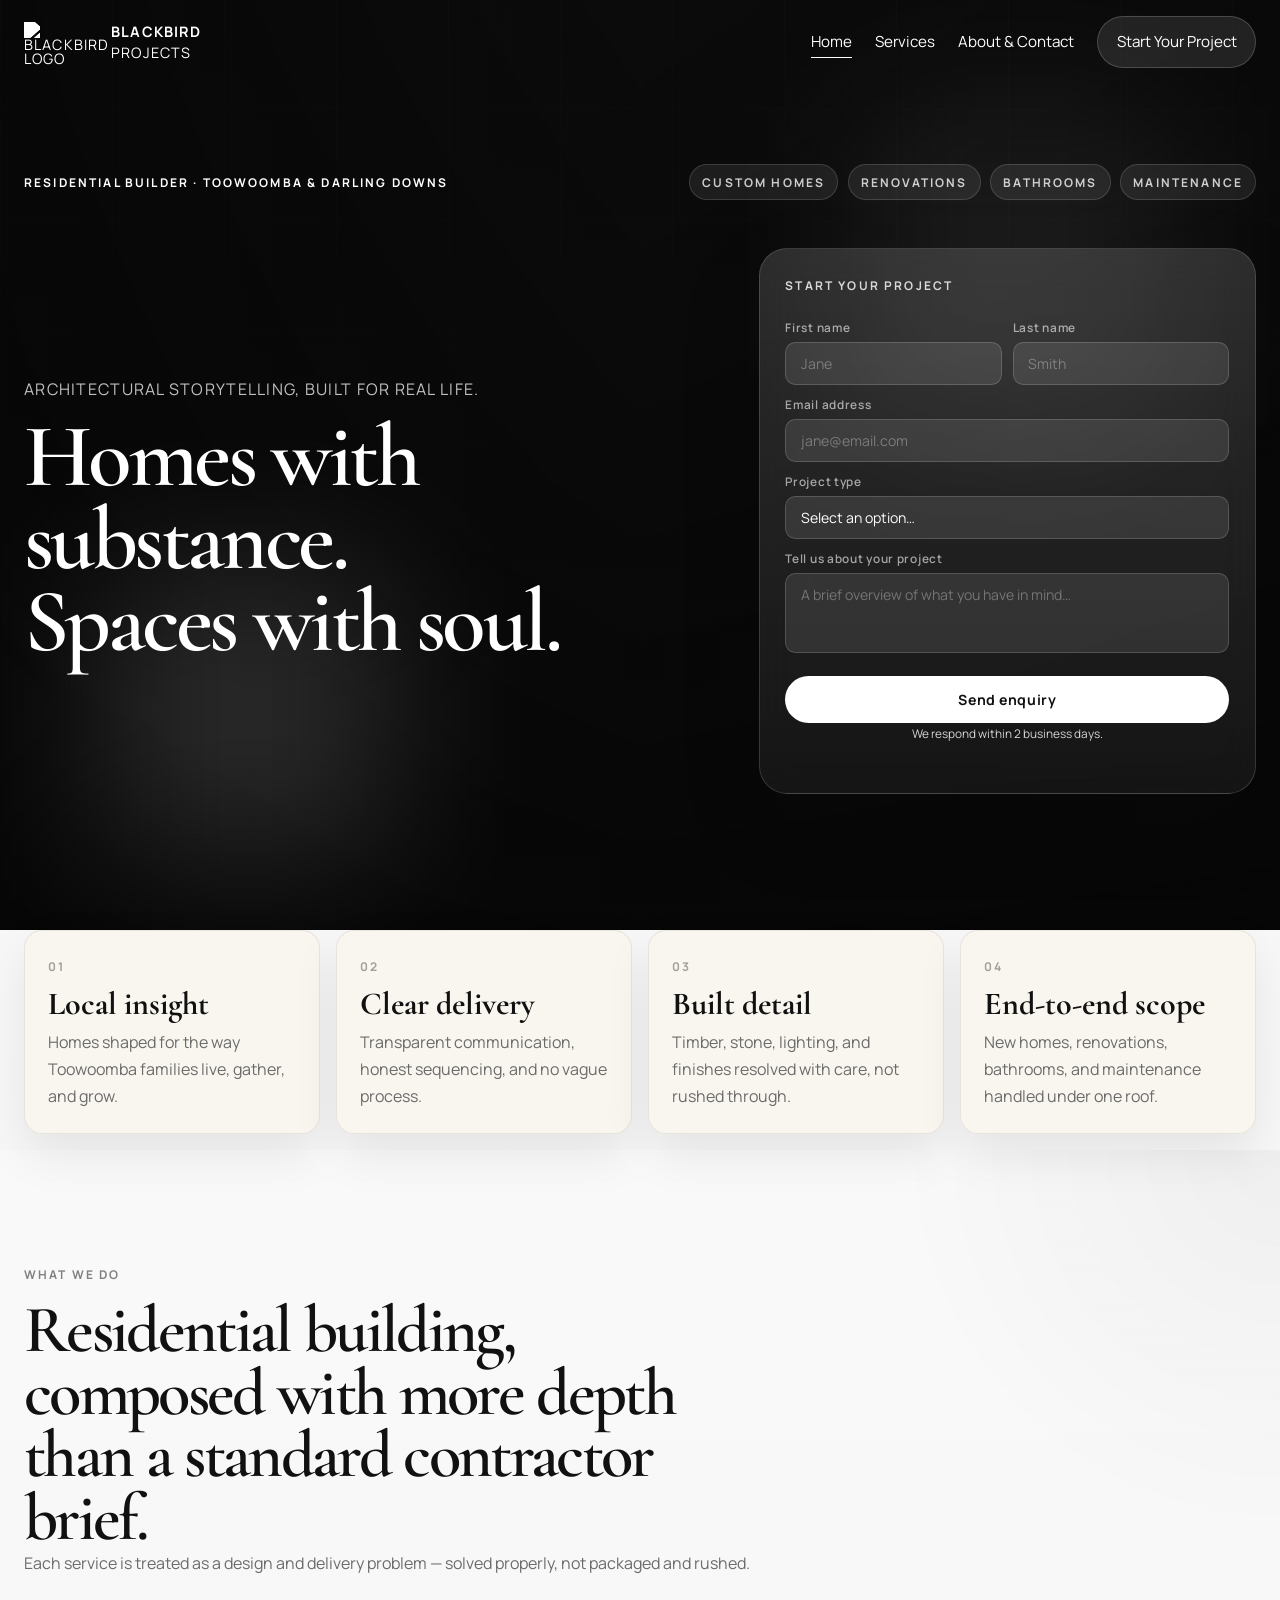
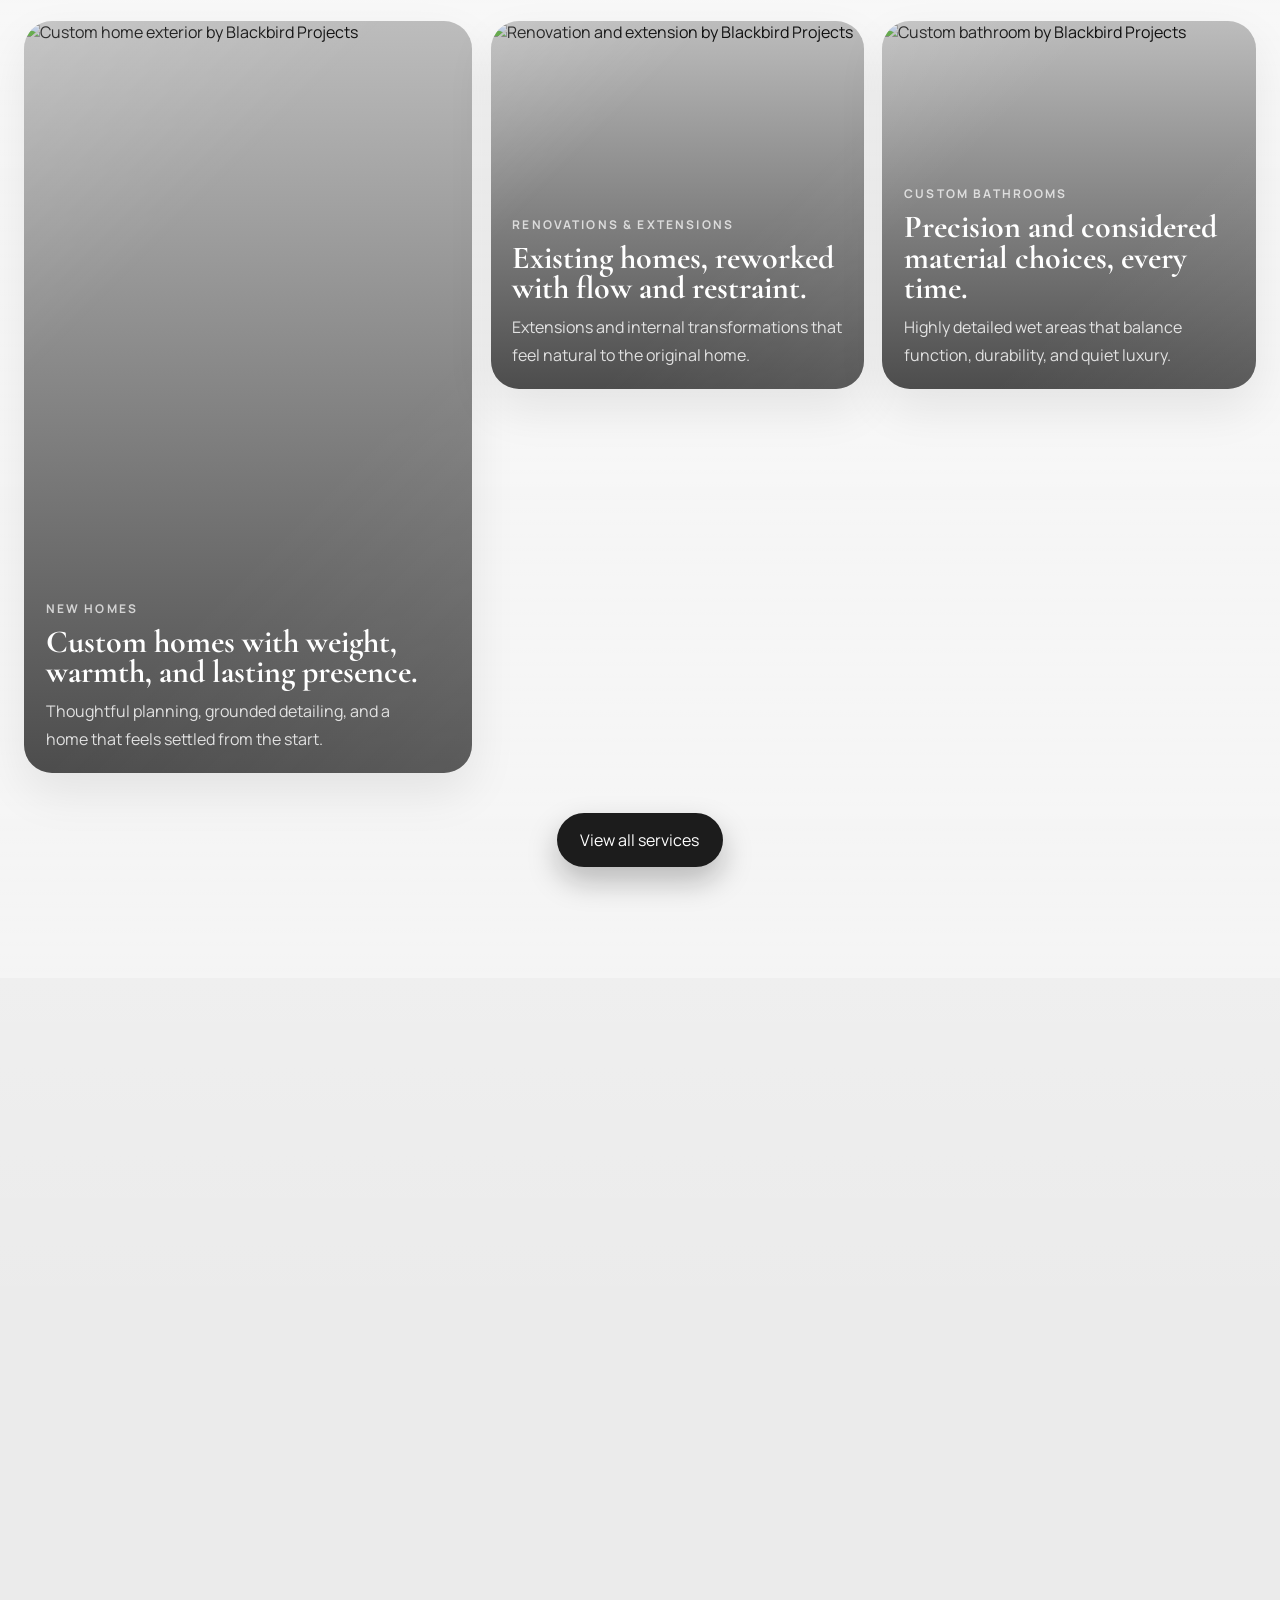
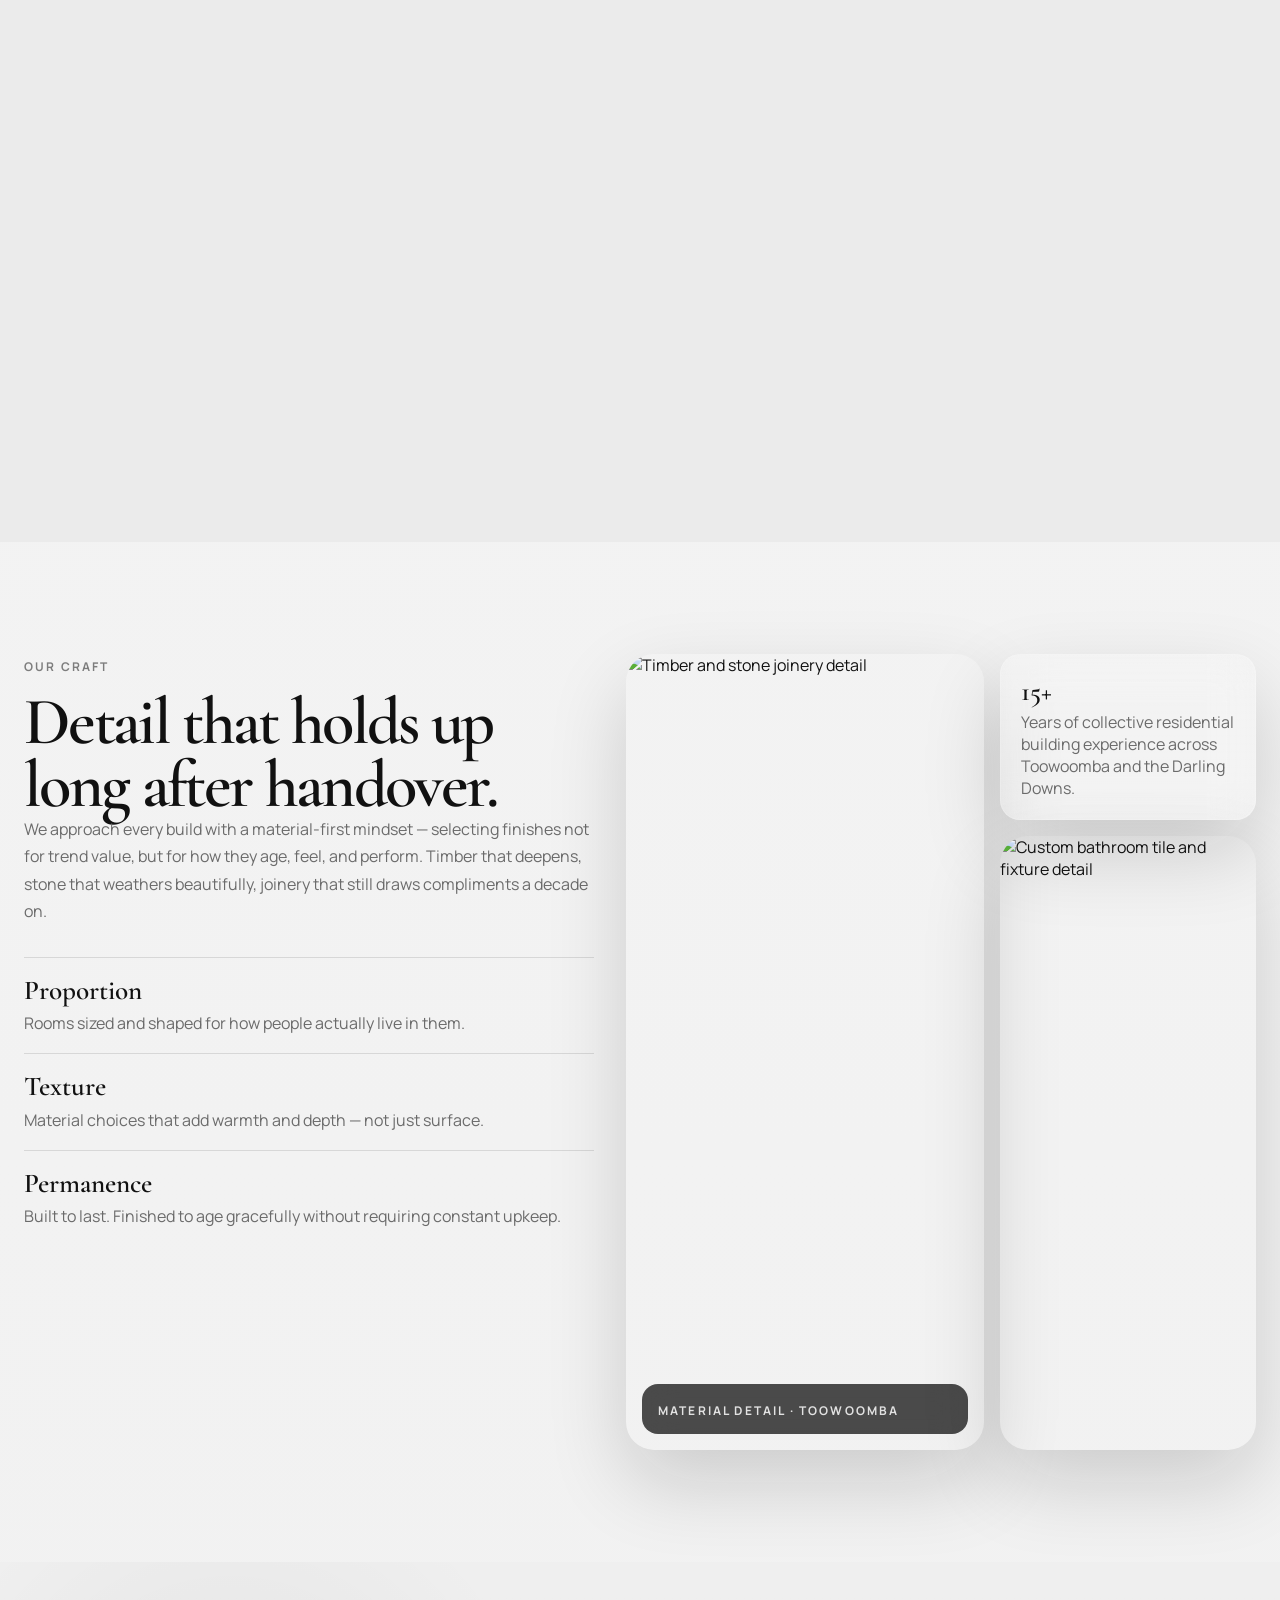
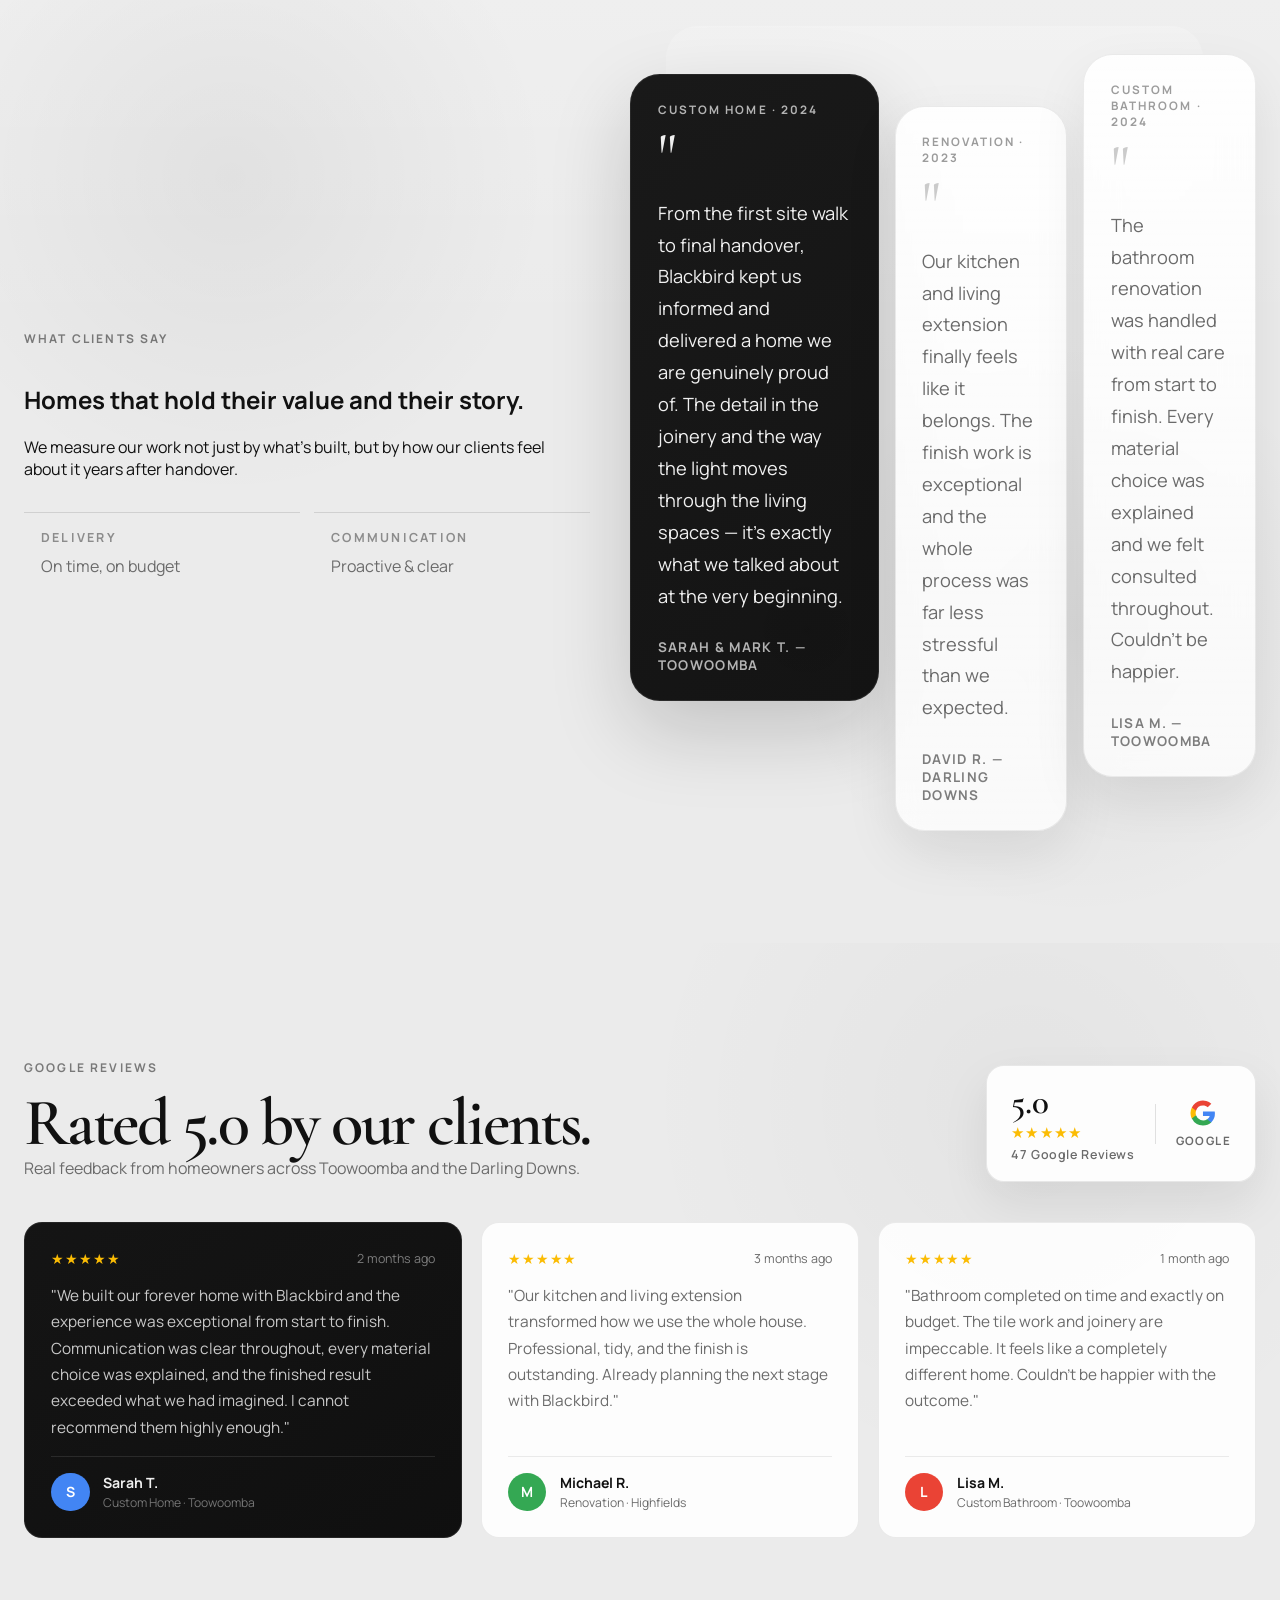
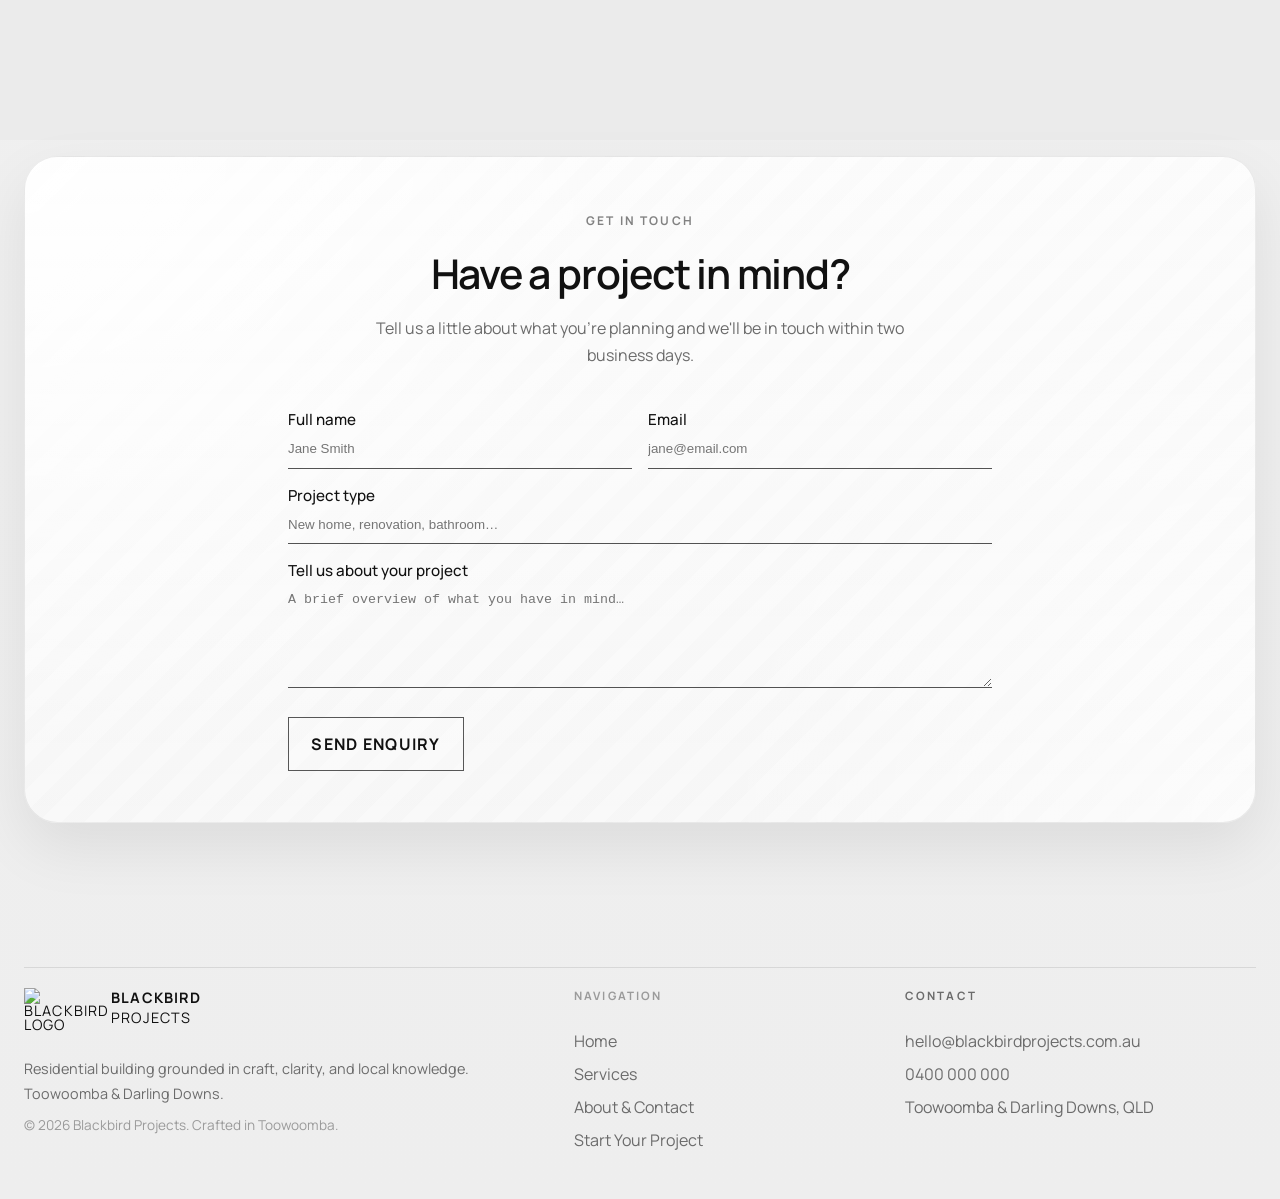
==== commit 3ebeb2a1: "update the files" ====
--- a/index.html
+++ b/index.html
@@ -64,24 +64,40 @@
             </h1>
           </div>
           <aside class="hero-panel glass-panel reveal">
-            <p>
-              Blackbird Projects delivers custom homes, renovations, bathrooms, and ongoing residential
-              care with measured execution, clear communication, and a strong eye for finish.
-            </p>
-            <div class="hero-actions">
-              <a class="button button-primary" href="contact.html">Start Your Project</a>
-              <a class="button button-secondary" href="services.html">View Services</a>
-            </div>
-            <div class="hero-metrics">
-              <div>
-                <strong>Local</strong>
-                <span>Built for Toowoomba living</span>
-              </div>
-              <div>
-                <strong>Crafted</strong>
-                <span>Detail that holds up over time</span>
-              </div>
-            </div>
+            <p class="hero-form-heading">Start your project</p>
+            <form action="contact.html" method="GET" novalidate>
+              <div class="hero-form-row">
+                <div class="hero-form-group">
+                  <label class="hero-form-label" for="hf-first">First name</label>
+                  <input class="hero-form-input" type="text" id="hf-first" name="first_name" placeholder="Jane" autocomplete="given-name">
+                </div>
+                <div class="hero-form-group">
+                  <label class="hero-form-label" for="hf-last">Last name</label>
+                  <input class="hero-form-input" type="text" id="hf-last" name="last_name" placeholder="Smith" autocomplete="family-name">
+                </div>
+              </div>
+              <div class="hero-form-group">
+                <label class="hero-form-label" for="hf-email">Email address</label>
+                <input class="hero-form-input" type="email" id="hf-email" name="email" placeholder="jane@email.com" autocomplete="email">
+              </div>
+              <div class="hero-form-group">
+                <label class="hero-form-label" for="hf-type">Project type</label>
+                <select class="hero-form-select" id="hf-type" name="project_type">
+                  <option value="" disabled selected>Select an option…</option>
+                  <option value="new-home">New custom home</option>
+                  <option value="renovation">Renovation or extension</option>
+                  <option value="bathroom">Custom bathroom</option>
+                  <option value="maintenance">Residential maintenance</option>
+                  <option value="other">Other / not sure yet</option>
+                </select>
+              </div>
+              <div class="hero-form-group">
+                <label class="hero-form-label" for="hf-message">Tell us about your project</label>
+                <textarea class="hero-form-textarea" id="hf-message" name="message" placeholder="A brief overview of what you have in mind…"></textarea>
+              </div>
+              <button type="submit" class="hero-form-submit">Send enquiry</button>
+              <p class="hero-form-note">We respond within 2 business days.</p>
+            </form>
           </aside>
         </div>
       </div>
@@ -244,59 +260,6 @@
       </div>
     </section>
 
-    <!-- ── Why Blackbird ─────────────────────────────── -->
-    <section class="section why-section" aria-labelledby="why-heading">
-      <div class="container">
-        <div class="why-layout">
-          <div class="why-story reveal">
-            <span class="section-kicker">Why us</span>
-            <h2 id="why-heading">Built on the belief that good process makes great homes.</h2>
-            <p>We are a small, focused team. That means every project gets real attention — from the builder who will be on site, not a project manager several steps removed.</p>
-            <div class="why-signals">
-              <div class="why-signal">
-                <strong>Scope</strong>
-                <span>Toowoomba &amp; Darling Downs</span>
-              </div>
-              <div class="why-signal">
-                <strong>Approach</strong>
-                <span>Measured, material-first</span>
-              </div>
-              <div class="why-signal">
-                <strong>Communication</strong>
-                <span>Direct, no intermediaries</span>
-              </div>
-              <div class="why-signal">
-                <strong>Projects</strong>
-                <span>Selected, not volume-driven</span>
-              </div>
-            </div>
-          </div>
-          <div class="why-stack reveal">
-            <div class="why-panel">
-              <span class="why-index">01</span>
-              <h3>We don't rush volume.</h3>
-              <p>We take on a deliberate number of projects at a time so each one gets the attention it deserves — not the attention left over after everything else.</p>
-            </div>
-            <div class="why-panel">
-              <span class="why-index">02</span>
-              <h3>Transparent at every stage.</h3>
-              <p>Regular updates, honest timelines, and no surprises at handover. You'll always know where your project stands and why.</p>
-            </div>
-            <div class="why-panel why-panel-feature">
-              <span class="why-index">03</span>
-              <h3>We take full ownership.</h3>
-              <p>From the first site conversation to the last defect check, the responsibility doesn't get handed off. That's the Blackbird standard.</p>
-            </div>
-            <div class="why-panel">
-              <span class="why-index">04</span>
-              <h3>Deep roots in this region.</h3>
-              <p>We know the Toowoomba climate, the local trades, and the Darling Downs lifestyle. That local knowledge shapes every decision we make on site.</p>
-            </div>
-          </div>
-        </div>
-      </div>
-    </section>
-
     <!-- ── Testimonials ──────────────────────────────── -->
     <section class="section testimonials-section" aria-labelledby="testimonials-heading">
       <div class="container">
--- a/styles.css
+++ b/styles.css
@@ -2093,6 +2093,111 @@
   }
 }
 
+/* ── Hero inline form ─────────────────────────────── */
+.hero-layout {
+  align-items: center;
+}
+
+.hero-form-heading {
+  margin: 0 0 1.1rem;
+  font-size: 0.75rem;
+  font-weight: 700;
+  letter-spacing: 0.18em;
+  text-transform: uppercase;
+  color: rgba(255, 255, 255, 0.55);
+}
+
+.hero-form-row {
+  display: grid;
+  grid-template-columns: 1fr 1fr;
+  gap: 0.65rem;
+}
+
+.hero-form-group {
+  margin-bottom: 0.7rem;
+}
+
+.hero-form-label {
+  display: block;
+  margin-bottom: 0.35rem;
+  font-size: 0.74rem;
+  font-weight: 600;
+  letter-spacing: 0.06em;
+  color: rgba(255, 255, 255, 0.6);
+}
+
+.hero-form-input,
+.hero-form-select,
+.hero-form-textarea {
+  width: 100%;
+  padding: 0.7rem 0.9rem;
+  border: 1px solid rgba(255, 255, 255, 0.16);
+  border-radius: 0.65rem;
+  background: rgba(255, 255, 255, 0.1);
+  color: #ffffff;
+  font-family: inherit;
+  font-size: 0.88rem;
+  outline: none;
+  transition: border-color var(--ease), background-color var(--ease);
+  box-sizing: border-box;
+}
+
+.hero-form-input::placeholder,
+.hero-form-textarea::placeholder {
+  color: rgba(255, 255, 255, 0.32);
+}
+
+.hero-form-input:focus,
+.hero-form-select:focus,
+.hero-form-textarea:focus {
+  border-color: rgba(255, 255, 255, 0.42);
+  background: rgba(255, 255, 255, 0.15);
+}
+
+.hero-form-select {
+  appearance: none;
+  cursor: pointer;
+}
+
+.hero-form-select option {
+  background: #1a1a1a;
+  color: #ffffff;
+}
+
+.hero-form-textarea {
+  resize: none;
+  min-height: 5rem;
+}
+
+.hero-form-submit {
+  width: 100%;
+  padding: 0.9rem;
+  margin-top: 0.4rem;
+  border: none;
+  border-radius: 999px;
+  background: #ffffff;
+  color: #111111;
+  font-family: inherit;
+  font-size: 0.88rem;
+  font-weight: 700;
+  letter-spacing: 0.04em;
+  cursor: pointer;
+  transition: background-color var(--ease), transform var(--ease), box-shadow var(--ease);
+}
+
+.hero-form-submit:hover {
+  background: rgba(255, 255, 255, 0.9);
+  transform: translateY(-2px);
+  box-shadow: 0 10px 28px rgba(0, 0, 0, 0.24);
+}
+
+.hero-form-note {
+  margin: 0.75rem 0 0;
+  text-align: center;
+  font-size: 0.74rem;
+  color: rgba(255, 255, 255, 0.38);
+}
+
 /* ── Google Reviews ───────────────────────────────── */
 .reviews-section {
   background:
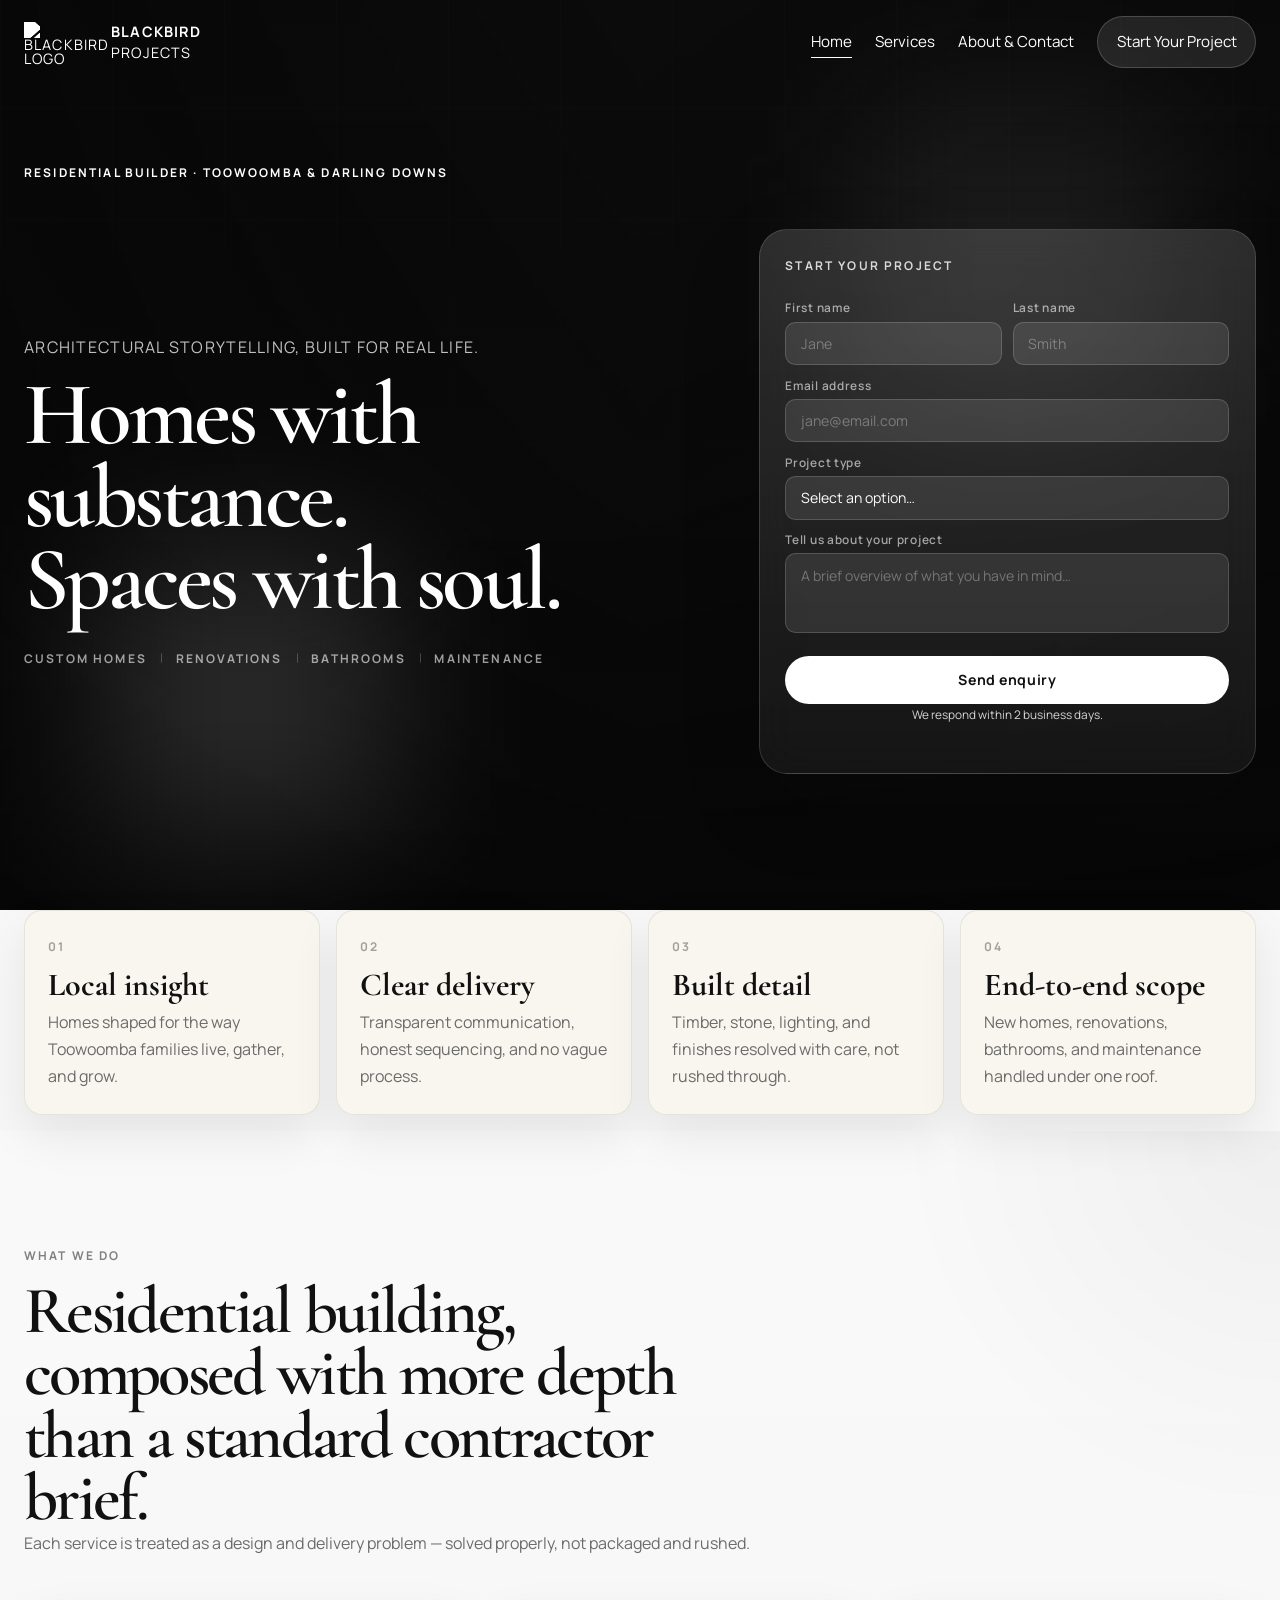
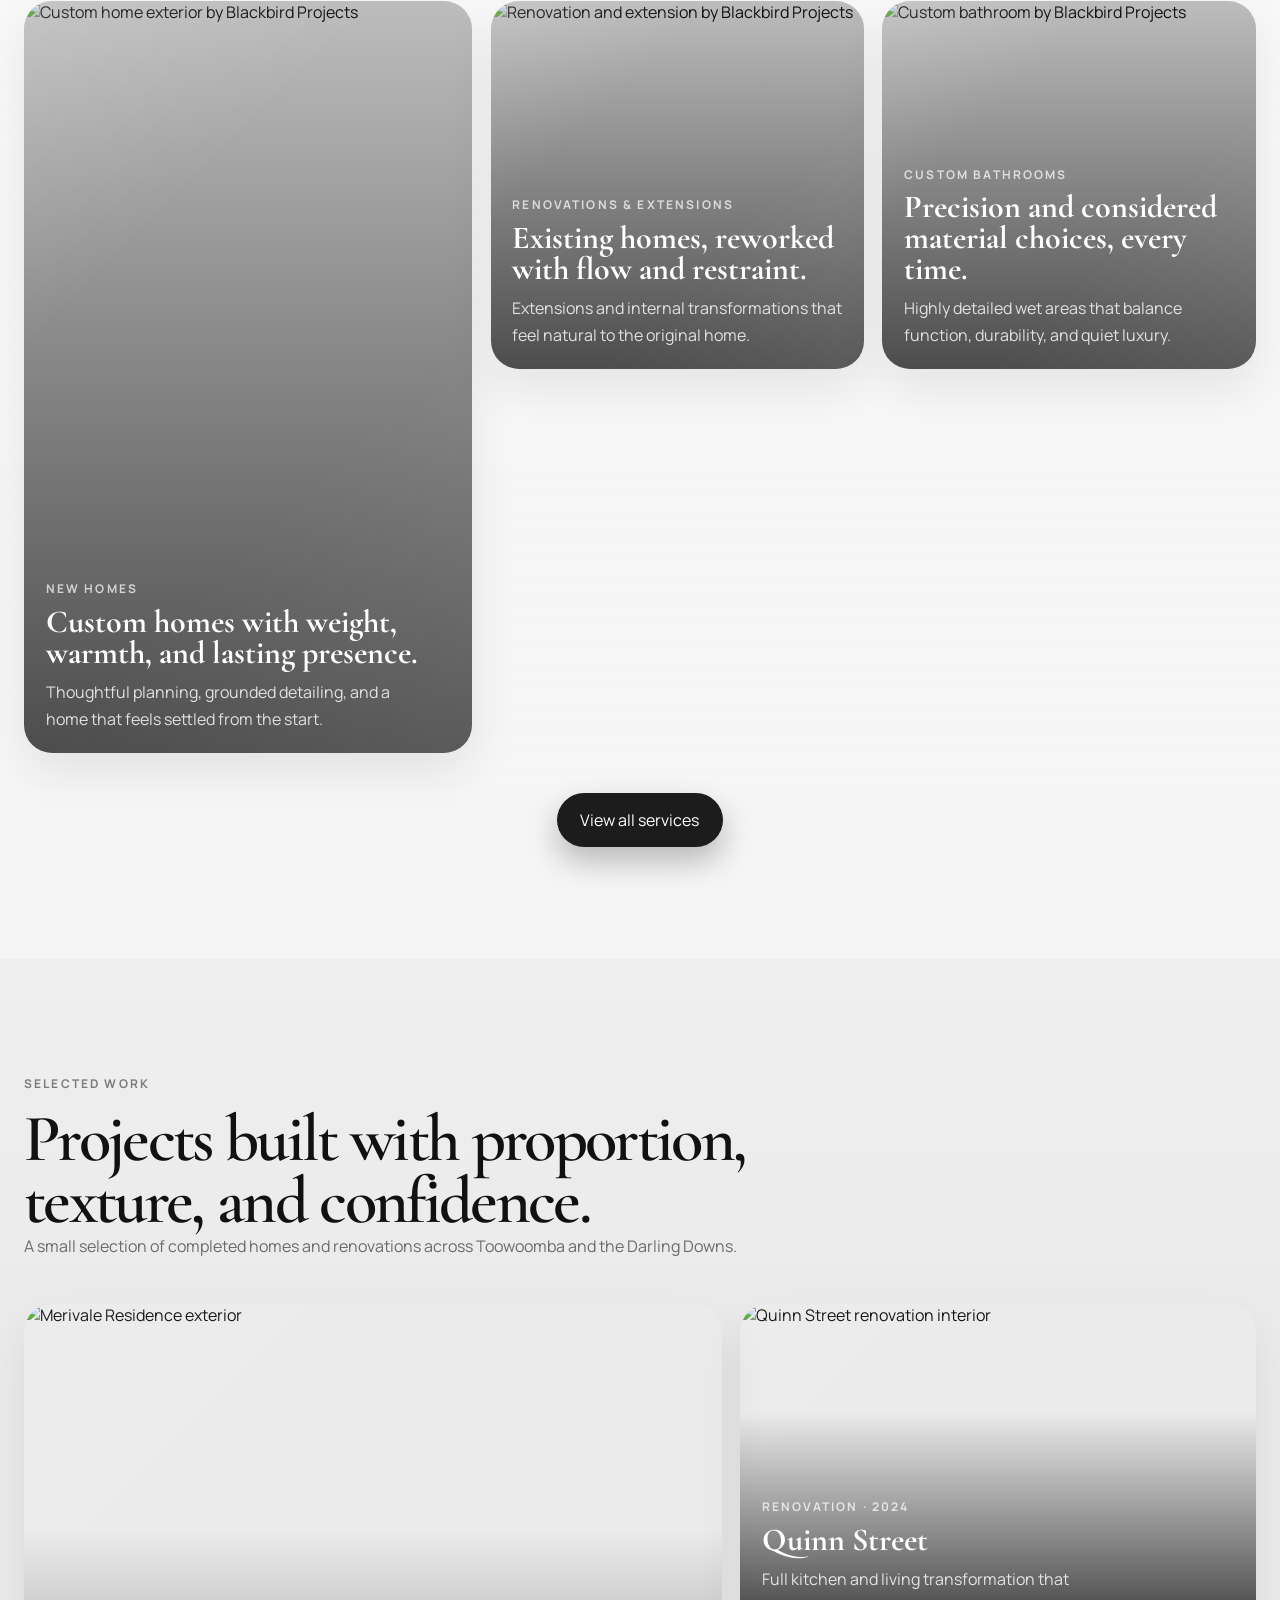
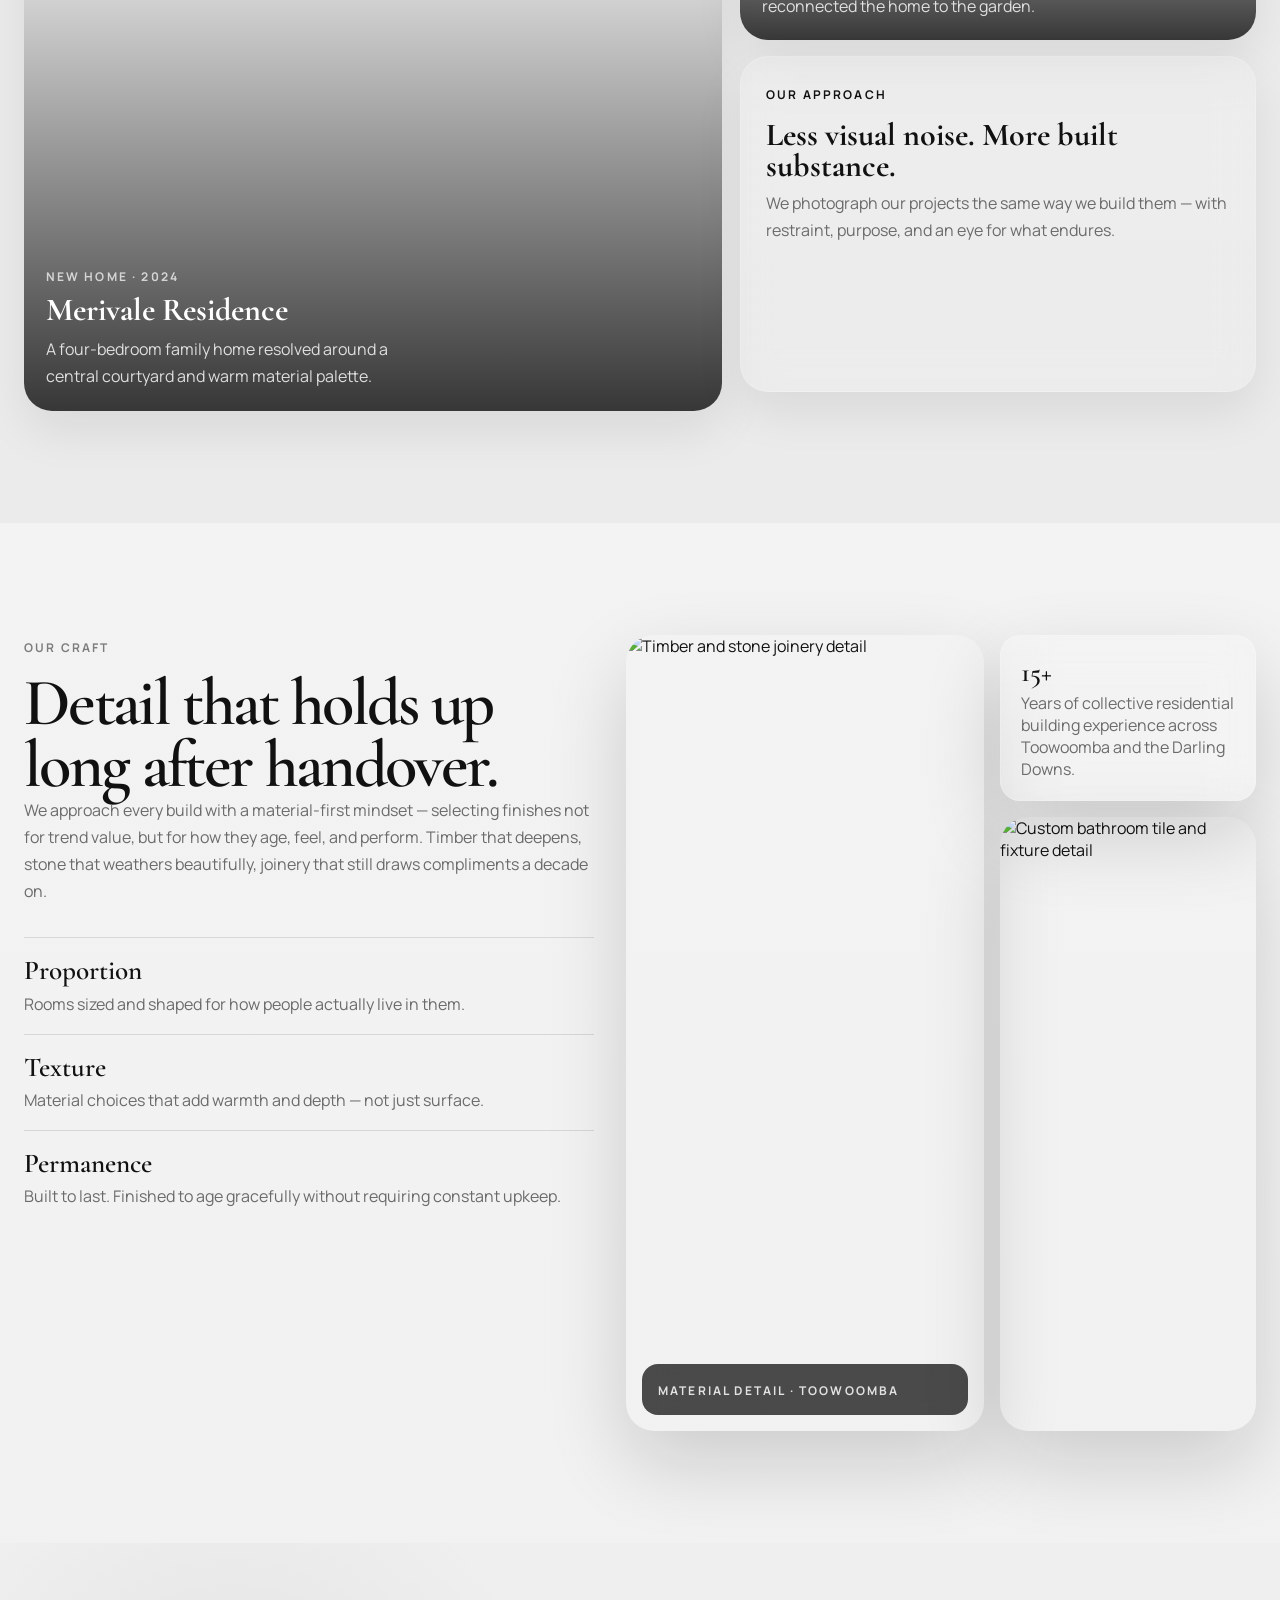
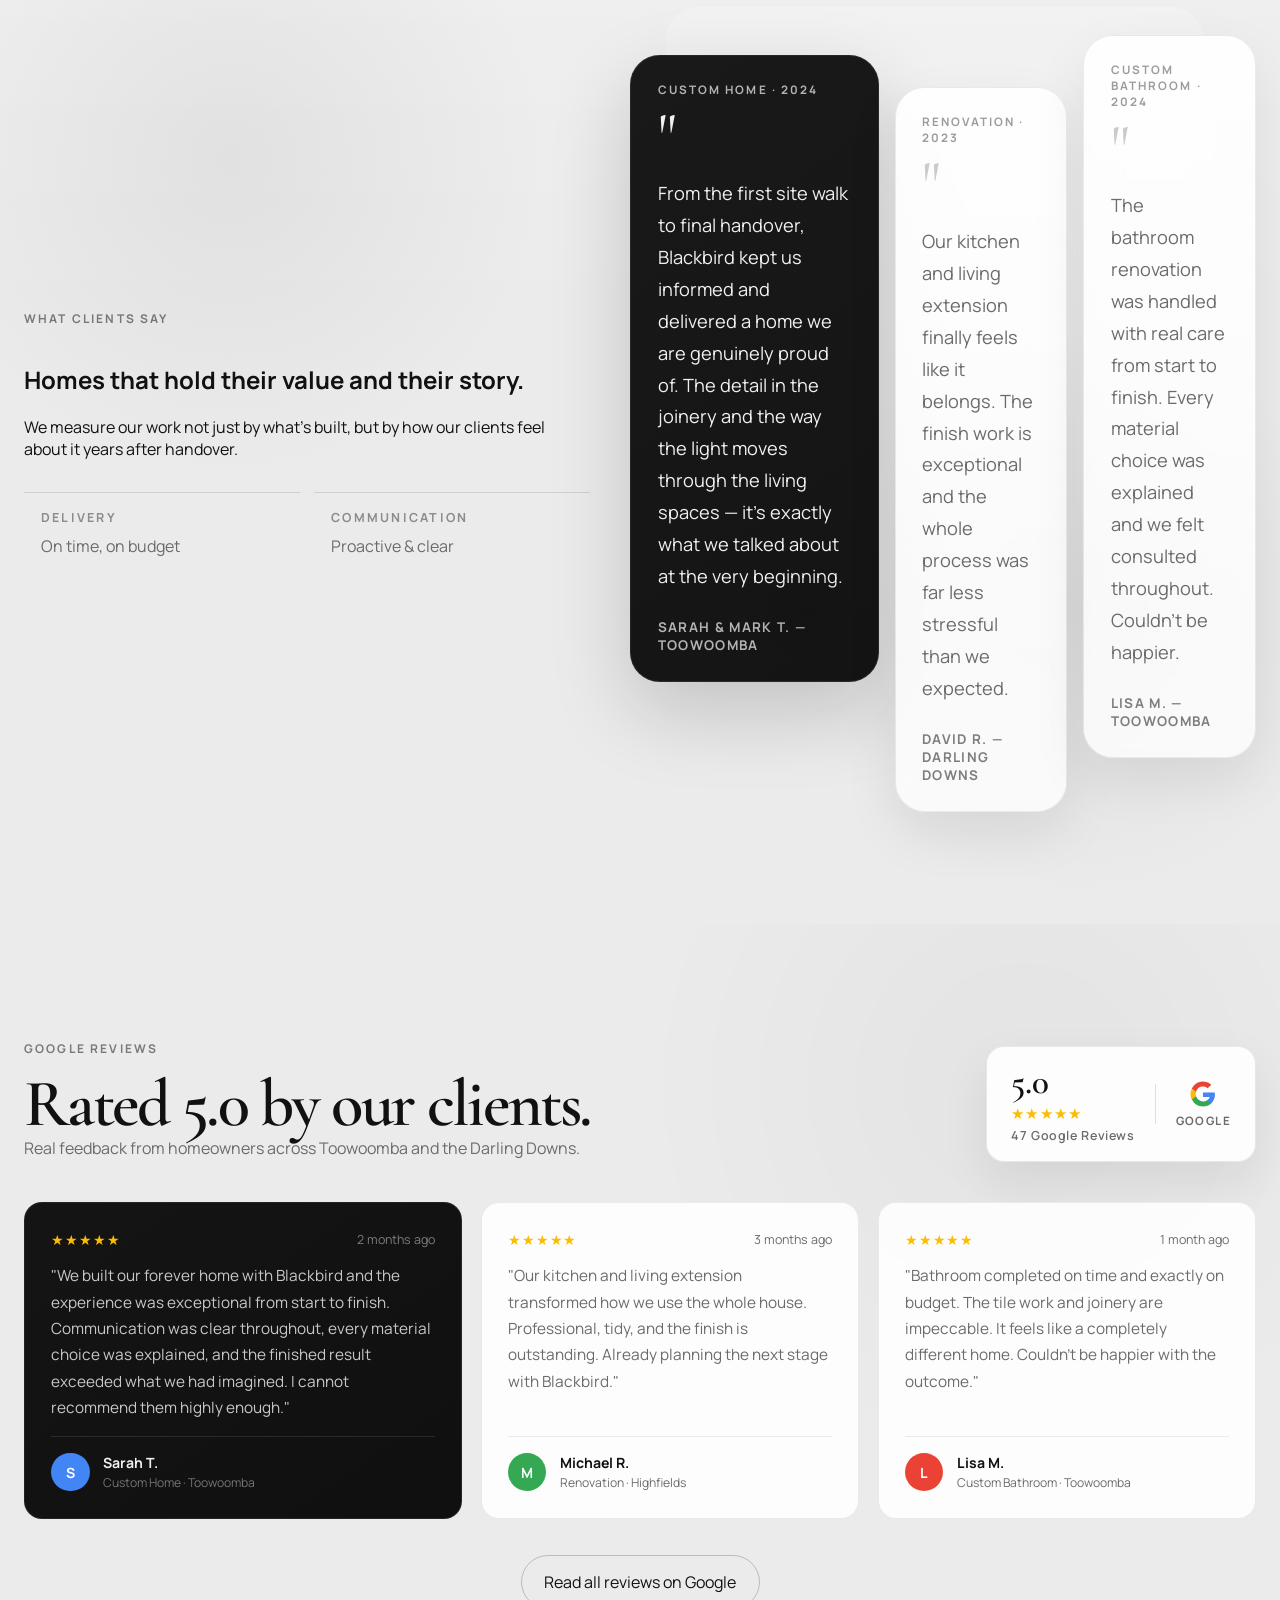
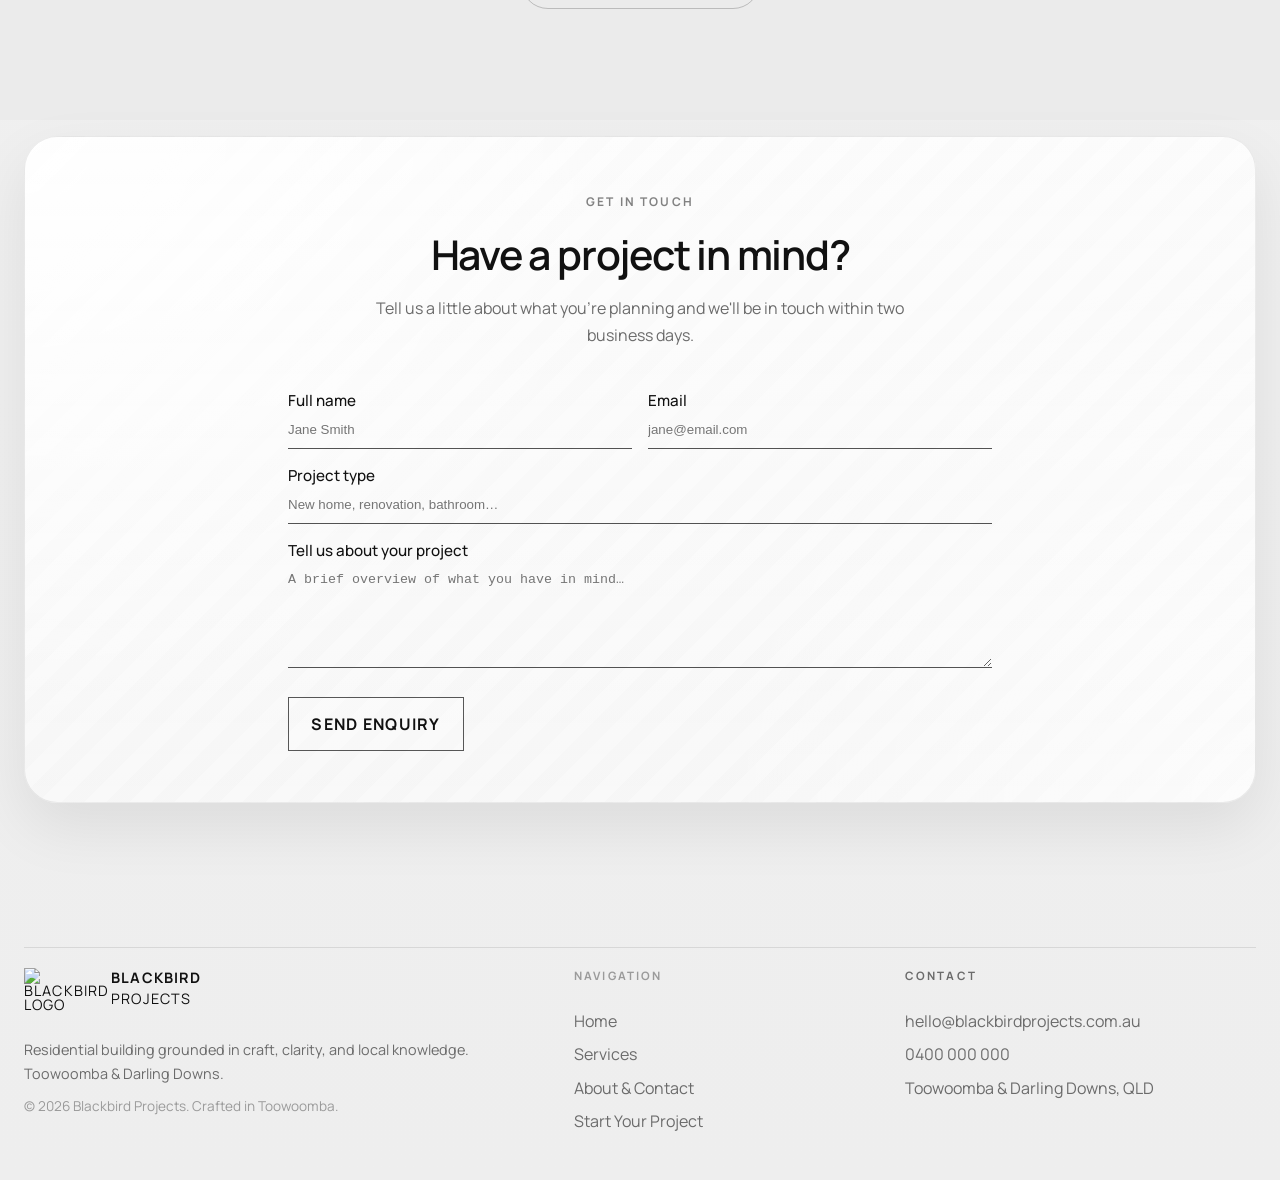
==== commit 52260aca: "update all files" ====
--- a/index.html
+++ b/index.html
@@ -47,12 +47,6 @@
       <div class="container hero-content">
         <div class="hero-topline reveal">
           <span class="eyebrow">Residential Builder · Toowoomba &amp; Darling Downs</span>
-          <div class="hero-tags">
-            <span>Custom Homes</span>
-            <span>Renovations</span>
-            <span>Bathrooms</span>
-            <span>Maintenance</span>
-          </div>
         </div>
         <div class="hero-layout">
           <div class="hero-copy reveal">
@@ -62,6 +56,12 @@
               <span>substance.</span>
               <span>Spaces with soul.</span>
             </h1>
+            <div class="hero-tags">
+              <span>Custom Homes</span>
+              <span>Renovations</span>
+              <span>Bathrooms</span>
+              <span>Maintenance</span>
+            </div>
           </div>
           <aside class="hero-panel glass-panel reveal">
             <p class="hero-form-heading">Start your project</p>
--- a/styles.css
+++ b/styles.css
@@ -362,12 +362,37 @@
   text-transform: uppercase;
 }
 
+.hero-tags {
+  display: flex;
+  flex-wrap: wrap;
+  justify-content: flex-start;
+  align-items: center;
+  gap: 0;
+  margin-top: 1.75rem;
+}
+
 .hero-tags span {
-  padding: 0.55rem 0.75rem;
-  border: 1px solid rgba(255, 255, 255, 0.14);
-  border-radius: 999px;
-  background: rgba(255, 255, 255, 0.08);
-  color: rgba(255, 255, 255, 0.78);
+  padding: 0 0.9rem;
+  border: none;
+  border-radius: 0;
+  background: none;
+  color: rgba(255, 255, 255, 0.6);
+  position: relative;
+}
+
+.hero-tags span:first-child {
+  padding-left: 0;
+}
+
+.hero-tags span + span::before {
+  content: '';
+  position: absolute;
+  left: 0;
+  top: 50%;
+  transform: translateY(-50%);
+  width: 1px;
+  height: 0.75em;
+  background: rgba(255, 255, 255, 0.22);
 }
 
 .hero-layout {
